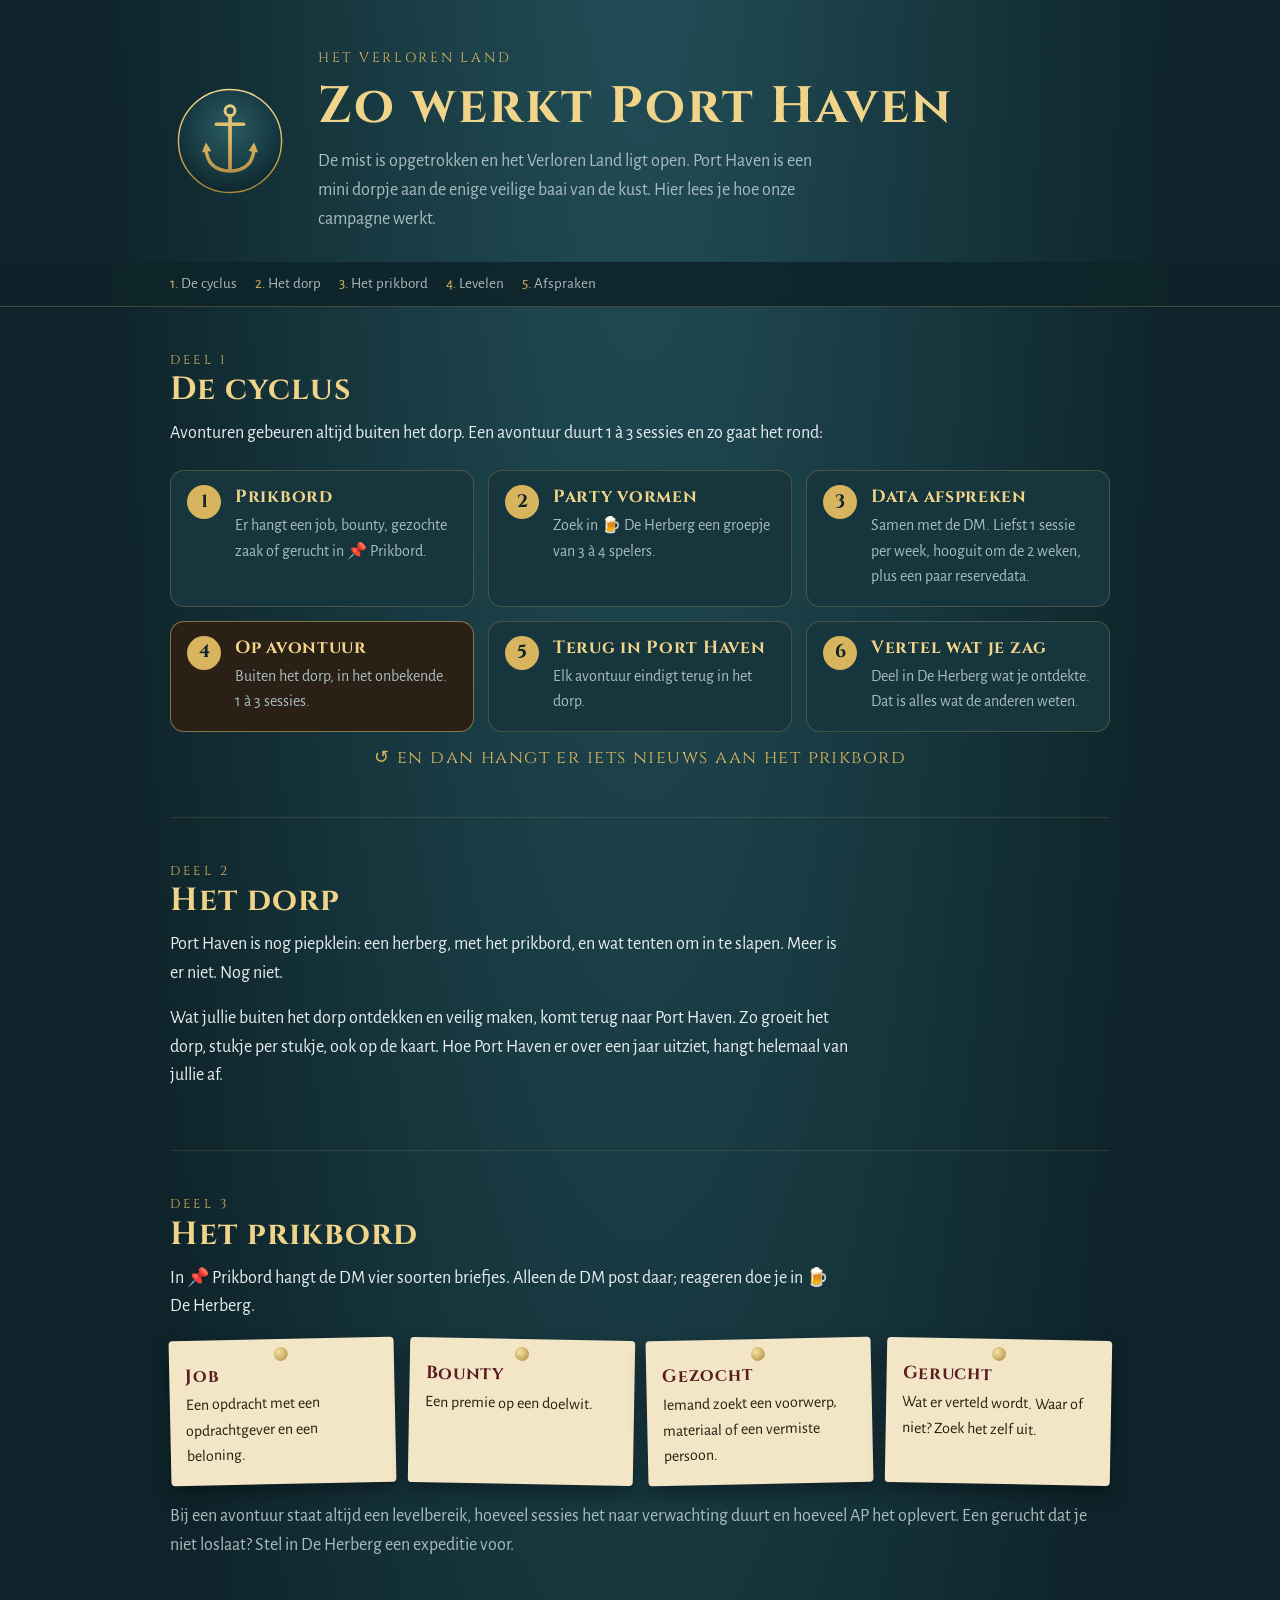
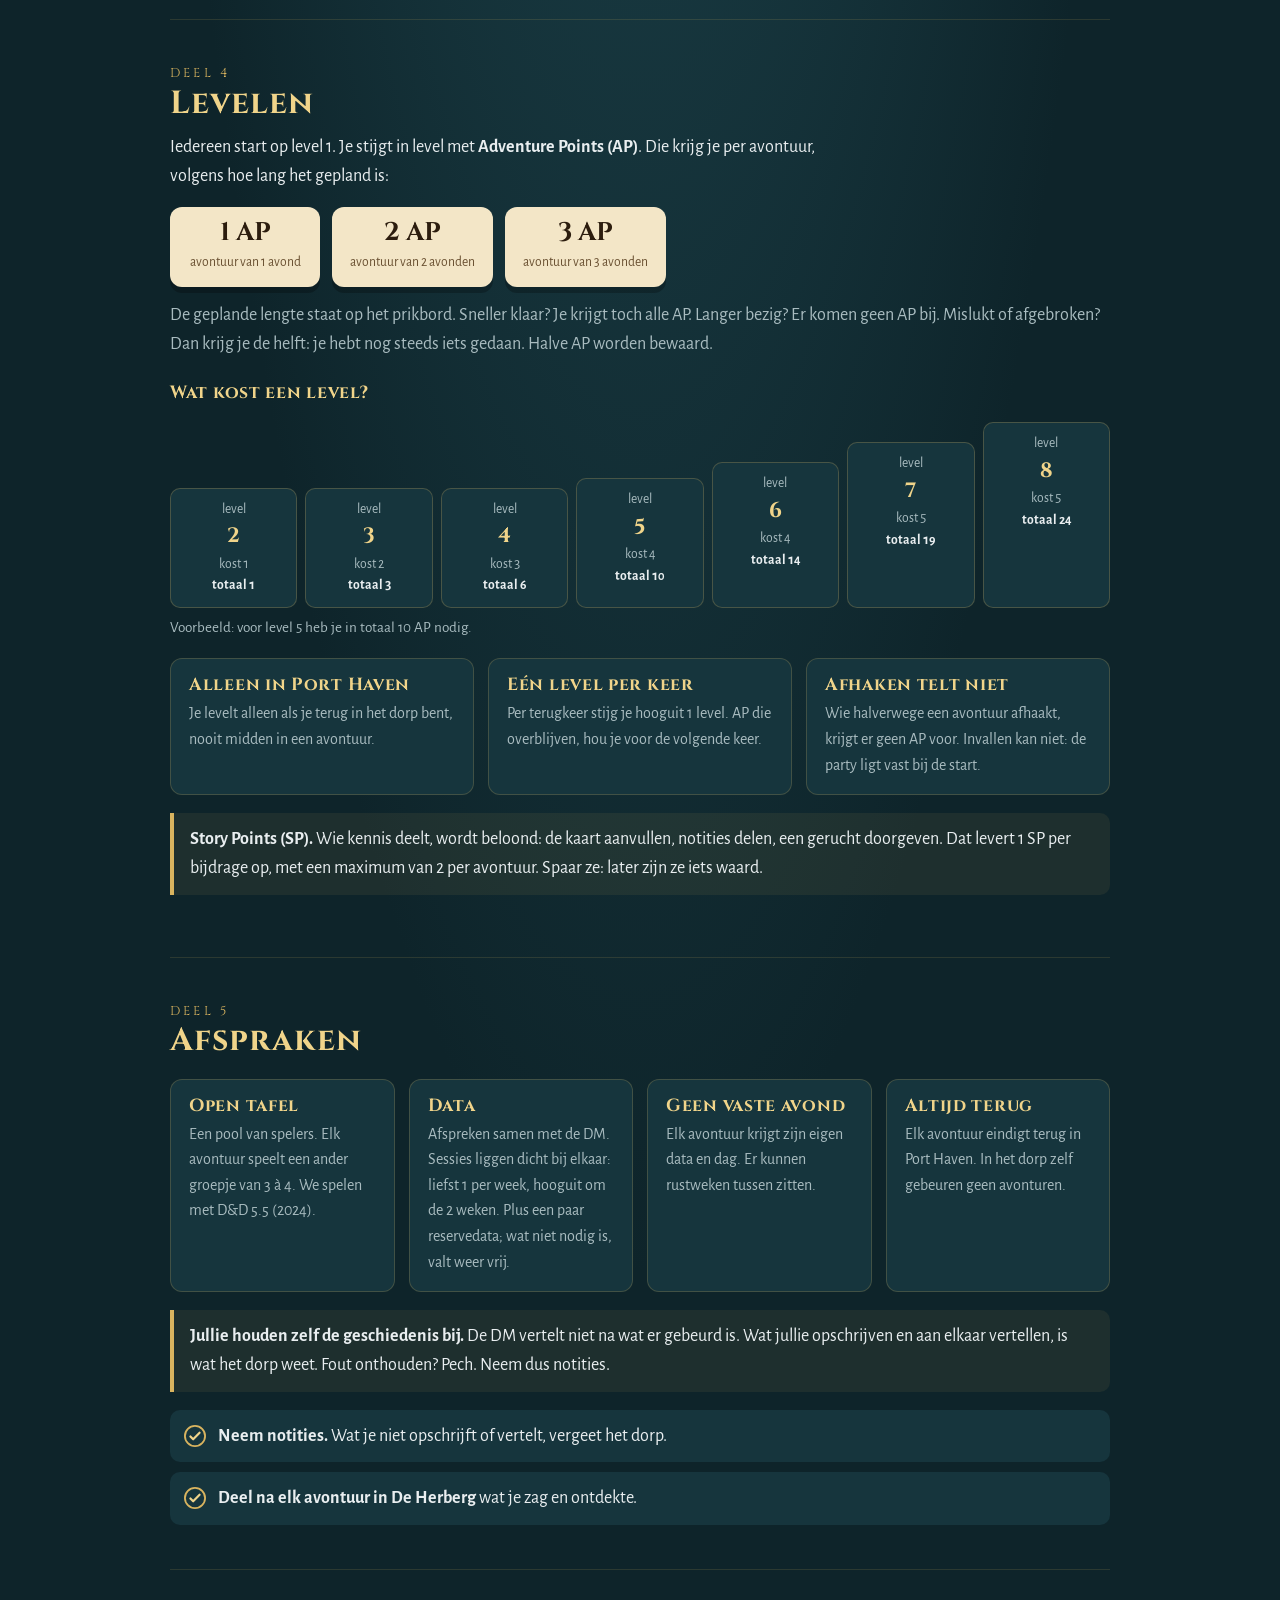
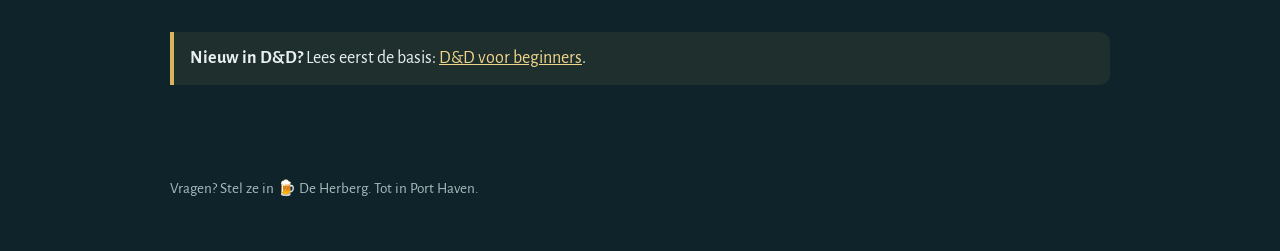
==== index.html @ d4b39d02 "feat(index): add village and leveling sections with AP/SP rules" ====
<!DOCTYPE html>
<html lang="nl">
<head>
<meta charset="utf-8">
<link rel="icon" href="favicon.png">
<meta name="viewport" content="width=device-width, initial-scale=1">
<title>Zo werkt Port Haven</title>
<link rel="preconnect" href="https://fonts.googleapis.com">
<link rel="preconnect" href="https://fonts.gstatic.com" crossorigin>
<link href="https://fonts.googleapis.com/css2?family=Cinzel:wght@600;700&family=Alegreya+Sans:ital,wght@0,400;0,500;0,700;1,400&display=swap" rel="stylesheet">
<style>
:root {
  /* Eén wereld: diepzee-nacht met goud en perkament, zoals de community-logo's.
     Layout: smalle leeskolom, secties als hoofdstukken, schema's breken eruit. */
  --sea: #0e242a;
  --sea-2: #16353d;
  --sea-3: #1f4750;
  --gold: #d9b45f;
  --gold-soft: #f0d48a;
  --parchment: #f3e6c7;
  --ink: #e9eef0;
  --ink-dim: #a9bcc0;
  --ok: #7fc59a;
  --bad: #e07a6a;
  --display: "Cinzel", "Trajan Pro", Georgia, serif;
  --body: "Alegreya Sans", "Segoe UI", system-ui, sans-serif;
  color-scheme: dark;
}
* { box-sizing: border-box; }
html { scroll-behavior: smooth; }
@media (prefers-reduced-motion: reduce) { html { scroll-behavior: auto; } * { animation: none !important; transition: none !important; } }
body {
  margin: 0;
  background: var(--sea);
  background-image: radial-gradient(ellipse at 50% -10%, #23505a 0%, transparent 60%);
  color: var(--ink);
  font-family: var(--body);
  font-size: 1.125rem;
  line-height: 1.6;
}
a { color: var(--gold-soft); }
a:focus-visible, button:focus-visible { outline: 3px solid var(--gold-soft); outline-offset: 3px; border-radius: 6px; }
.wrap { max-width: 980px; margin: 0 auto; padding: 0 20px; }
.read { max-width: 68ch; }
h1, h2, h3 { font-family: var(--display); color: var(--gold-soft); text-wrap: balance; line-height: 1.2; font-weight: 700; }
h1 { font-size: clamp(2rem, 5vw, 3.2rem); margin: 0; letter-spacing: 0.04em; }
h2 { font-size: clamp(1.5rem, 3.4vw, 2rem); margin: 0 0 0.6rem; letter-spacing: 0.03em; }
h3 { font-size: 1.1rem; margin: 0 0 0.3rem; letter-spacing: 0.04em; }
p { margin: 0 0 1rem; }
.dim { color: var(--ink-dim); }
.en { font-style: italic; color: var(--ink-dim); }

/* hero */
header { padding: 48px 0 28px; }
.hero { display: flex; gap: 28px; align-items: center; flex-wrap: wrap; }
.hero svg { width: 120px; height: 120px; flex: none; }
.hero .kicker { font-family: var(--display); color: var(--gold); letter-spacing: 0.2em; font-size: 0.85rem; text-transform: uppercase; margin-bottom: 6px; }
.hero p { margin: 10px 0 0; max-width: 52ch; color: var(--ink-dim); }

nav { position: sticky; top: 0; z-index: 5; background: rgba(14,36,42,0.92); backdrop-filter: blur(6px); border-bottom: 1px solid rgba(217,180,95,0.25); }
nav ol { list-style: none; margin: 0 auto; padding: 10px 20px; max-width: 980px; display: flex; gap: 6px 18px; flex-wrap: wrap; font-size: 0.95rem; counter-reset: n; }
nav li { counter-increment: n; }
nav a { text-decoration: none; color: var(--ink-dim); }
nav a::before { content: counter(n) ". "; color: var(--gold); }
nav a:hover { color: var(--gold-soft); }

section { padding: 44px 0; border-bottom: 1px solid rgba(217,180,95,0.14); }
section:last-of-type { border-bottom: 0; }
.chapter { font-family: var(--display); color: var(--gold); font-size: 0.8rem; letter-spacing: 0.25em; text-transform: uppercase; }

.grid { display: grid; gap: 14px; grid-template-columns: repeat(auto-fit, minmax(220px, 1fr)); margin-top: 18px; }
.card { background: var(--sea-2); border: 1px solid rgba(217,180,95,0.22); border-radius: 12px; padding: 16px 18px; }
.card p { margin: 0; color: var(--ink-dim); font-size: 1rem; }

/* dice */
.dice { display: grid; grid-template-columns: repeat(auto-fit, minmax(100px, 1fr)); gap: 12px; margin-top: 18px; }
.die { text-align: center; background: var(--sea-2); border-radius: 12px; padding: 14px 8px 10px; border: 1px solid rgba(217,180,95,0.18); }
.die svg { width: 56px; height: 56px; }
.die b { display: block; font-family: var(--display); color: var(--gold-soft); margin-top: 4px; }
.die span { font-size: 0.9rem; color: var(--ink-dim); }
.die.main { border-color: var(--gold); background: var(--sea-3); }

/* kernregel */
.formula { display: flex; align-items: center; justify-content: center; flex-wrap: wrap; gap: 10px; margin: 22px 0; }
.tile { background: var(--parchment); color: #2c1d0e; border-radius: 12px; padding: 12px 18px; text-align: center; min-width: 120px; box-shadow: 0 6px 0 rgba(0,0,0,0.25); }
.tile b { display: block; font-family: var(--display); font-size: 1.6rem; line-height: 1.1; font-variant-numeric: tabular-nums; }
.tile small { font-size: 0.85rem; color: #6b5233; }
.op { font-family: var(--display); font-size: 2rem; color: var(--gold); }
.roller { background: var(--sea-2); border: 1px solid var(--gold); border-radius: 14px; padding: 18px; display: grid; gap: 14px; }
.roller-row { display: flex; flex-wrap: wrap; gap: 10px 18px; align-items: center; }
.roller label { font-size: 0.95rem; color: var(--ink-dim); }
.roller select { font: inherit; background: var(--sea); color: var(--ink); border: 1px solid rgba(217,180,95,0.5); border-radius: 8px; padding: 6px 10px; }
button.roll { font-family: var(--display); font-weight: 700; font-size: 1rem; letter-spacing: 0.06em; background: var(--gold); color: #2b1c08; border: 0; border-radius: 999px; padding: 10px 22px; cursor: pointer; }
button.roll:hover { background: var(--gold-soft); }
.result { font-size: 1.15rem; min-height: 1.8em; font-variant-numeric: tabular-nums; }
.result .yes { color: var(--ok); font-weight: 700; }
.result .no { color: var(--bad); font-weight: 700; }
.kinds { margin-top: 18px; }

.callout { border-left: 4px solid var(--gold); background: rgba(217,180,95,0.08); padding: 12px 16px; border-radius: 0 10px 10px 0; margin: 18px 0; }
.callout p:last-child { margin: 0; }

/* abilities */
.abil { display: grid; gap: 10px; grid-template-columns: repeat(3, 1fr); margin-top: 18px; }
@media (max-width: 560px) { .abil { grid-template-columns: repeat(2, 1fr); } }
.ab { background: var(--sea-2); border-radius: 12px; padding: 12px 14px; border-top: 3px solid var(--gold); }
.ab b { font-family: var(--display); color: var(--gold-soft); letter-spacing: 0.08em; }
.ab div { font-size: 0.95rem; color: var(--ink-dim); }

/* beurt */
.turn { display: grid; gap: 12px; grid-template-columns: repeat(auto-fit, minmax(200px, 1fr)); margin-top: 18px; }
.turn .card { position: relative; padding-top: 44px; }
.badge { position: absolute; top: 12px; left: 18px; font-family: var(--display); font-size: 0.75rem; letter-spacing: 0.15em; text-transform: uppercase; color: var(--sea); background: var(--gold); border-radius: 999px; padding: 2px 10px; }
.badge.opt { background: transparent; color: var(--gold); border: 1px solid var(--gold); }

/* cyclus */
.cycle { list-style: none; padding: 0; margin: 22px 0 0; display: grid; gap: 14px; grid-template-columns: repeat(3, 1fr); counter-reset: s; }
.cycle li { counter-increment: s; background: var(--sea-2); border: 1px solid rgba(217,180,95,0.25); border-radius: 14px; padding: 16px 18px 16px 64px; position: relative; }
.cycle li::before { content: counter(s); position: absolute; left: 16px; top: 14px; width: 34px; height: 34px; border-radius: 50%; background: var(--gold); color: var(--sea); font-family: var(--display); font-weight: 700; display: grid; place-items: center; }
.cycle li p { margin: 0; font-size: 1rem; color: var(--ink-dim); }
.cycle li.out { background: #2a2016; border-color: rgba(240,212,138,0.45); }
.loop { margin-top: 12px; text-align: center; color: var(--gold); font-family: var(--display); letter-spacing: 0.08em; }
@media (max-width: 760px) { .cycle { grid-template-columns: 1fr; } }

.board { display: grid; gap: 14px; grid-template-columns: repeat(auto-fit, minmax(200px, 1fr)); margin-top: 18px; }
.note { background: var(--parchment); color: #2c1d0e; border-radius: 4px; padding: 26px 16px 16px; position: relative; box-shadow: 0 8px 18px rgba(0,0,0,0.35); }
.note:nth-child(odd) { transform: rotate(-1.2deg); }
.note:nth-child(even) { transform: rotate(1deg); }
.note::before { content: ""; position: absolute; top: 8px; left: 50%; width: 14px; height: 14px; margin-left: -7px; border-radius: 50%; background: radial-gradient(circle at 35% 35%, #f6e2a4, #a9853a); }
.note h3 { color: #5a1d22; }
.note p { margin: 0; font-size: 1rem; }

/* checklist */
.check { list-style: none; padding: 0; margin: 18px 0 0; display: grid; gap: 10px; }
.check li { display: flex; gap: 12px; align-items: flex-start; background: var(--sea-2); border-radius: 10px; padding: 12px 14px; }
.check svg { flex: none; width: 22px; height: 22px; margin-top: 3px; }

/* woordenlijst */
dl.words { display: grid; grid-template-columns: max-content 1fr; gap: 8px 18px; margin: 18px 0 0; }
dl.words dt { font-family: var(--display); color: var(--gold-soft); font-weight: 700; }
dl.words dd { margin: 0; color: var(--ink-dim); }
@media (max-width: 480px) { dl.words { grid-template-columns: 1fr; gap: 2px; } dl.words dd { margin-bottom: 10px; } }

footer { padding: 30px 0 50px; color: var(--ink-dim); font-size: 0.95rem; }

/* levelen */
.pts { display: flex; flex-wrap: wrap; gap: 12px; margin-top: 16px; }
.pts .tile { min-width: 150px; }
.ladder { display: grid; grid-template-columns: repeat(7, 1fr); gap: 8px; margin-top: 18px; align-items: end; }
.rung { background: var(--sea-2); border: 1px solid rgba(217,180,95,0.25); border-radius: 10px; text-align: center; padding: 10px 4px; }
.rung b { display: block; font-family: var(--display); color: var(--gold-soft); font-size: 1.3rem; }
.rung small { display: block; color: var(--ink-dim); font-size: 0.85rem; font-variant-numeric: tabular-nums; }
.rung .tot { color: var(--ink); font-weight: 700; }
@media (max-width: 640px) { .ladder { grid-template-columns: repeat(4, 1fr); } }
.legend { color: var(--ink-dim); font-size: 0.95rem; margin-top: 8px; }
</style>
</head>
<body>

<header>
  <div class="wrap hero">
    <svg viewBox="0 0 1024 1024" aria-hidden="true">
      <defs>
        <radialGradient id="hsea" cx="50%" cy="38%" r="70%"><stop offset="0" stop-color="#2b5c63"/><stop offset="0.6" stop-color="#173a42"/><stop offset="1" stop-color="#0b1f25"/></radialGradient>
        <linearGradient id="hgold" gradientUnits="userSpaceOnUse" x1="0" y1="150" x2="0" y2="880"><stop offset="0" stop-color="#f0d48a"/><stop offset="0.55" stop-color="#d9b45f"/><stop offset="1" stop-color="#a9853a"/></linearGradient>
      </defs>
      <circle cx="512" cy="512" r="440" fill="url(#hsea)"/>
      <g transform="translate(512 506) scale(1.06) translate(-512 -530)">
        <g fill="none" stroke="url(#hgold)" stroke-linecap="round">
          <circle cx="512" cy="292" r="40" stroke-width="24"/>
          <line x1="512" y1="334" x2="512" y2="760" stroke-width="30"/>
          <line x1="402" y1="400" x2="622" y2="400" stroke-width="28"/>
          <path d="M 318 590 Q 326 772 512 778 Q 698 772 706 590" stroke-width="28"/>
        </g>
        <g fill="url(#hgold)"><polygon points="286,628 318,548 362,616"/><polygon points="738,628 706,548 662,616"/></g>
      </g>
      <circle cx="512" cy="512" r="440" fill="none" stroke="url(#hgold)" stroke-width="12"/>
    </svg>
    <div>
      <div class="kicker">Het Verloren Land</div>
      <h1>Zo werkt Port Haven</h1>
      <p>De mist is opgetrokken en het Verloren Land ligt open. Port Haven is een mini dorpje aan de enige veilige baai van de kust. Hier lees je hoe onze campagne werkt.</p>
    </div>
  </div>
</header>

<nav aria-label="Inhoud"><ol><li><a href="#cyclus">De cyclus</a></li><li><a href="#dorp">Het dorp</a></li><li><a href="#prikbord">Het prikbord</a></li><li><a href="#levelen">Levelen</a></li><li><a href="#regels">Afspraken</a></li></ol></nav>

<main class="wrap">
<section id="cyclus">
  <div class="chapter">Deel 1</div>
  <h2>De cyclus</h2>
  <div class="read">
    
    <p>Avonturen gebeuren altijd buiten het dorp. Een avontuur duurt 1 à 3 sessies en zo gaat het rond:</p>
  </div>

  <ol class="cycle">
    <li><h3>Prikbord</h3><p>Er hangt een job, bounty, gezochte zaak of gerucht in 📌 Prikbord.</p></li>
    <li><h3>Party vormen</h3><p>Zoek in 🍺 De Herberg een groepje van 3 à 4 spelers.</p></li>
    <li><h3>Data afspreken</h3><p>Samen met de DM. Liefst 1 sessie per week, hooguit om de 2 weken, plus een paar reservedata.</p></li>
    <li class="out"><h3>Op avontuur</h3><p>Buiten het dorp, in het onbekende. 1 à 3 sessies.</p></li>
    <li><h3>Terug in Port Haven</h3><p>Elk avontuur eindigt terug in het dorp.</p></li>
    <li><h3>Vertel wat je zag</h3><p>Deel in De Herberg wat je ontdekte. Dat is alles wat de anderen weten.</p></li>
  </ol>
  <div class="loop">↺ en dan hangt er iets nieuws aan het prikbord</div>

  </section>
<section id="dorp">
  <div class="chapter">Deel 2</div>
  <h2>Het dorp</h2>
  <div class="read">
    <p>Port Haven is nog piepklein: een herberg, met het prikbord, en wat tenten om in te slapen. Meer is er niet. Nog niet.</p>
    <p>Wat jullie buiten het dorp ontdekken en veilig maken, komt terug naar Port Haven. Zo groeit het dorp, stukje per stukje, ook op de kaart. Hoe Port Haven er over een jaar uitziet, hangt helemaal van jullie af.</p>
  </div>
</section>
<section id="prikbord">
  <div class="chapter">Deel 3</div>
  <h2>Het prikbord</h2>
<div class="read"><p>In 📌 Prikbord hangt de DM vier soorten briefjes. Alleen de DM post daar; reageren doe je in 🍺 De Herberg.</p></div>
  <div class="board">
    <div class="note"><h3>Job</h3><p>Een opdracht met een opdrachtgever en een beloning.</p></div>
    <div class="note"><h3>Bounty</h3><p>Een premie op een doelwit.</p></div>
    <div class="note"><h3>Gezocht</h3><p>Iemand zoekt een voorwerp, materiaal of een vermiste persoon.</p></div>
    <div class="note"><h3>Gerucht</h3><p>Wat er verteld wordt. Waar of niet? Zoek het zelf uit.</p></div>
  </div>
  <p class="dim" style="margin-top:18px">Bij een avontuur staat altijd een levelbereik, hoeveel sessies het naar verwachting duurt en hoeveel AP het oplevert. Een gerucht dat je niet loslaat? Stel in De Herberg een expeditie voor.</p>

  </section>
<section id="levelen">
  <div class="chapter">Deel 4</div>
  <h2>Levelen</h2>
  <div class="read"><p>Iedereen start op level 1. Je stijgt in level met <b>Adventure Points (AP)</b>. Die krijg je per avontuur, volgens hoe lang het gepland is:</p></div>
  <div class="pts">
    <div class="tile"><b>1 AP</b><small>avontuur van 1 avond</small></div>
    <div class="tile"><b>2 AP</b><small>avontuur van 2 avonden</small></div>
    <div class="tile"><b>3 AP</b><small>avontuur van 3 avonden</small></div>
  </div>
  <p class="dim" style="margin-top:14px">De geplande lengte staat op het prikbord. Sneller klaar? Je krijgt toch alle AP. Langer bezig? Er komen geen AP bij. Mislukt of afgebroken? Dan krijg je de helft: je hebt nog steeds iets gedaan. Halve AP worden bewaard.</p>

  <h3 style="margin-top:24px">Wat kost een level?</h3>
  <div class="ladder" aria-label="Levels 2 tot 8 met kost en totaal aantal AP"><div class="rung" style="min-height:94px"><small>level</small><b>2</b><small>kost 1</small><small class="tot">totaal 1</small></div><div class="rung" style="min-height:102px"><small>level</small><b>3</b><small>kost 2</small><small class="tot">totaal 3</small></div><div class="rung" style="min-height:114px"><small>level</small><b>4</b><small>kost 3</small><small class="tot">totaal 6</small></div><div class="rung" style="min-height:130px"><small>level</small><b>5</b><small>kost 4</small><small class="tot">totaal 10</small></div><div class="rung" style="min-height:146px"><small>level</small><b>6</b><small>kost 4</small><small class="tot">totaal 14</small></div><div class="rung" style="min-height:166px"><small>level</small><b>7</b><small>kost 5</small><small class="tot">totaal 19</small></div><div class="rung" style="min-height:186px"><small>level</small><b>8</b><small>kost 5</small><small class="tot">totaal 24</small></div></div>
  <p class="legend">Voorbeeld: voor level 5 heb je in totaal 10 AP nodig.</p>

  <div class="grid">
    <div class="card"><h3>Alleen in Port Haven</h3><p>Je levelt alleen als je terug in het dorp bent, nooit midden in een avontuur.</p></div>
    <div class="card"><h3>Eén level per keer</h3><p>Per terugkeer stijg je hooguit 1 level. AP die overblijven, hou je voor de volgende keer.</p></div>
    <div class="card"><h3>Afhaken telt niet</h3><p>Wie halverwege een avontuur afhaakt, krijgt er geen AP voor. Invallen kan niet: de party ligt vast bij de start.</p></div>
  </div>

  <div class="callout">
    <p><b>Story Points (SP).</b> Wie kennis deelt, wordt beloond: de kaart aanvullen, notities delen, een gerucht doorgeven. Dat levert 1 SP per bijdrage op, met een maximum van 2 per avontuur. Spaar ze: later zijn ze iets waard.</p>
  </div>
</section>
<section id="regels">
  <div class="chapter">Deel 5</div>
  <h2>Afspraken</h2>
  <div class="grid">
    <div class="card"><h3>Open tafel</h3><p>Een pool van spelers. Elk avontuur speelt een ander groepje van 3 à 4. We spelen met D&amp;D 5.5 (2024).</p></div>
    <div class="card"><h3>Data</h3><p>Afspreken samen met de DM. Sessies liggen dicht bij elkaar: liefst 1 per week, hooguit om de 2 weken. Plus een paar reservedata; wat niet nodig is, valt weer vrij.</p></div>
    <div class="card"><h3>Geen vaste avond</h3><p>Elk avontuur krijgt zijn eigen data en dag. Er kunnen rustweken tussen zitten.</p></div>
    <div class="card"><h3>Altijd terug</h3><p>Elk avontuur eindigt terug in Port Haven. In het dorp zelf gebeuren geen avonturen.</p></div>
  </div>
  <div class="callout">
    <p><b>Jullie houden zelf de geschiedenis bij.</b> De DM vertelt niet na wat er gebeurd is. Wat jullie opschrijven en aan elkaar vertellen, is wat het dorp weet. Fout onthouden? Pech. Neem dus notities.</p>
  </div>

  <ul class="check">
    <li><svg viewBox="0 0 24 24"><circle cx="12" cy="12" r="11" fill="none" stroke="#d9b45f" stroke-width="2"/><path d="M7 12.5l3 3 7-7" fill="none" stroke="#f0d48a" stroke-width="2.4" stroke-linecap="round" stroke-linejoin="round"/></svg><div><b>Neem notities.</b> Wat je niet opschrijft of vertelt, vergeet het dorp.</div></li>
    <li><svg viewBox="0 0 24 24"><circle cx="12" cy="12" r="11" fill="none" stroke="#d9b45f" stroke-width="2"/><path d="M7 12.5l3 3 7-7" fill="none" stroke="#f0d48a" stroke-width="2.4" stroke-linecap="round" stroke-linejoin="round"/></svg><div><b>Deel na elk avontuur in De Herberg</b> wat je zag en ontdekte.</div></li>
  </ul>
</section>
<section id="nieuw">
  <div class="callout"><p><b>Nieuw in D&amp;D?</b> Lees eerst de basis: <a href="beginners.html">D&amp;D voor beginners</a>.</p></div>
</section>

</main>

<footer>
  <div class="wrap">Vragen? Stel ze in 🍺 De Herberg. Tot in Port Haven.</div>
</footer>

</body>
</html>
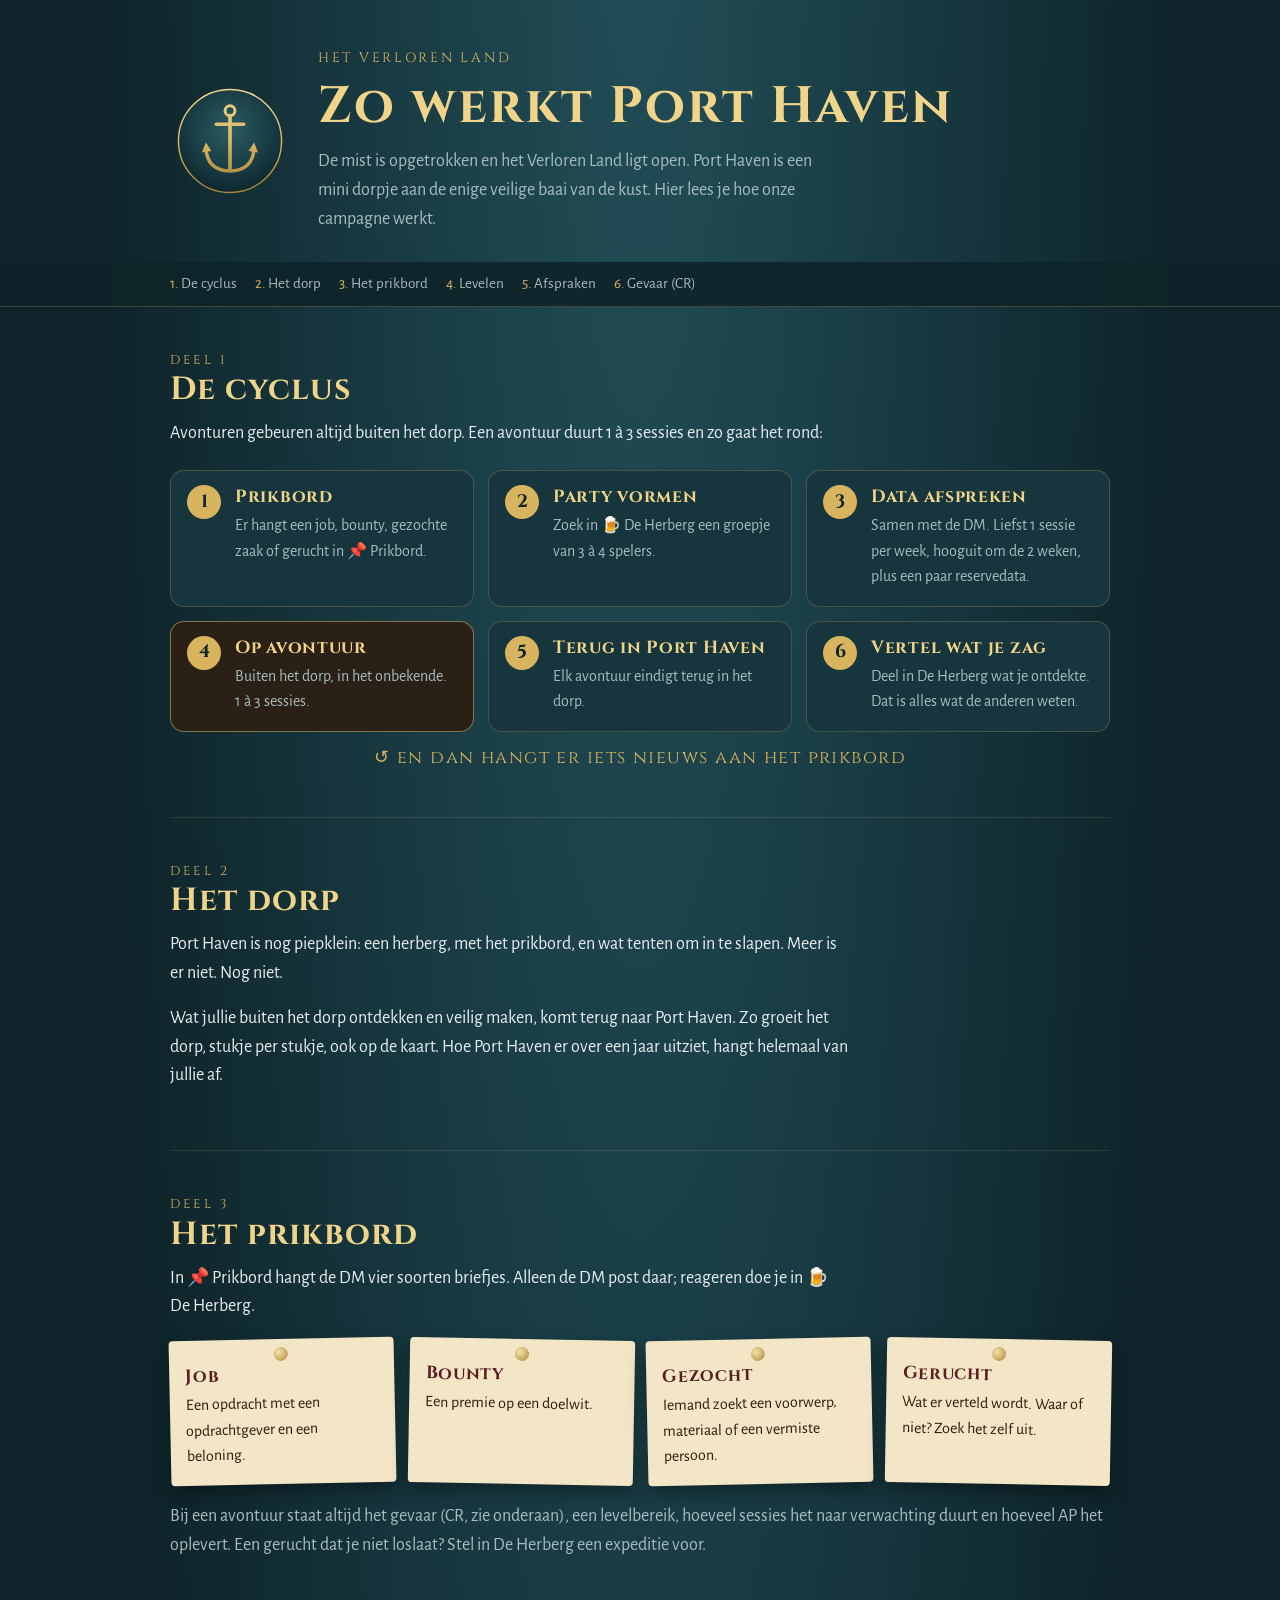
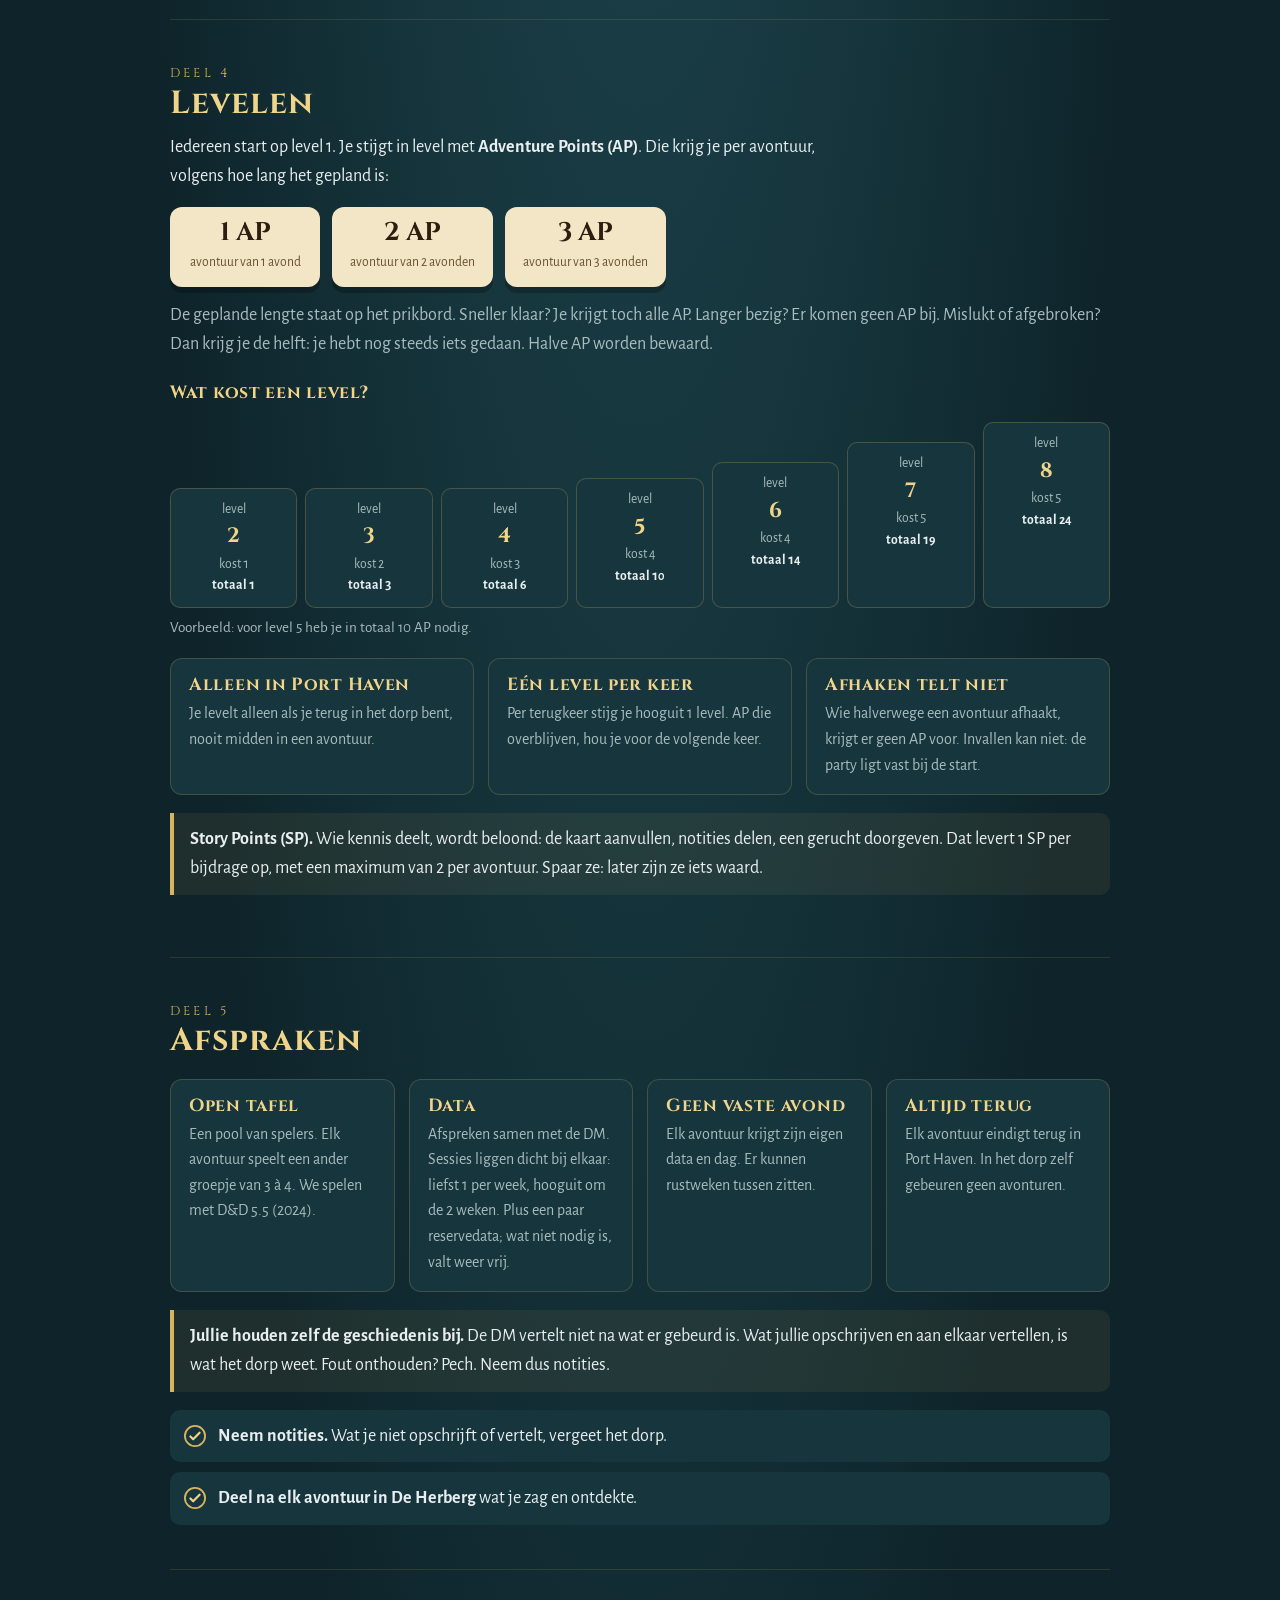
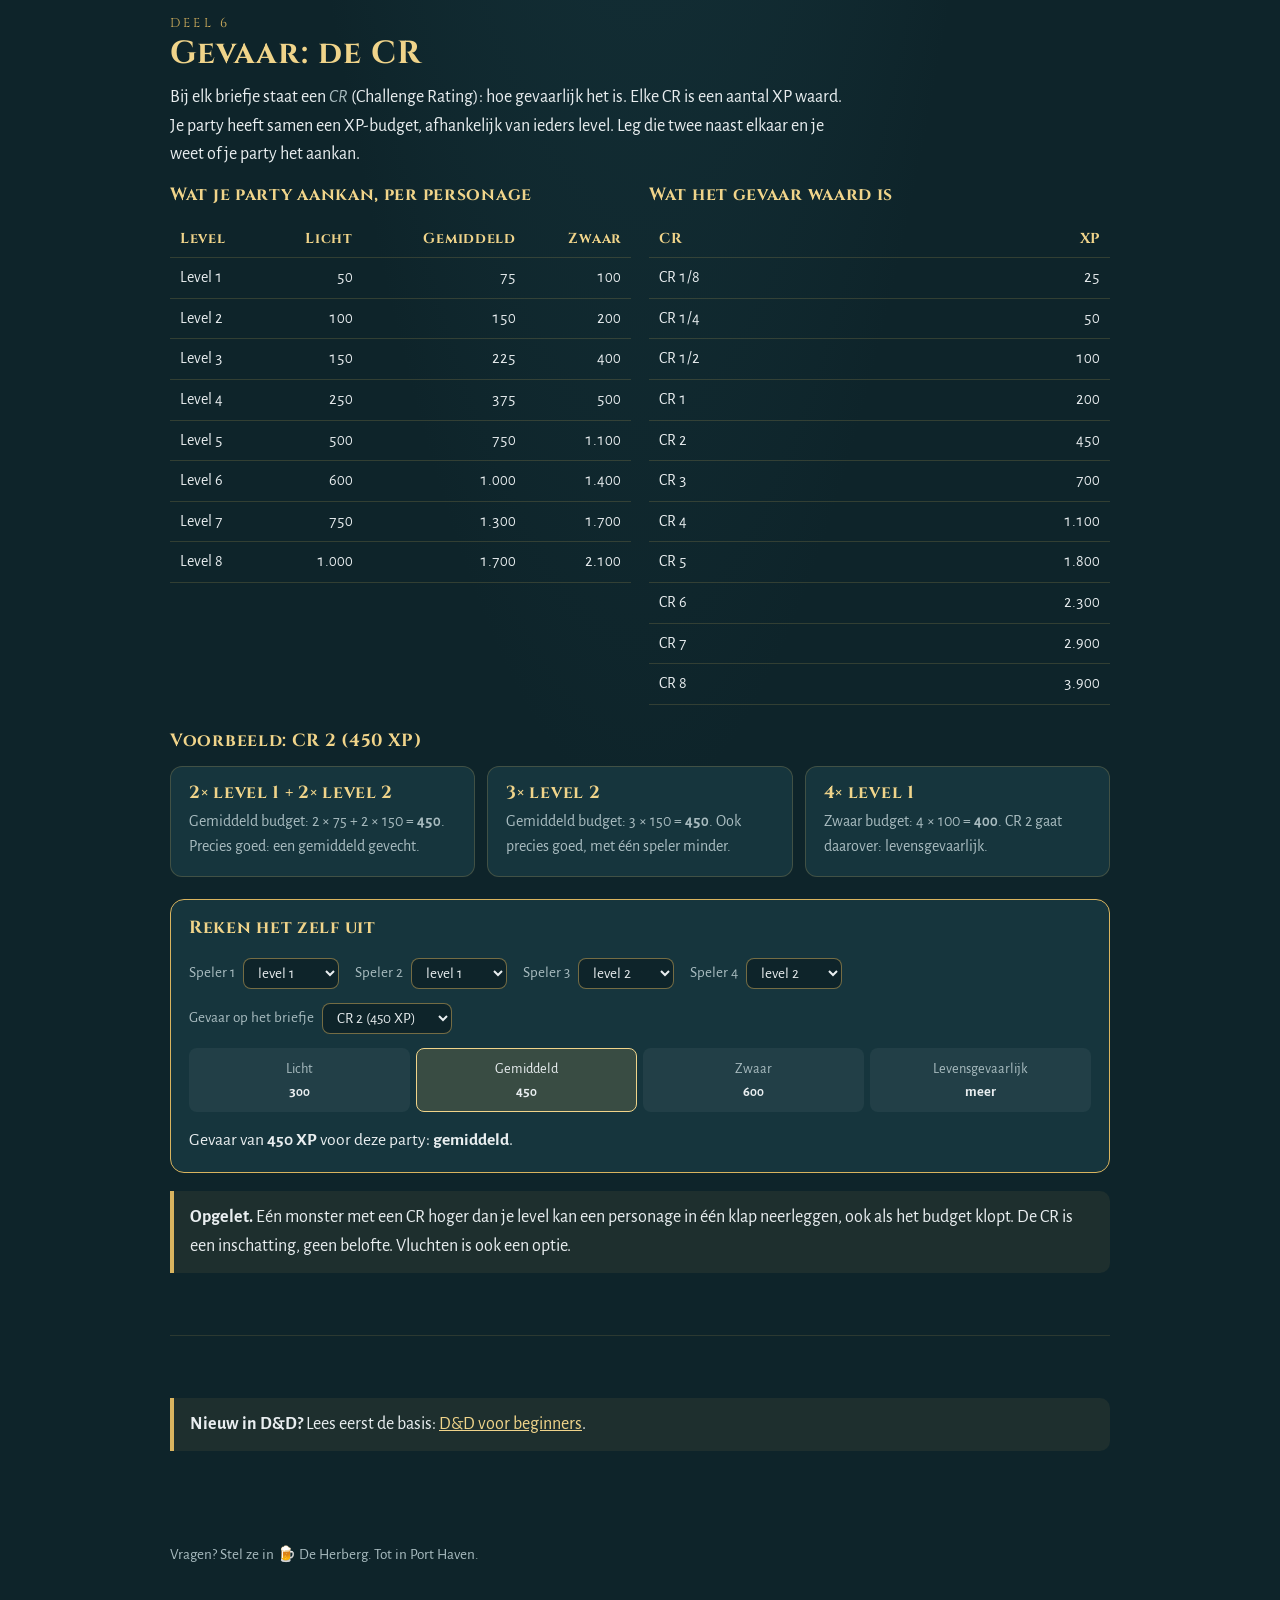
==== commit 3aa59c16: "feat(index): add CR danger section with XP budget tables and calculator" ====
--- a/index.html
+++ b/index.html
@@ -153,6 +153,27 @@
 .rung .tot { color: var(--ink); font-weight: 700; }
 @media (max-width: 640px) { .ladder { grid-template-columns: repeat(4, 1fr); } }
 .legend { color: var(--ink-dim); font-size: 0.95rem; margin-top: 8px; }
+
+/* CR */
+.xp { width: 100%; border-collapse: collapse; font-variant-numeric: tabular-nums; margin-top: 14px; font-size: 1rem; }
+.xp th, .xp td { padding: 7px 10px; text-align: right; border-bottom: 1px solid rgba(217,180,95,0.18); }
+.xp th:first-child, .xp td:first-child { text-align: left; }
+.xp th { font-family: var(--display); color: var(--gold-soft); font-size: 0.9rem; letter-spacing: 0.05em; }
+.tablewrap { overflow-x: auto; }
+.cr-cols { display: grid; gap: 18px; grid-template-columns: 1fr 1fr; margin-top: 10px; }
+@media (max-width: 760px) { .cr-cols { grid-template-columns: 1fr; } }
+.calc { background: var(--sea-2); border: 1px solid var(--gold); border-radius: 14px; padding: 18px; margin-top: 22px; display: grid; gap: 14px; }
+.calc-row { display: flex; flex-wrap: wrap; gap: 10px 16px; align-items: center; }
+.calc label { font-size: 0.95rem; color: var(--ink-dim); display: flex; gap: 8px; align-items: center; }
+.calc select { font: inherit; background: var(--sea); color: var(--ink); border: 1px solid rgba(217,180,95,0.5); border-radius: 8px; padding: 6px 10px; }
+.meter { display: grid; grid-template-columns: repeat(4, 1fr); gap: 6px; }
+.seg { border-radius: 8px; padding: 8px 6px; text-align: center; font-size: 0.9rem; background: rgba(255,255,255,0.05); color: var(--ink-dim); border: 1px solid transparent; }
+.seg b { display: block; font-variant-numeric: tabular-nums; color: var(--ink); }
+.seg.on { border-color: var(--gold-soft); background: rgba(217,180,95,0.18); color: var(--ink); }
+.seg.on.deadly { border-color: var(--bad); background: rgba(224,122,106,0.2); }
+.verdict { font-size: 1.1rem; }
+.ex { display: grid; gap: 12px; grid-template-columns: repeat(auto-fit, minmax(220px, 1fr)); margin-top: 14px; }
+.ex .card b { font-variant-numeric: tabular-nums; }
 </style>
 </head>
 <body>
@@ -184,7 +205,7 @@
   </div>
 </header>
 
-<nav aria-label="Inhoud"><ol><li><a href="#cyclus">De cyclus</a></li><li><a href="#dorp">Het dorp</a></li><li><a href="#prikbord">Het prikbord</a></li><li><a href="#levelen">Levelen</a></li><li><a href="#regels">Afspraken</a></li></ol></nav>
+<nav aria-label="Inhoud"><ol><li><a href="#cyclus">De cyclus</a></li><li><a href="#dorp">Het dorp</a></li><li><a href="#prikbord">Het prikbord</a></li><li><a href="#levelen">Levelen</a></li><li><a href="#regels">Afspraken</a></li><li><a href="#gevaar">Gevaar (CR)</a></li></ol></nav>
 
 <main class="wrap">
 <section id="cyclus">
@@ -224,7 +245,7 @@
     <div class="note"><h3>Gezocht</h3><p>Iemand zoekt een voorwerp, materiaal of een vermiste persoon.</p></div>
     <div class="note"><h3>Gerucht</h3><p>Wat er verteld wordt. Waar of niet? Zoek het zelf uit.</p></div>
   </div>
-  <p class="dim" style="margin-top:18px">Bij een avontuur staat altijd een levelbereik, hoeveel sessies het naar verwachting duurt en hoeveel AP het oplevert. Een gerucht dat je niet loslaat? Stel in De Herberg een expeditie voor.</p>
+  <p class="dim" style="margin-top:18px">Bij een avontuur staat altijd het gevaar (CR, zie onderaan), een levelbereik, hoeveel sessies het naar verwachting duurt en hoeveel AP het oplevert. Een gerucht dat je niet loslaat? Stel in De Herberg een expeditie voor.</p>
 
   </section>
 <section id="levelen">
@@ -270,6 +291,57 @@
     <li><svg viewBox="0 0 24 24"><circle cx="12" cy="12" r="11" fill="none" stroke="#d9b45f" stroke-width="2"/><path d="M7 12.5l3 3 7-7" fill="none" stroke="#f0d48a" stroke-width="2.4" stroke-linecap="round" stroke-linejoin="round"/></svg><div><b>Deel na elk avontuur in De Herberg</b> wat je zag en ontdekte.</div></li>
   </ul>
 </section>
+<section id="gevaar">
+  <div class="chapter">Deel 6</div>
+  <h2>Gevaar: de CR</h2>
+  <div class="read">
+    <p>Bij elk briefje staat een <span class="en">CR</span> (Challenge Rating): hoe gevaarlijk het is. Elke CR is een aantal XP waard. Je party heeft samen een XP-budget, afhankelijk van ieders level. Leg die twee naast elkaar en je weet of je party het aankan.</p>
+  </div>
+
+  <div class="cr-cols">
+    <div class="tablewrap">
+      <h3>Wat je party aankan, per personage</h3>
+      <table class="xp">
+        <thead><tr><th>Level</th><th>Licht</th><th>Gemiddeld</th><th>Zwaar</th></tr></thead>
+        <tbody><tr><td>Level 1</td><td>50</td><td>75</td><td>100</td></tr><tr><td>Level 2</td><td>100</td><td>150</td><td>200</td></tr><tr><td>Level 3</td><td>150</td><td>225</td><td>400</td></tr><tr><td>Level 4</td><td>250</td><td>375</td><td>500</td></tr><tr><td>Level 5</td><td>500</td><td>750</td><td>1.100</td></tr><tr><td>Level 6</td><td>600</td><td>1.000</td><td>1.400</td></tr><tr><td>Level 7</td><td>750</td><td>1.300</td><td>1.700</td></tr><tr><td>Level 8</td><td>1.000</td><td>1.700</td><td>2.100</td></tr></tbody>
+      </table>
+    </div>
+    <div class="tablewrap">
+      <h3>Wat het gevaar waard is</h3>
+      <table class="xp">
+        <thead><tr><th>CR</th><th>XP</th></tr></thead>
+        <tbody><tr><td>CR 1/8</td><td>25</td></tr><tr><td>CR 1/4</td><td>50</td></tr><tr><td>CR 1/2</td><td>100</td></tr><tr><td>CR 1</td><td>200</td></tr><tr><td>CR 2</td><td>450</td></tr><tr><td>CR 3</td><td>700</td></tr><tr><td>CR 4</td><td>1.100</td></tr><tr><td>CR 5</td><td>1.800</td></tr><tr><td>CR 6</td><td>2.300</td></tr><tr><td>CR 7</td><td>2.900</td></tr><tr><td>CR 8</td><td>3.900</td></tr></tbody>
+      </table>
+    </div>
+  </div>
+
+  <h3 style="margin-top:26px">Voorbeeld: CR 2 (450 XP)</h3>
+  <div class="ex">
+    <div class="card"><h3>2× level 1 + 2× level 2</h3><p>Gemiddeld budget: 2 × 75 + 2 × 150 = <b>450</b>. Precies goed: een gemiddeld gevecht.</p></div>
+    <div class="card"><h3>3× level 2</h3><p>Gemiddeld budget: 3 × 150 = <b>450</b>. Ook precies goed, met één speler minder.</p></div>
+    <div class="card"><h3>4× level 1</h3><p>Zwaar budget: 4 × 100 = <b>400</b>. CR 2 gaat daarover: levensgevaarlijk.</p></div>
+  </div>
+
+  <div class="calc" role="group" aria-labelledby="calc-title">
+    <h3 id="calc-title">Reken het zelf uit</h3>
+    <div class="calc-row">
+      <label for="p1">Speler 1 <select id="p1"><option value="0">niemand</option><option value="1">level 1</option><option value="2">level 2</option><option value="3">level 3</option><option value="4">level 4</option><option value="5">level 5</option><option value="6">level 6</option><option value="7">level 7</option><option value="8">level 8</option></select></label>
+      <label for="p2">Speler 2 <select id="p2"><option value="0">niemand</option><option value="1">level 1</option><option value="2">level 2</option><option value="3">level 3</option><option value="4">level 4</option><option value="5">level 5</option><option value="6">level 6</option><option value="7">level 7</option><option value="8">level 8</option></select></label>
+      <label for="p3">Speler 3 <select id="p3"><option value="0">niemand</option><option value="1">level 1</option><option value="2">level 2</option><option value="3">level 3</option><option value="4">level 4</option><option value="5">level 5</option><option value="6">level 6</option><option value="7">level 7</option><option value="8">level 8</option></select></label>
+      <label for="p4">Speler 4 <select id="p4"><option value="0">niemand</option><option value="1">level 1</option><option value="2">level 2</option><option value="3">level 3</option><option value="4">level 4</option><option value="5">level 5</option><option value="6">level 6</option><option value="7">level 7</option><option value="8">level 8</option></select></label>
+    </div>
+    <div class="calc-row"><label for="crsel">Gevaar op het briefje <select id="crsel"><option value="25">CR 1/8 (25 XP)</option><option value="50">CR 1/4 (50 XP)</option><option value="100">CR 1/2 (100 XP)</option><option value="200">CR 1 (200 XP)</option><option value="450" selected>CR 2 (450 XP)</option><option value="700">CR 3 (700 XP)</option><option value="1100">CR 4 (1100 XP)</option><option value="1800">CR 5 (1800 XP)</option><option value="2300">CR 6 (2300 XP)</option><option value="2900">CR 7 (2900 XP)</option><option value="3900">CR 8 (3900 XP)</option></select></label></div>
+    <div class="meter" aria-hidden="true">
+      <div class="seg" id="s0">Licht<b id="b0">0</b></div>
+      <div class="seg" id="s1">Gemiddeld<b id="b1">0</b></div>
+      <div class="seg" id="s2">Zwaar<b id="b2">0</b></div>
+      <div class="seg deadly" id="s3">Levensgevaarlijk<b>meer</b></div>
+    </div>
+    <div class="verdict" id="verdict" aria-live="polite"></div>
+  </div>
+
+  <div class="callout"><p><b>Opgelet.</b> Eén monster met een CR hoger dan je level kan een personage in één klap neerleggen, ook als het budget klopt. De CR is een inschatting, geen belofte. Vluchten is ook een optie.</p></div>
+</section>
 <section id="nieuw">
   <div class="callout"><p><b>Nieuw in D&amp;D?</b> Lees eerst de basis: <a href="beginners.html">D&amp;D voor beginners</a>.</p></div>
 </section>
@@ -280,5 +352,27 @@
   <div class="wrap">Vragen? Stel ze in 🍺 De Herberg. Tot in Port Haven.</div>
 </footer>
 
+<script>
+(function () {
+  var B = {1:[50,75,100],2:[100,150,200],3:[150,225,400],4:[250,375,500],5:[500,750,1100],6:[600,1000,1400],7:[750,1300,1700],8:[1000,1700,2100]};
+  var ids = ['p1','p2','p3','p4'];
+  var start = ['1','1','2','2'];
+  ids.forEach(function (id, i) { document.getElementById(id).value = start[i]; });
+  function fmt(n) { return n.toLocaleString('nl-BE'); }
+  function update() {
+    var t = [0,0,0], n = 0;
+    ids.forEach(function (id) { var l = +document.getElementById(id).value; if (l) { n++; for (var k=0;k<3;k++) t[k] += B[l][k]; } });
+    var xp = +document.getElementById('crsel').value;
+    for (var k=0;k<3;k++) document.getElementById('b'+k).textContent = fmt(t[k]);
+    var idx = n === 0 ? -1 : (xp <= t[0] ? 0 : xp <= t[1] ? 1 : xp <= t[2] ? 2 : 3);
+    for (var j=0;j<4;j++) document.getElementById('s'+j).classList.toggle('on', j === idx);
+    var names = ['licht','gemiddeld','zwaar','levensgevaarlijk'];
+    document.getElementById('verdict').innerHTML = n === 0 ? 'Kies minstens één speler.' :
+      'Gevaar van <b>' + fmt(xp) + ' XP</b> voor deze party: <b>' + names[idx] + '</b>.';
+  }
+  ids.concat(['crsel']).forEach(function (id) { document.getElementById(id).addEventListener('change', update); });
+  update();
+})();
+</script>
 </body>
 </html>
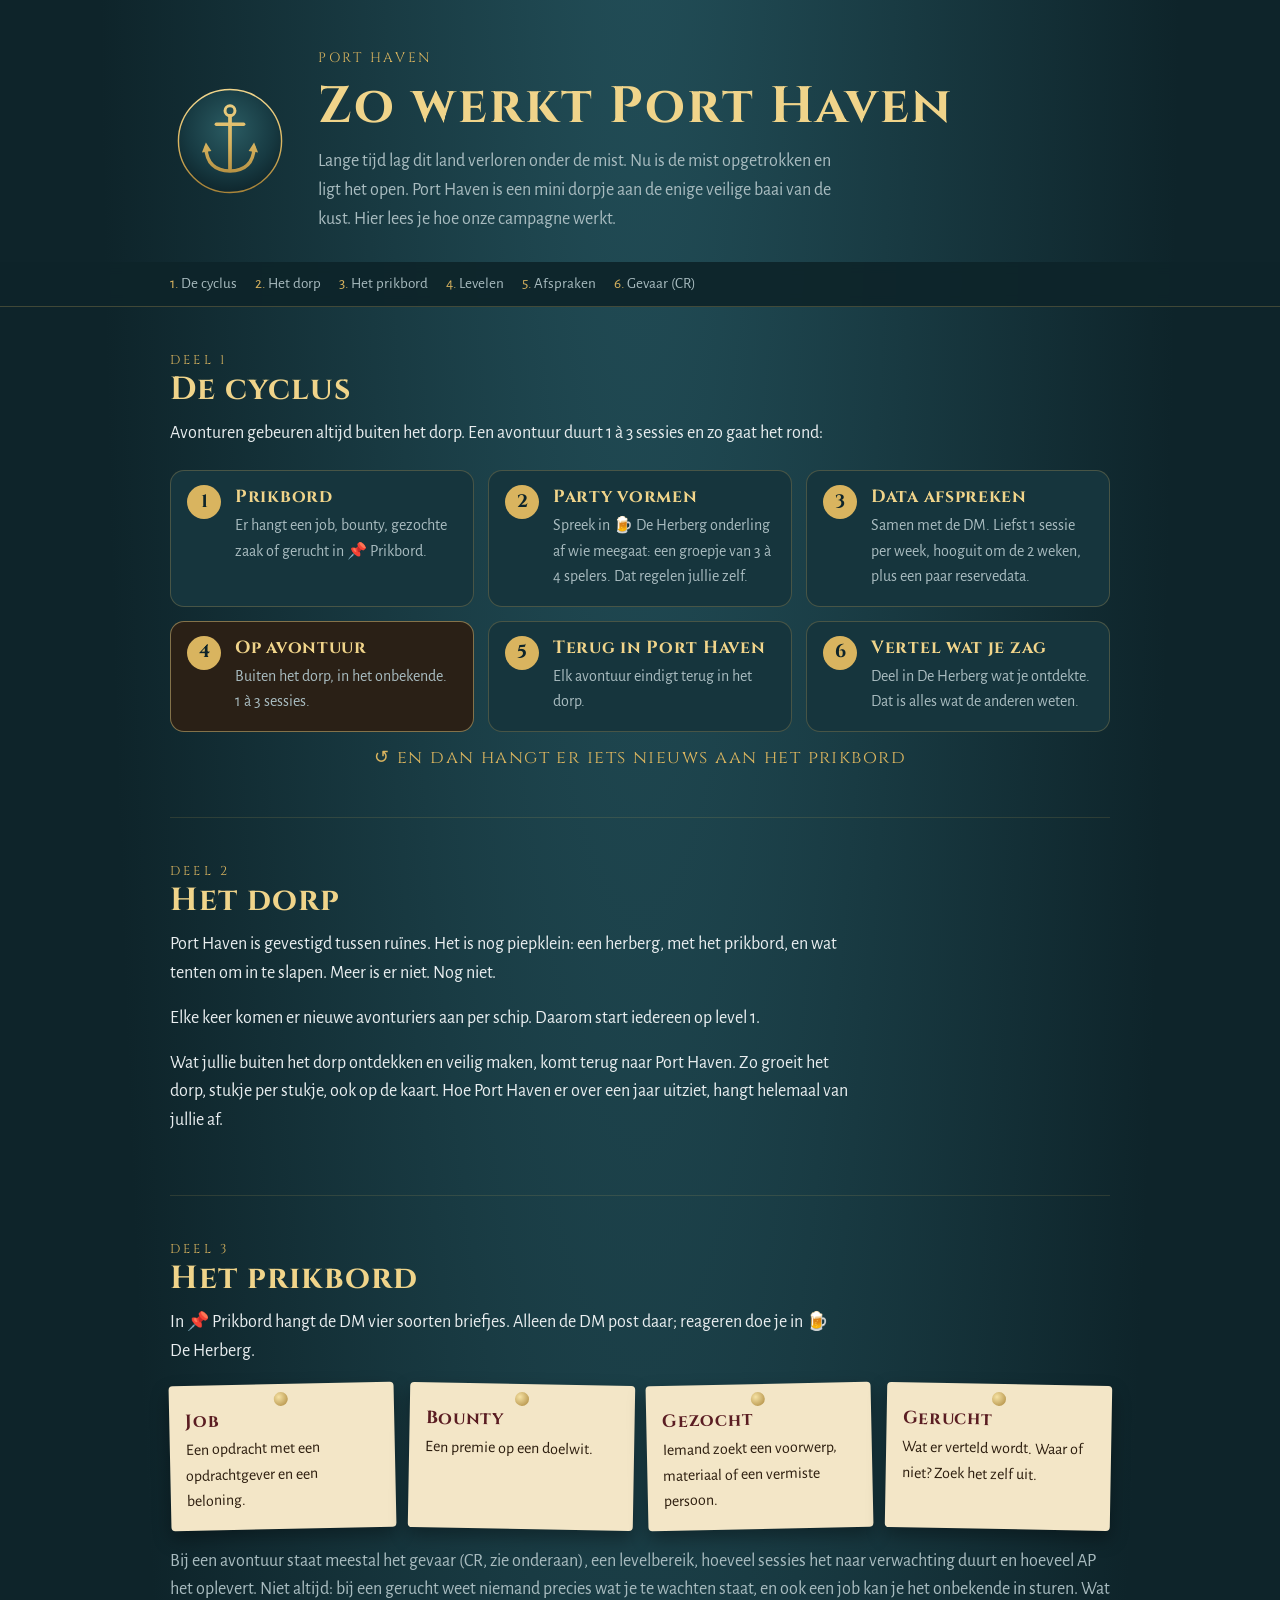
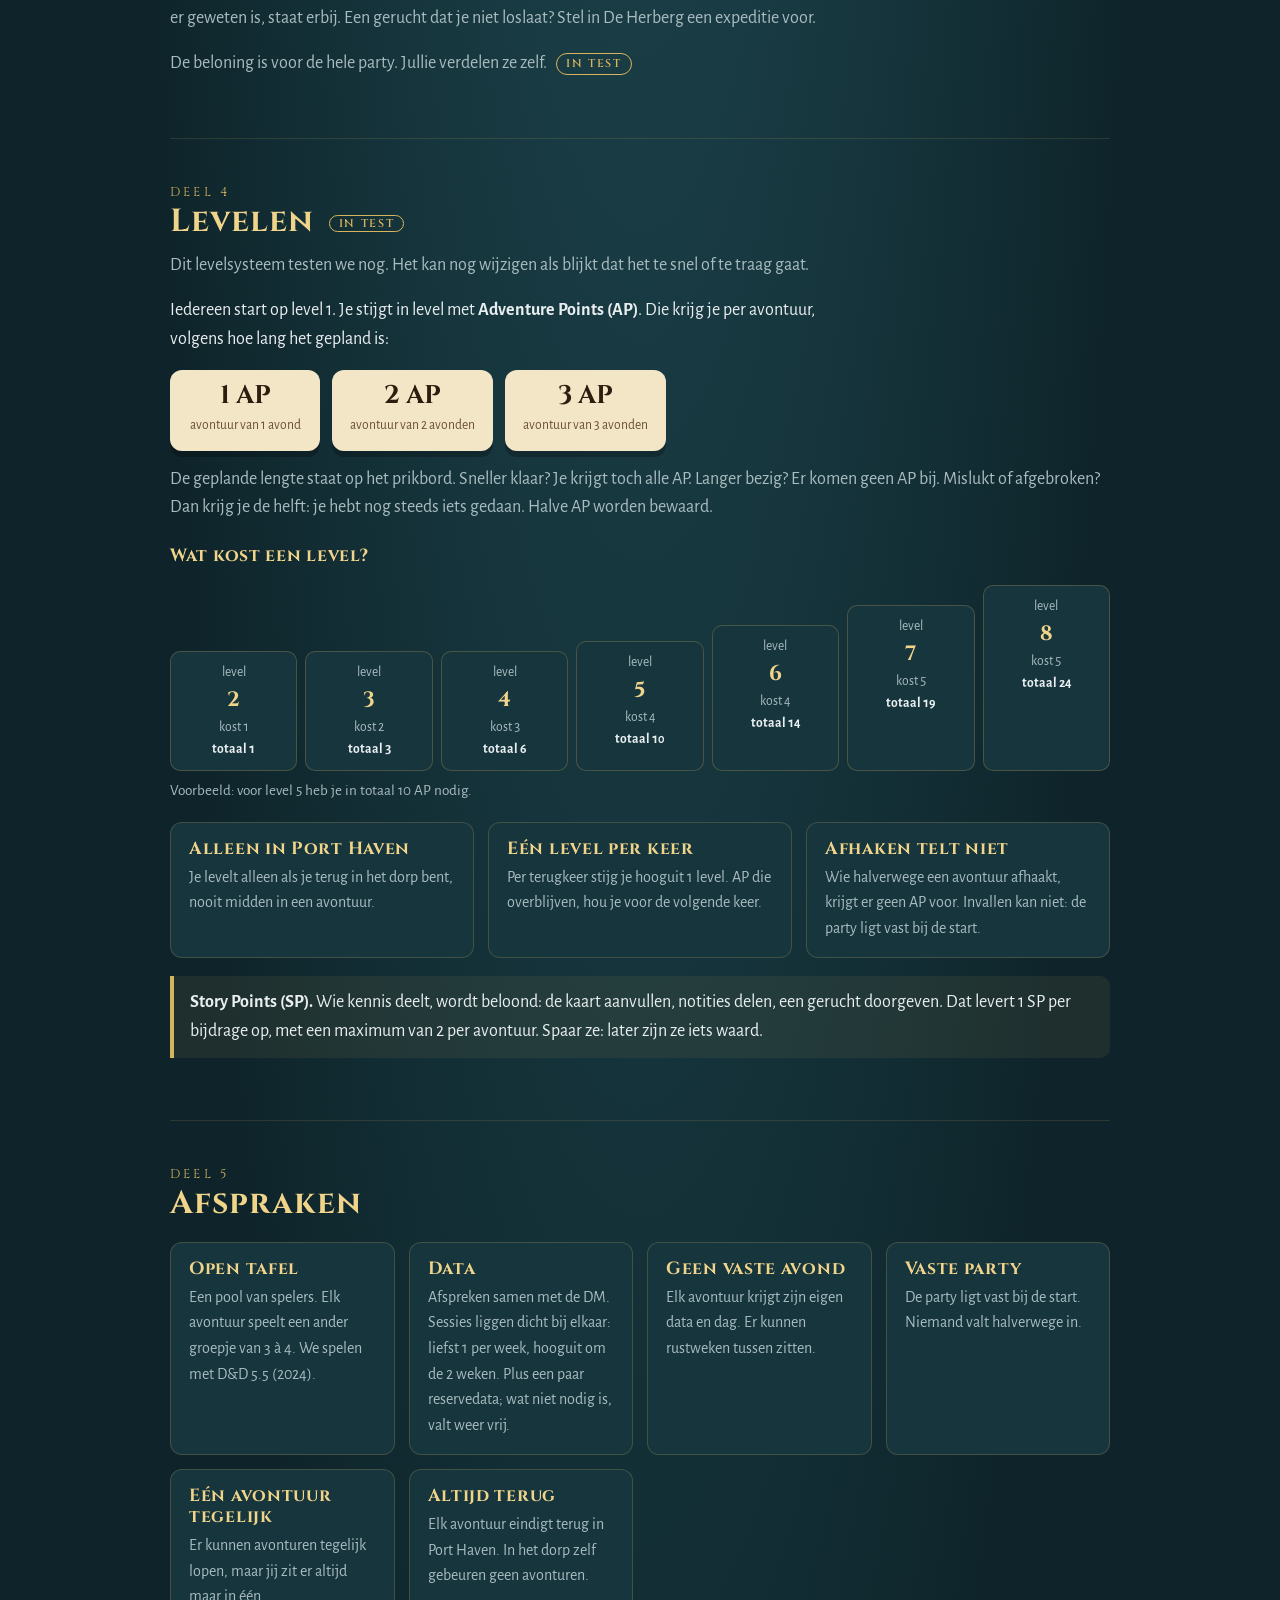
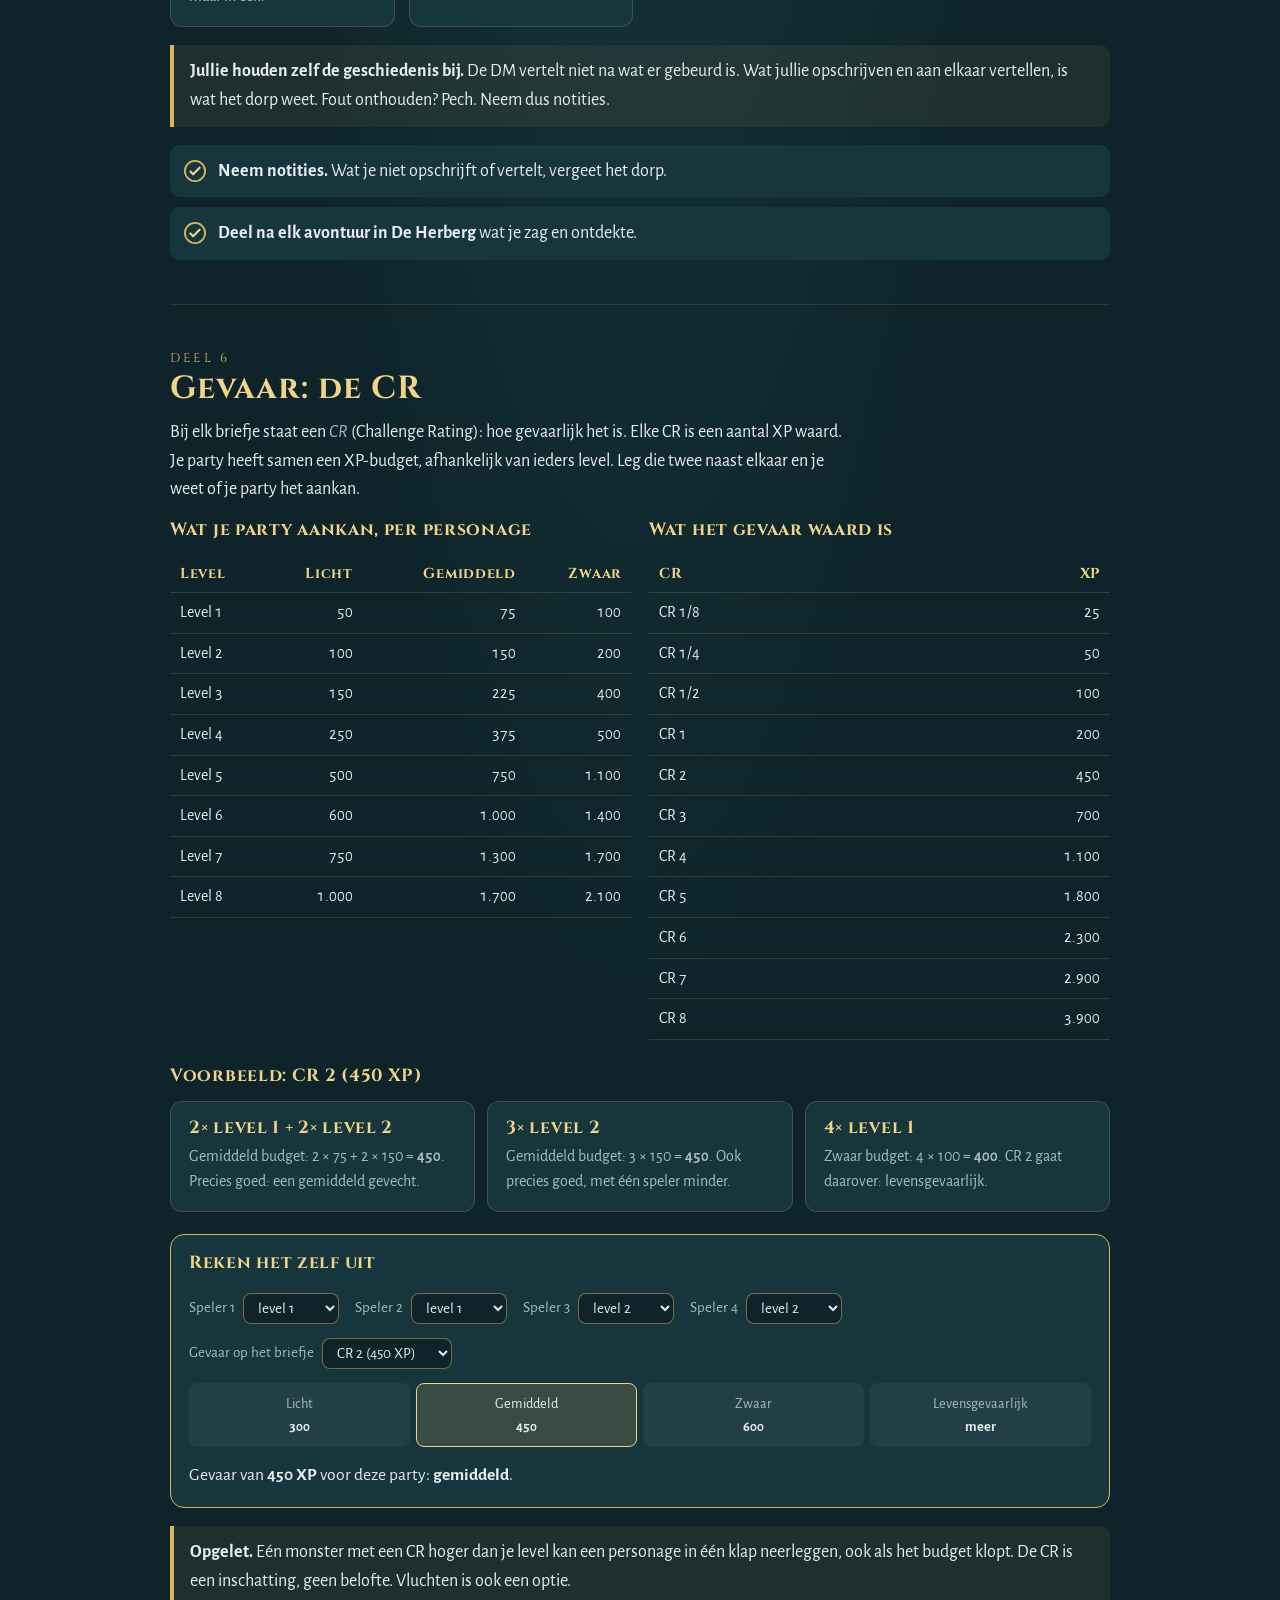
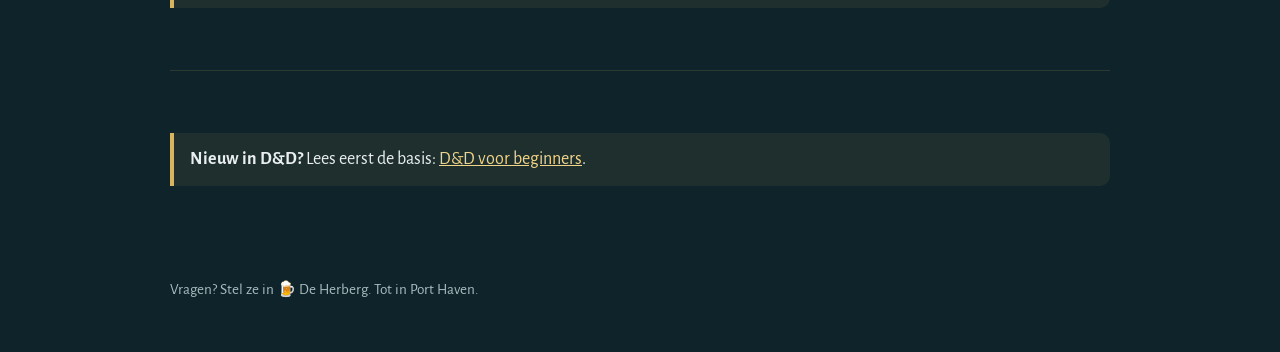
==== commit 3e60a69f: "content(index): sync met Notion-canon - Kicker en intro zonder 'Het Verloren Land' - Het dorp: tusse" ====
--- a/index.html
+++ b/index.html
@@ -99,6 +99,7 @@
 
 .callout { border-left: 4px solid var(--gold); background: rgba(217,180,95,0.08); padding: 12px 16px; border-radius: 0 10px 10px 0; margin: 18px 0; }
 .callout p:last-child { margin: 0; }
+.test { display: inline-block; vertical-align: middle; font-family: var(--display); font-size: 0.7rem; font-weight: 600; letter-spacing: 0.15em; text-transform: uppercase; color: var(--gold); border: 1px solid var(--gold); border-radius: 999px; padding: 1px 9px; margin-left: 6px; }
 
 /* abilities */
 .abil { display: grid; gap: 10px; grid-template-columns: repeat(3, 1fr); margin-top: 18px; }
@@ -198,9 +199,9 @@
       <circle cx="512" cy="512" r="440" fill="none" stroke="url(#hgold)" stroke-width="12"/>
     </svg>
     <div>
-      <div class="kicker">Het Verloren Land</div>
+      <div class="kicker">Port Haven</div>
       <h1>Zo werkt Port Haven</h1>
-      <p>De mist is opgetrokken en het Verloren Land ligt open. Port Haven is een mini dorpje aan de enige veilige baai van de kust. Hier lees je hoe onze campagne werkt.</p>
+      <p>Lange tijd lag dit land verloren onder de mist. Nu is de mist opgetrokken en ligt het open. Port Haven is een mini dorpje aan de enige veilige baai van de kust. Hier lees je hoe onze campagne werkt.</p>
     </div>
   </div>
 </header>
@@ -218,7 +219,7 @@
 
   <ol class="cycle">
     <li><h3>Prikbord</h3><p>Er hangt een job, bounty, gezochte zaak of gerucht in 📌 Prikbord.</p></li>
-    <li><h3>Party vormen</h3><p>Zoek in 🍺 De Herberg een groepje van 3 à 4 spelers.</p></li>
+    <li><h3>Party vormen</h3><p>Spreek in 🍺 De Herberg onderling af wie meegaat: een groepje van 3 à 4 spelers. Dat regelen jullie zelf.</p></li>
     <li><h3>Data afspreken</h3><p>Samen met de DM. Liefst 1 sessie per week, hooguit om de 2 weken, plus een paar reservedata.</p></li>
     <li class="out"><h3>Op avontuur</h3><p>Buiten het dorp, in het onbekende. 1 à 3 sessies.</p></li>
     <li><h3>Terug in Port Haven</h3><p>Elk avontuur eindigt terug in het dorp.</p></li>
@@ -231,7 +232,8 @@
   <div class="chapter">Deel 2</div>
   <h2>Het dorp</h2>
   <div class="read">
-    <p>Port Haven is nog piepklein: een herberg, met het prikbord, en wat tenten om in te slapen. Meer is er niet. Nog niet.</p>
+    <p>Port Haven is gevestigd tussen ruïnes. Het is nog piepklein: een herberg, met het prikbord, en wat tenten om in te slapen. Meer is er niet. Nog niet.</p>
+    <p>Elke keer komen er nieuwe avonturiers aan per schip. Daarom start iedereen op level 1.</p>
     <p>Wat jullie buiten het dorp ontdekken en veilig maken, komt terug naar Port Haven. Zo groeit het dorp, stukje per stukje, ook op de kaart. Hoe Port Haven er over een jaar uitziet, hangt helemaal van jullie af.</p>
   </div>
 </section>
@@ -245,12 +247,14 @@
     <div class="note"><h3>Gezocht</h3><p>Iemand zoekt een voorwerp, materiaal of een vermiste persoon.</p></div>
     <div class="note"><h3>Gerucht</h3><p>Wat er verteld wordt. Waar of niet? Zoek het zelf uit.</p></div>
   </div>
-  <p class="dim" style="margin-top:18px">Bij een avontuur staat altijd het gevaar (CR, zie onderaan), een levelbereik, hoeveel sessies het naar verwachting duurt en hoeveel AP het oplevert. Een gerucht dat je niet loslaat? Stel in De Herberg een expeditie voor.</p>
+  <p class="dim" style="margin-top:18px">Bij een avontuur staat meestal het gevaar (CR, zie onderaan), een levelbereik, hoeveel sessies het naar verwachting duurt en hoeveel AP het oplevert. Niet altijd: bij een gerucht weet niemand precies wat je te wachten staat, en ook een job kan je het onbekende in sturen. Wat er geweten is, staat erbij. Een gerucht dat je niet loslaat? Stel in De Herberg een expeditie voor.</p>
+  <p class="dim">De beloning is voor de hele party. Jullie verdelen ze zelf. <span class="test">in test</span></p>
 
   </section>
 <section id="levelen">
   <div class="chapter">Deel 4</div>
-  <h2>Levelen</h2>
+  <h2>Levelen <span class="test">in test</span></h2>
+  <div class="read"><p class="dim">Dit levelsysteem testen we nog. Het kan nog wijzigen als blijkt dat het te snel of te traag gaat.</p></div>
   <div class="read"><p>Iedereen start op level 1. Je stijgt in level met <b>Adventure Points (AP)</b>. Die krijg je per avontuur, volgens hoe lang het gepland is:</p></div>
   <div class="pts">
     <div class="tile"><b>1 AP</b><small>avontuur van 1 avond</small></div>
@@ -280,6 +284,8 @@
     <div class="card"><h3>Open tafel</h3><p>Een pool van spelers. Elk avontuur speelt een ander groepje van 3 à 4. We spelen met D&amp;D 5.5 (2024).</p></div>
     <div class="card"><h3>Data</h3><p>Afspreken samen met de DM. Sessies liggen dicht bij elkaar: liefst 1 per week, hooguit om de 2 weken. Plus een paar reservedata; wat niet nodig is, valt weer vrij.</p></div>
     <div class="card"><h3>Geen vaste avond</h3><p>Elk avontuur krijgt zijn eigen data en dag. Er kunnen rustweken tussen zitten.</p></div>
+    <div class="card"><h3>Vaste party</h3><p>De party ligt vast bij de start. Niemand valt halverwege in.</p></div>
+    <div class="card"><h3>Eén avontuur tegelijk</h3><p>Er kunnen avonturen tegelijk lopen, maar jij zit er altijd maar in één.</p></div>
     <div class="card"><h3>Altijd terug</h3><p>Elk avontuur eindigt terug in Port Haven. In het dorp zelf gebeuren geen avonturen.</p></div>
   </div>
   <div class="callout">
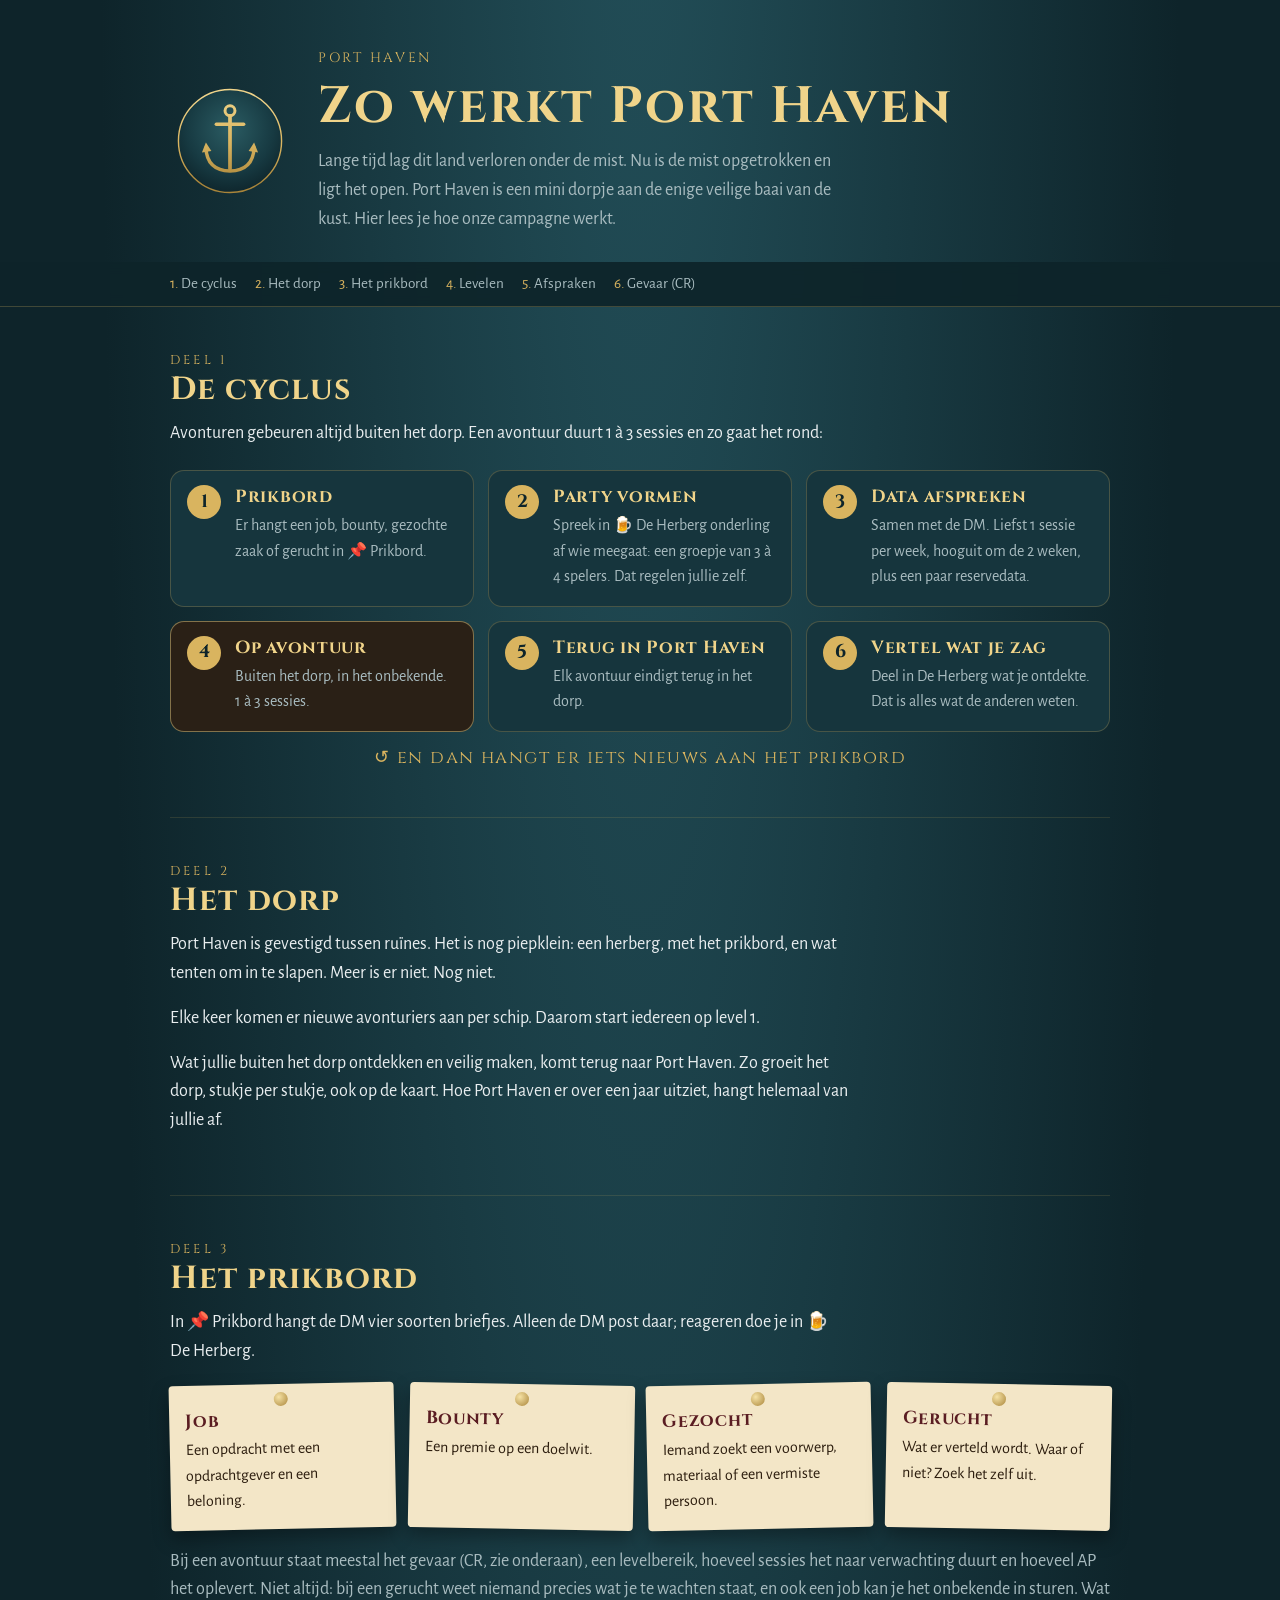
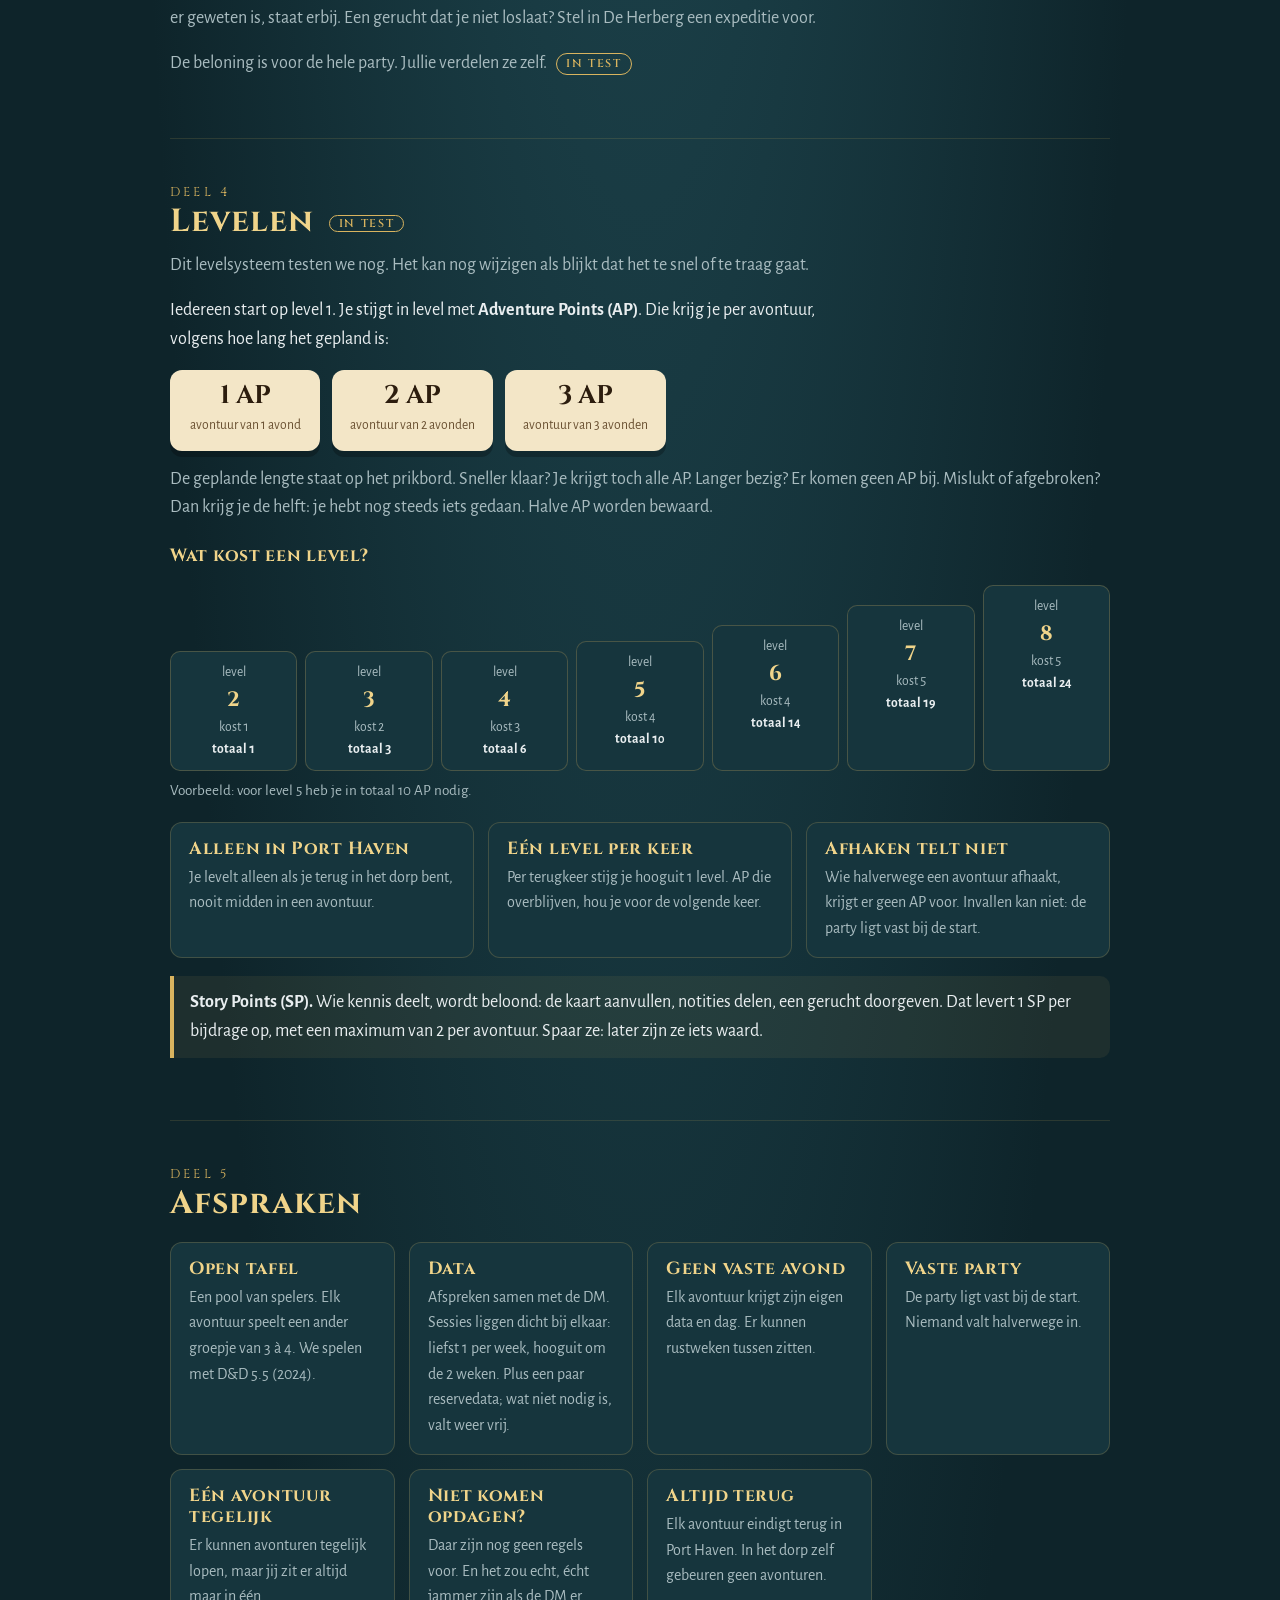
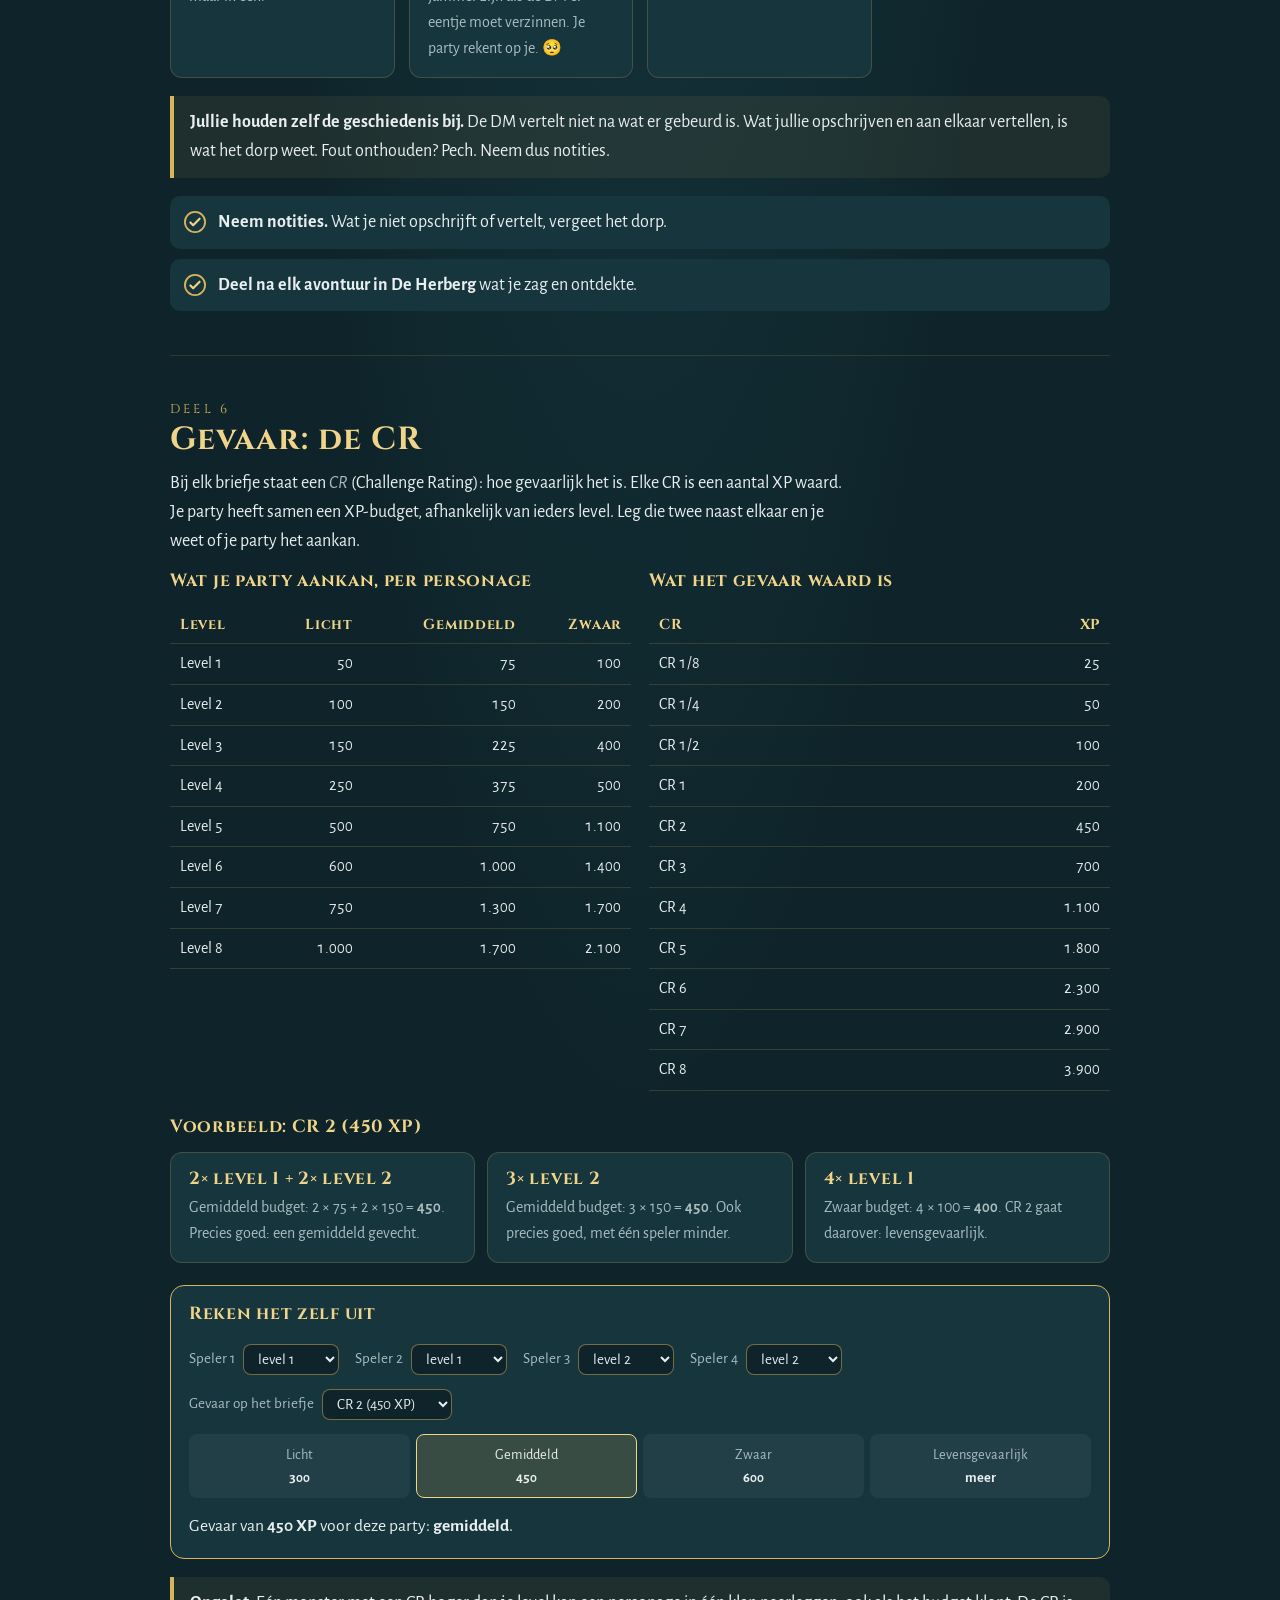
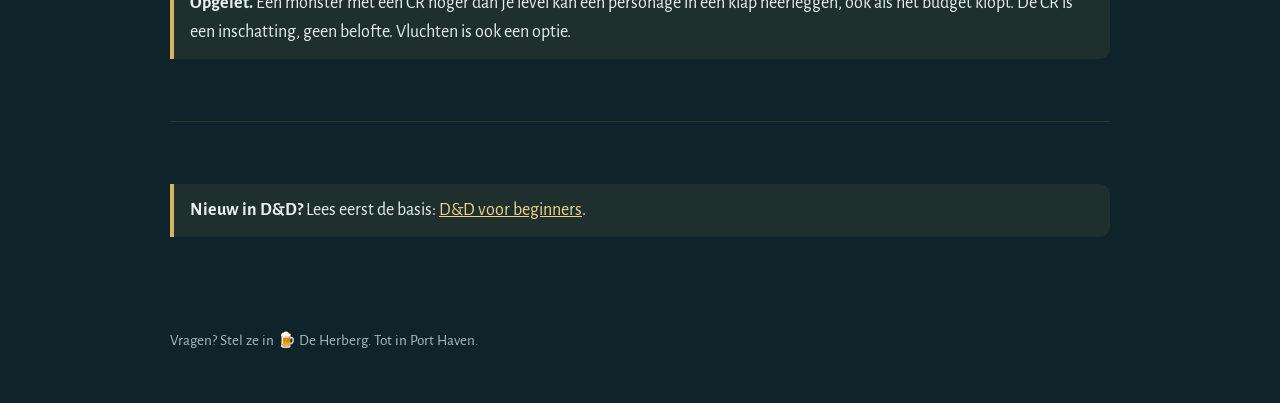
==== commit 761bd946: "content(index): afspraak over no-shows Co-Authored-By: Claude Opus 5.5 <noreply@anthropic.com> Claud" ====
--- a/index.html
+++ b/index.html
@@ -286,6 +286,7 @@
     <div class="card"><h3>Geen vaste avond</h3><p>Elk avontuur krijgt zijn eigen data en dag. Er kunnen rustweken tussen zitten.</p></div>
     <div class="card"><h3>Vaste party</h3><p>De party ligt vast bij de start. Niemand valt halverwege in.</p></div>
     <div class="card"><h3>Eén avontuur tegelijk</h3><p>Er kunnen avonturen tegelijk lopen, maar jij zit er altijd maar in één.</p></div>
+    <div class="card"><h3>Niet komen opdagen?</h3><p>Daar zijn nog geen regels voor. En het zou echt, écht jammer zijn als de DM er eentje moet verzinnen. Je party rekent op je. 🥺</p></div>
     <div class="card"><h3>Altijd terug</h3><p>Elk avontuur eindigt terug in Port Haven. In het dorp zelf gebeuren geen avonturen.</p></div>
   </div>
   <div class="callout">
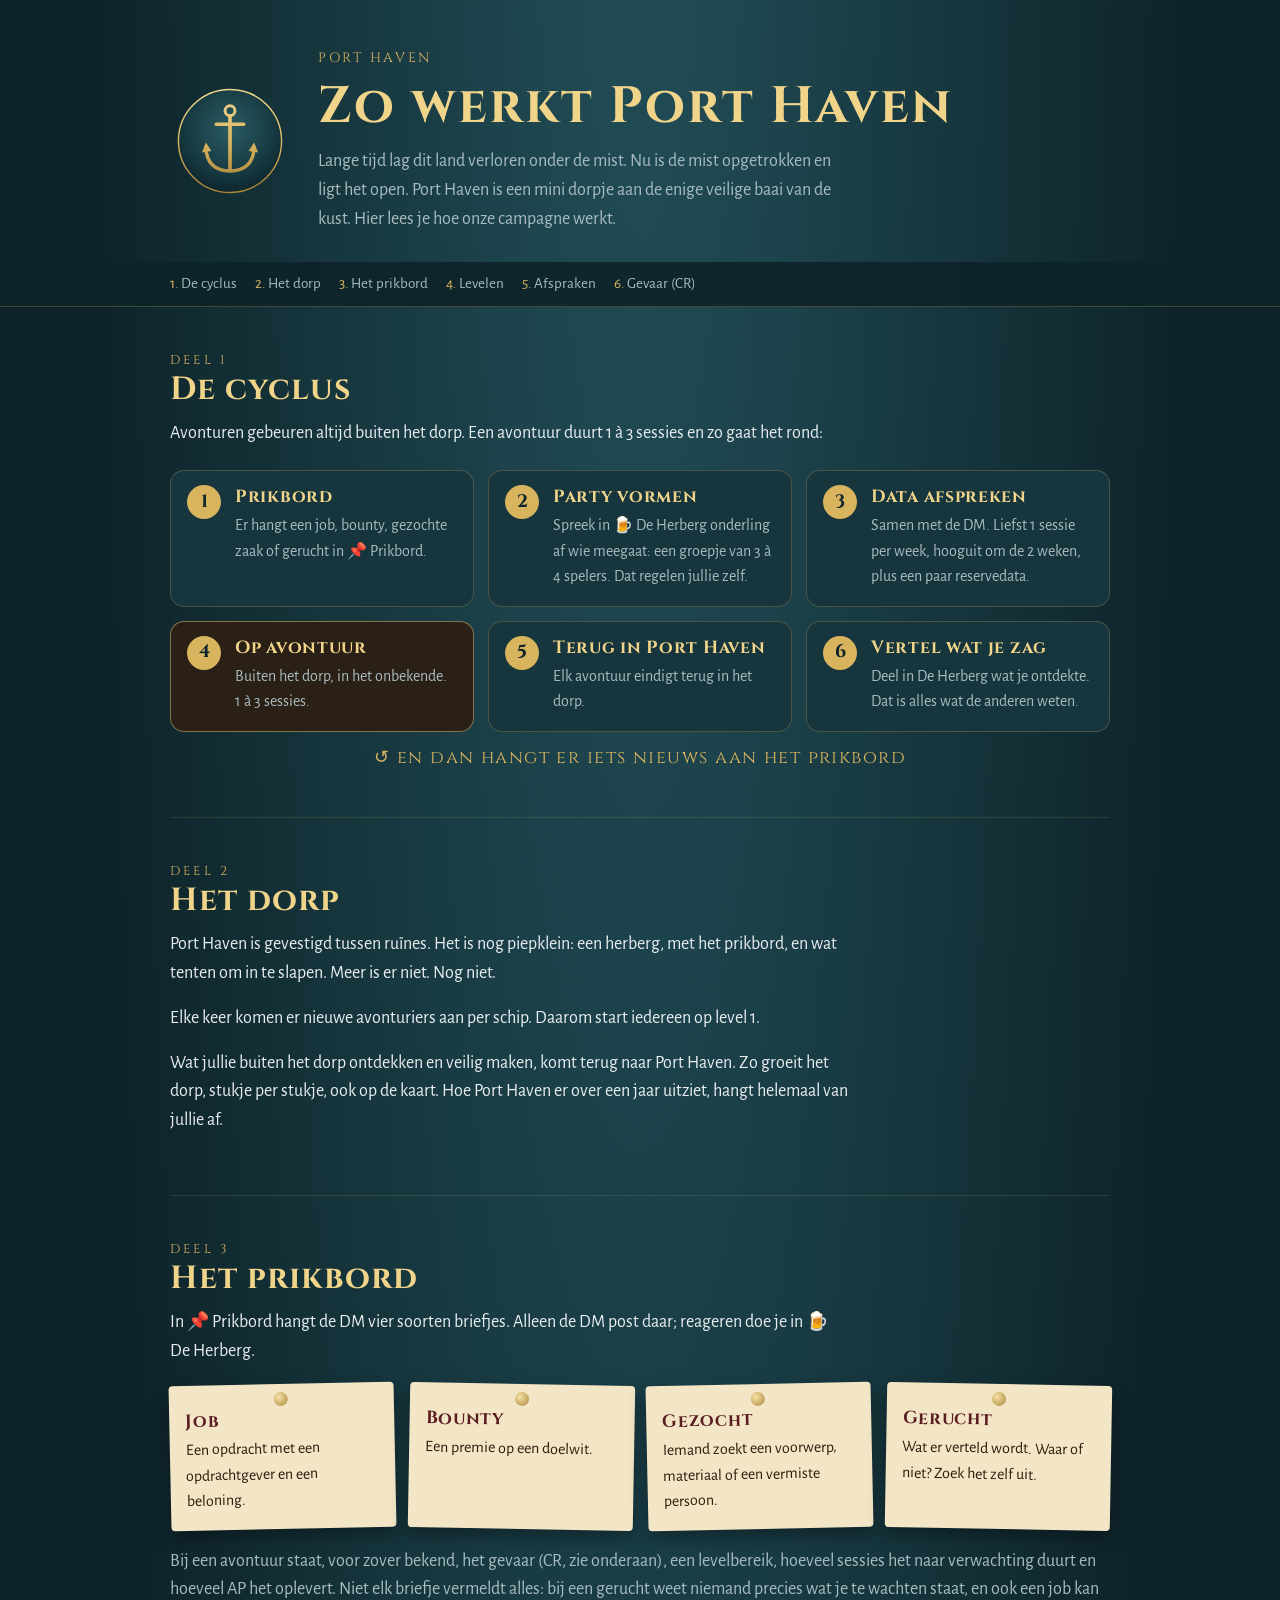
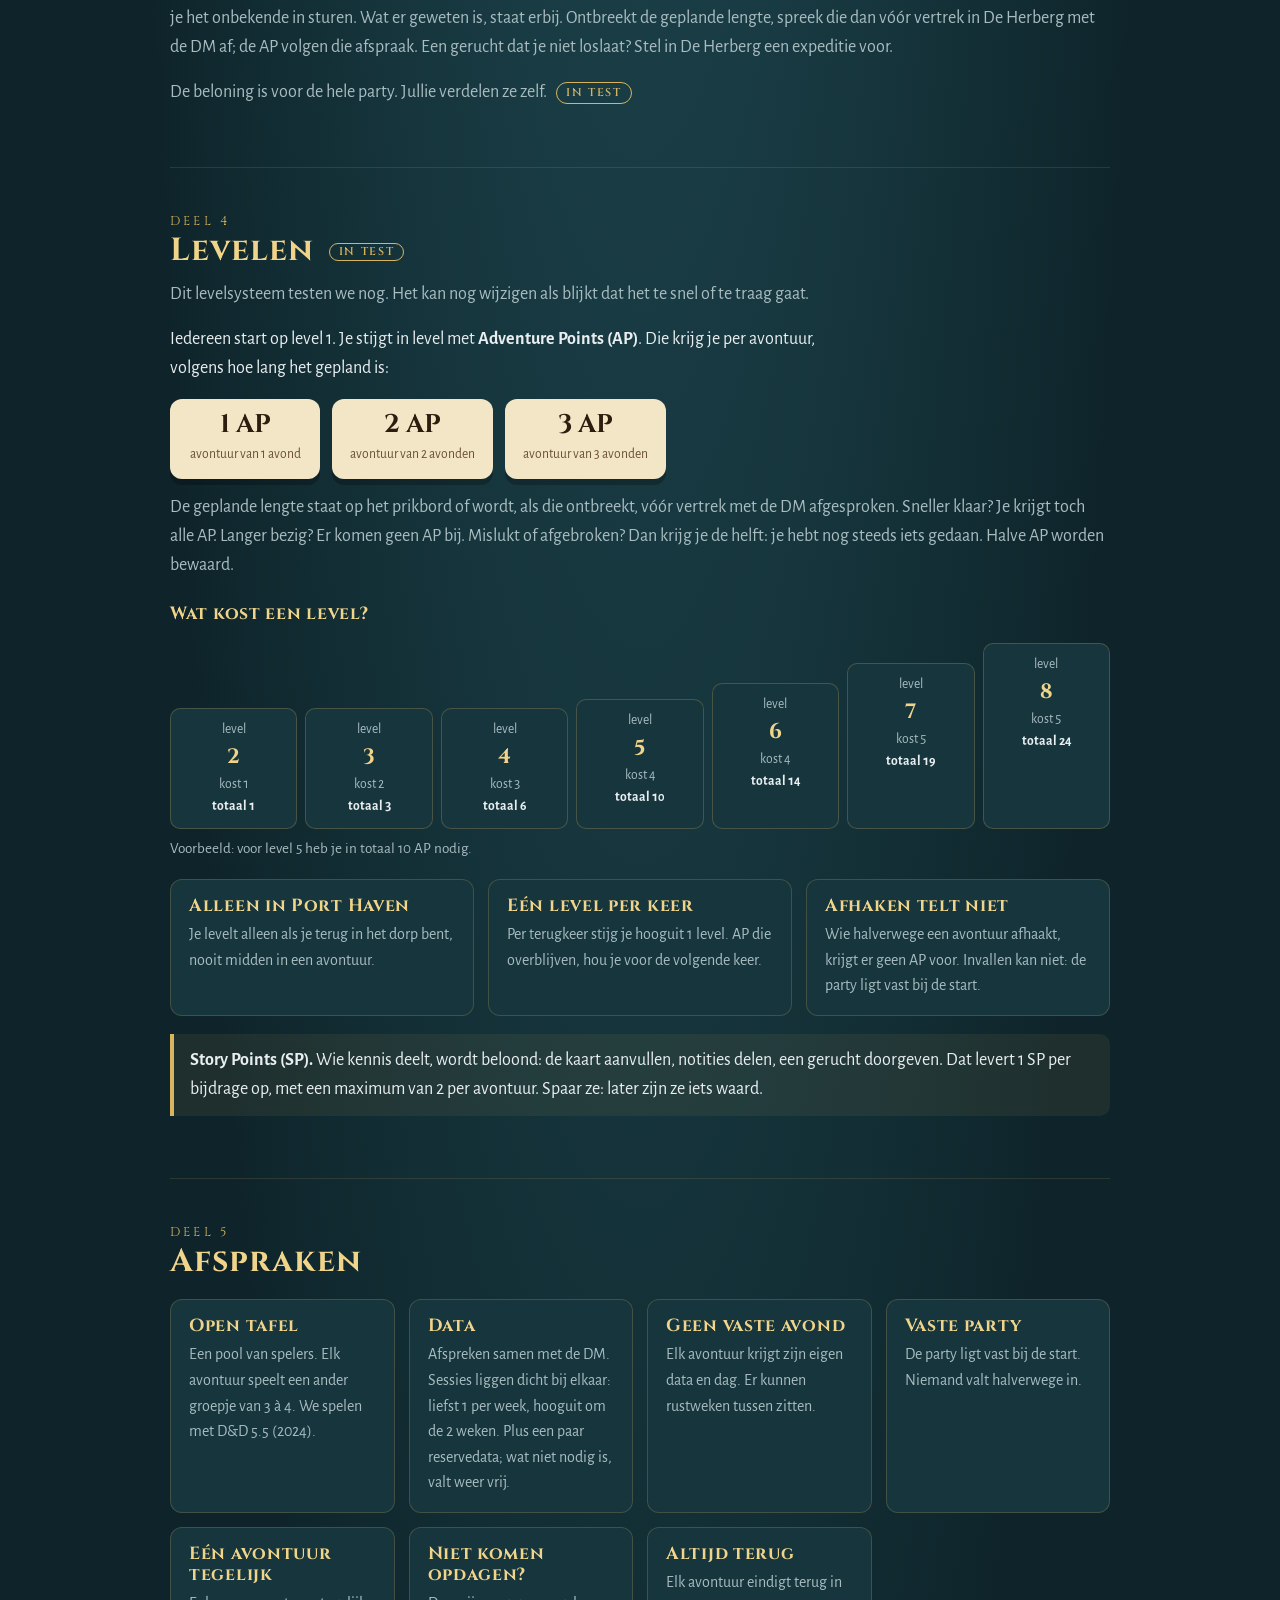
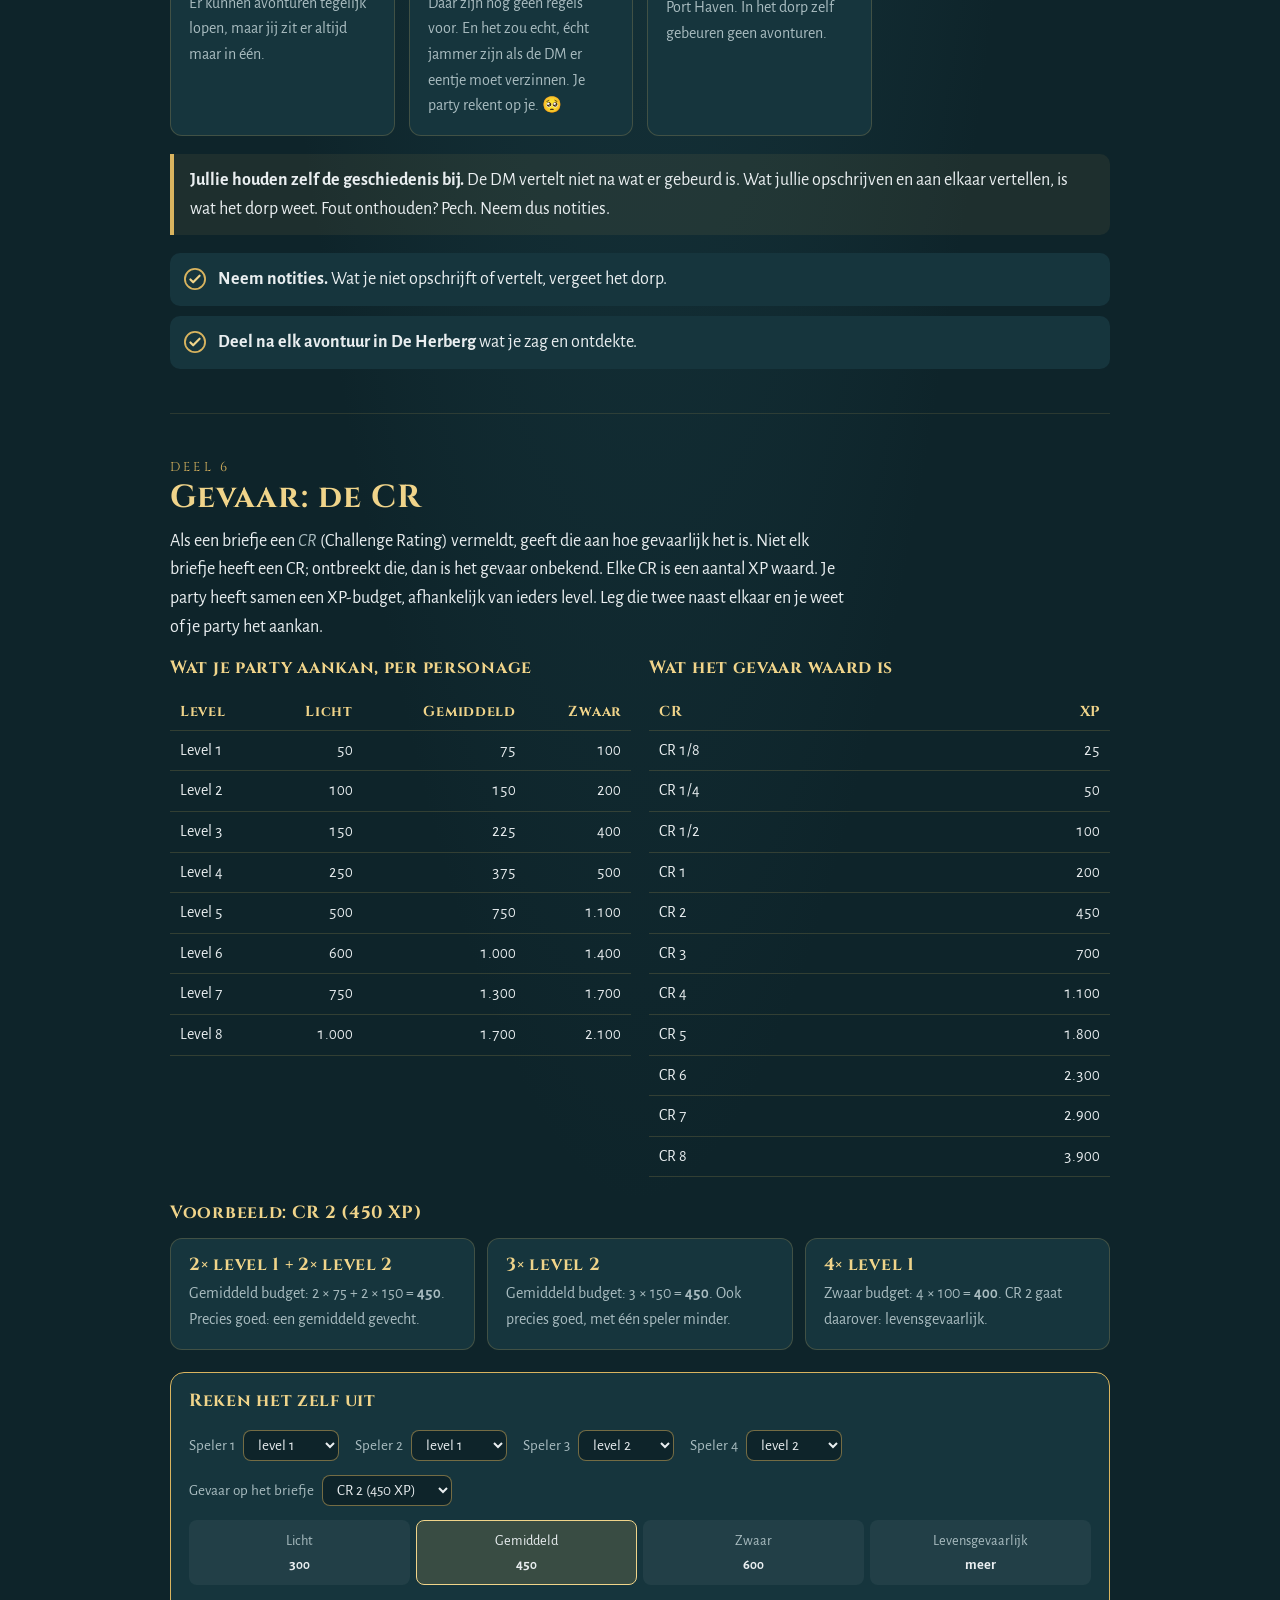
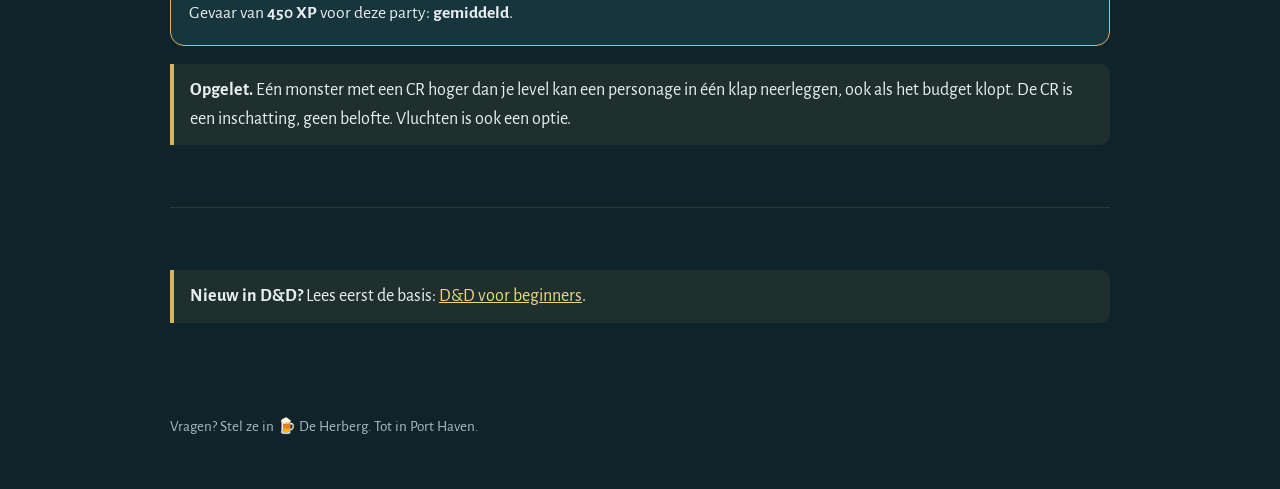
==== commit 39f32ec8: "Clarify optional notice details Co-authored-by: OrryVerpoort <24571954+OrryVerpoort@users.noreply.gi" ====
--- a/index.html
+++ b/index.html
@@ -247,7 +247,7 @@
     <div class="note"><h3>Gezocht</h3><p>Iemand zoekt een voorwerp, materiaal of een vermiste persoon.</p></div>
     <div class="note"><h3>Gerucht</h3><p>Wat er verteld wordt. Waar of niet? Zoek het zelf uit.</p></div>
   </div>
-  <p class="dim" style="margin-top:18px">Bij een avontuur staat meestal het gevaar (CR, zie onderaan), een levelbereik, hoeveel sessies het naar verwachting duurt en hoeveel AP het oplevert. Niet altijd: bij een gerucht weet niemand precies wat je te wachten staat, en ook een job kan je het onbekende in sturen. Wat er geweten is, staat erbij. Een gerucht dat je niet loslaat? Stel in De Herberg een expeditie voor.</p>
+  <p class="dim" style="margin-top:18px">Bij een avontuur staat, voor zover bekend, het gevaar (CR, zie onderaan), een levelbereik, hoeveel sessies het naar verwachting duurt en hoeveel AP het oplevert. Niet elk briefje vermeldt alles: bij een gerucht weet niemand precies wat je te wachten staat, en ook een job kan je het onbekende in sturen. Wat er geweten is, staat erbij. Ontbreekt de geplande lengte, spreek die dan vóór vertrek in De Herberg met de DM af; de AP volgen die afspraak. Een gerucht dat je niet loslaat? Stel in De Herberg een expeditie voor.</p>
   <p class="dim">De beloning is voor de hele party. Jullie verdelen ze zelf. <span class="test">in test</span></p>
 
   </section>
@@ -261,7 +261,7 @@
     <div class="tile"><b>2 AP</b><small>avontuur van 2 avonden</small></div>
     <div class="tile"><b>3 AP</b><small>avontuur van 3 avonden</small></div>
   </div>
-  <p class="dim" style="margin-top:14px">De geplande lengte staat op het prikbord. Sneller klaar? Je krijgt toch alle AP. Langer bezig? Er komen geen AP bij. Mislukt of afgebroken? Dan krijg je de helft: je hebt nog steeds iets gedaan. Halve AP worden bewaard.</p>
+  <p class="dim" style="margin-top:14px">De geplande lengte staat op het prikbord of wordt, als die ontbreekt, vóór vertrek met de DM afgesproken. Sneller klaar? Je krijgt toch alle AP. Langer bezig? Er komen geen AP bij. Mislukt of afgebroken? Dan krijg je de helft: je hebt nog steeds iets gedaan. Halve AP worden bewaard.</p>
 
   <h3 style="margin-top:24px">Wat kost een level?</h3>
   <div class="ladder" aria-label="Levels 2 tot 8 met kost en totaal aantal AP"><div class="rung" style="min-height:94px"><small>level</small><b>2</b><small>kost 1</small><small class="tot">totaal 1</small></div><div class="rung" style="min-height:102px"><small>level</small><b>3</b><small>kost 2</small><small class="tot">totaal 3</small></div><div class="rung" style="min-height:114px"><small>level</small><b>4</b><small>kost 3</small><small class="tot">totaal 6</small></div><div class="rung" style="min-height:130px"><small>level</small><b>5</b><small>kost 4</small><small class="tot">totaal 10</small></div><div class="rung" style="min-height:146px"><small>level</small><b>6</b><small>kost 4</small><small class="tot">totaal 14</small></div><div class="rung" style="min-height:166px"><small>level</small><b>7</b><small>kost 5</small><small class="tot">totaal 19</small></div><div class="rung" style="min-height:186px"><small>level</small><b>8</b><small>kost 5</small><small class="tot">totaal 24</small></div></div>
@@ -302,7 +302,7 @@
   <div class="chapter">Deel 6</div>
   <h2>Gevaar: de CR</h2>
   <div class="read">
-    <p>Bij elk briefje staat een <span class="en">CR</span> (Challenge Rating): hoe gevaarlijk het is. Elke CR is een aantal XP waard. Je party heeft samen een XP-budget, afhankelijk van ieders level. Leg die twee naast elkaar en je weet of je party het aankan.</p>
+    <p>Als een briefje een <span class="en">CR</span> (Challenge Rating) vermeldt, geeft die aan hoe gevaarlijk het is. Niet elk briefje heeft een CR; ontbreekt die, dan is het gevaar onbekend. Elke CR is een aantal XP waard. Je party heeft samen een XP-budget, afhankelijk van ieders level. Leg die twee naast elkaar en je weet of je party het aankan.</p>
   </div>
 
   <div class="cr-cols">
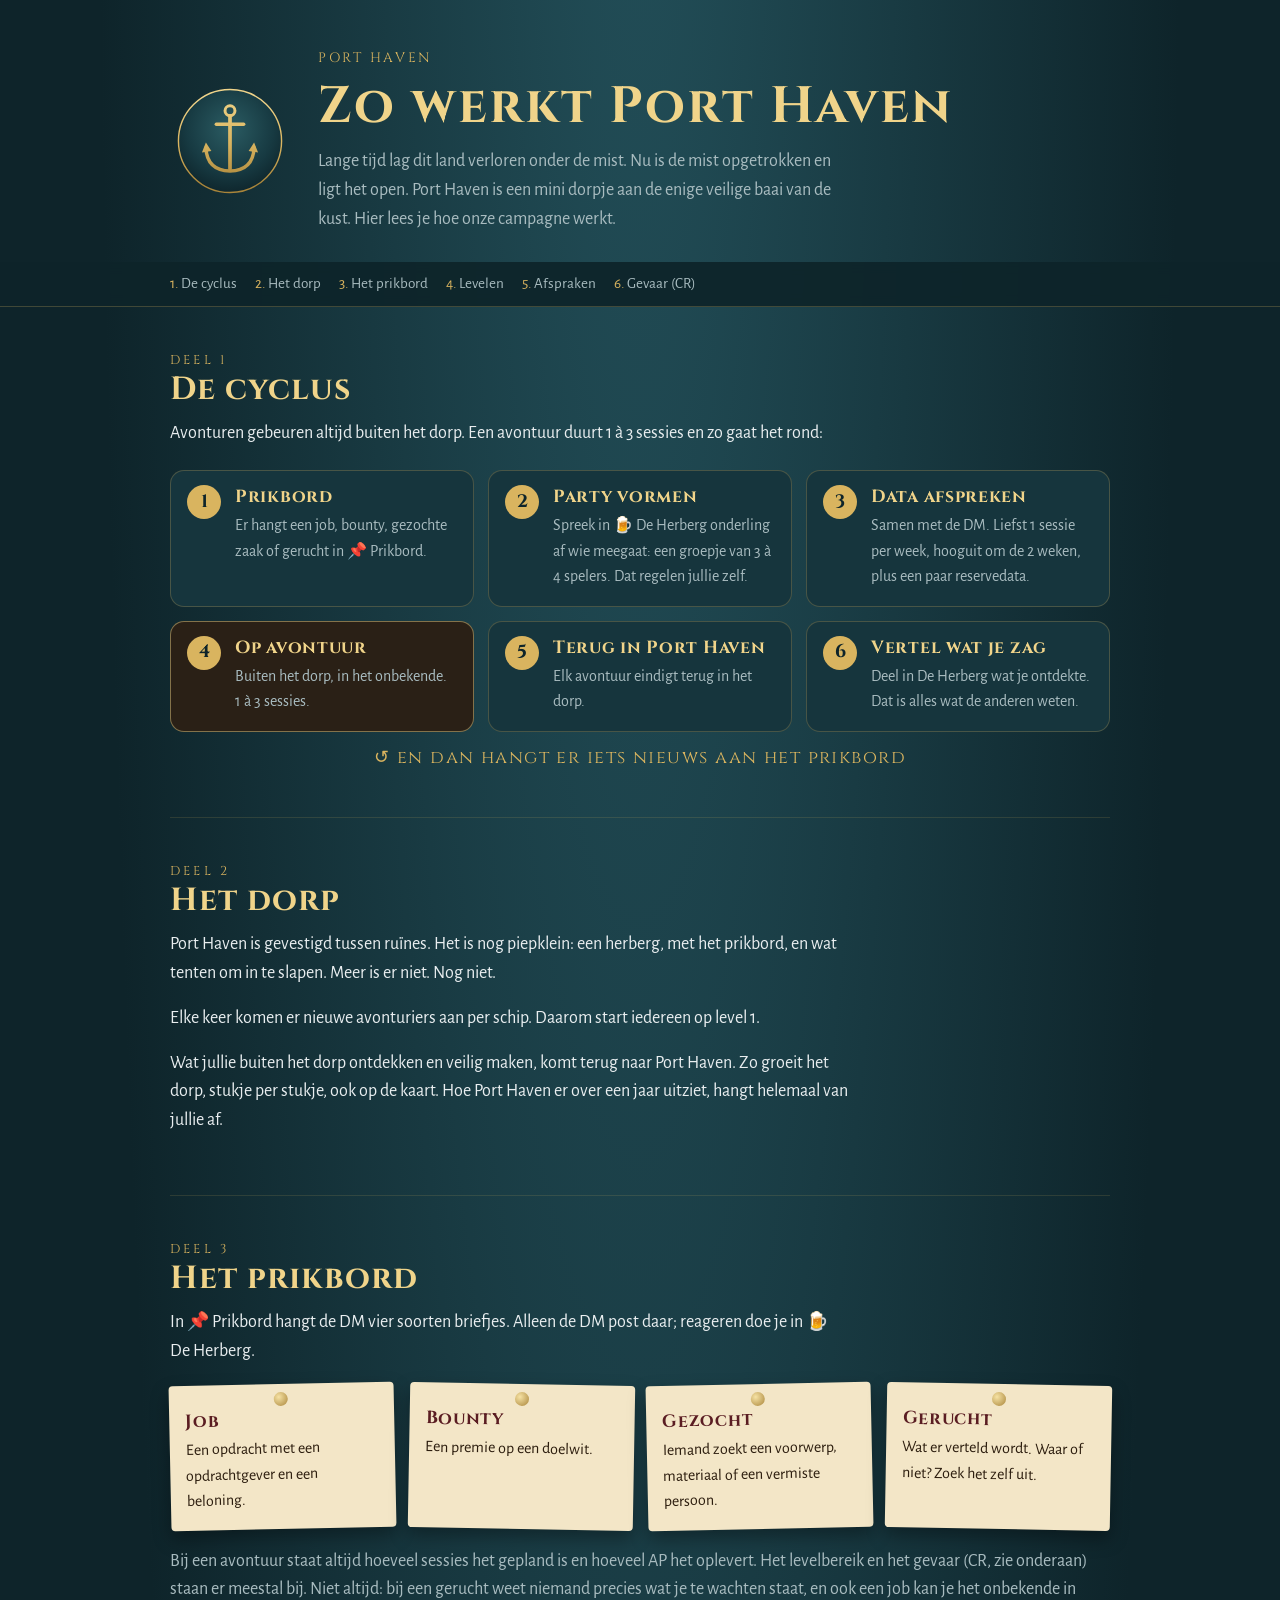
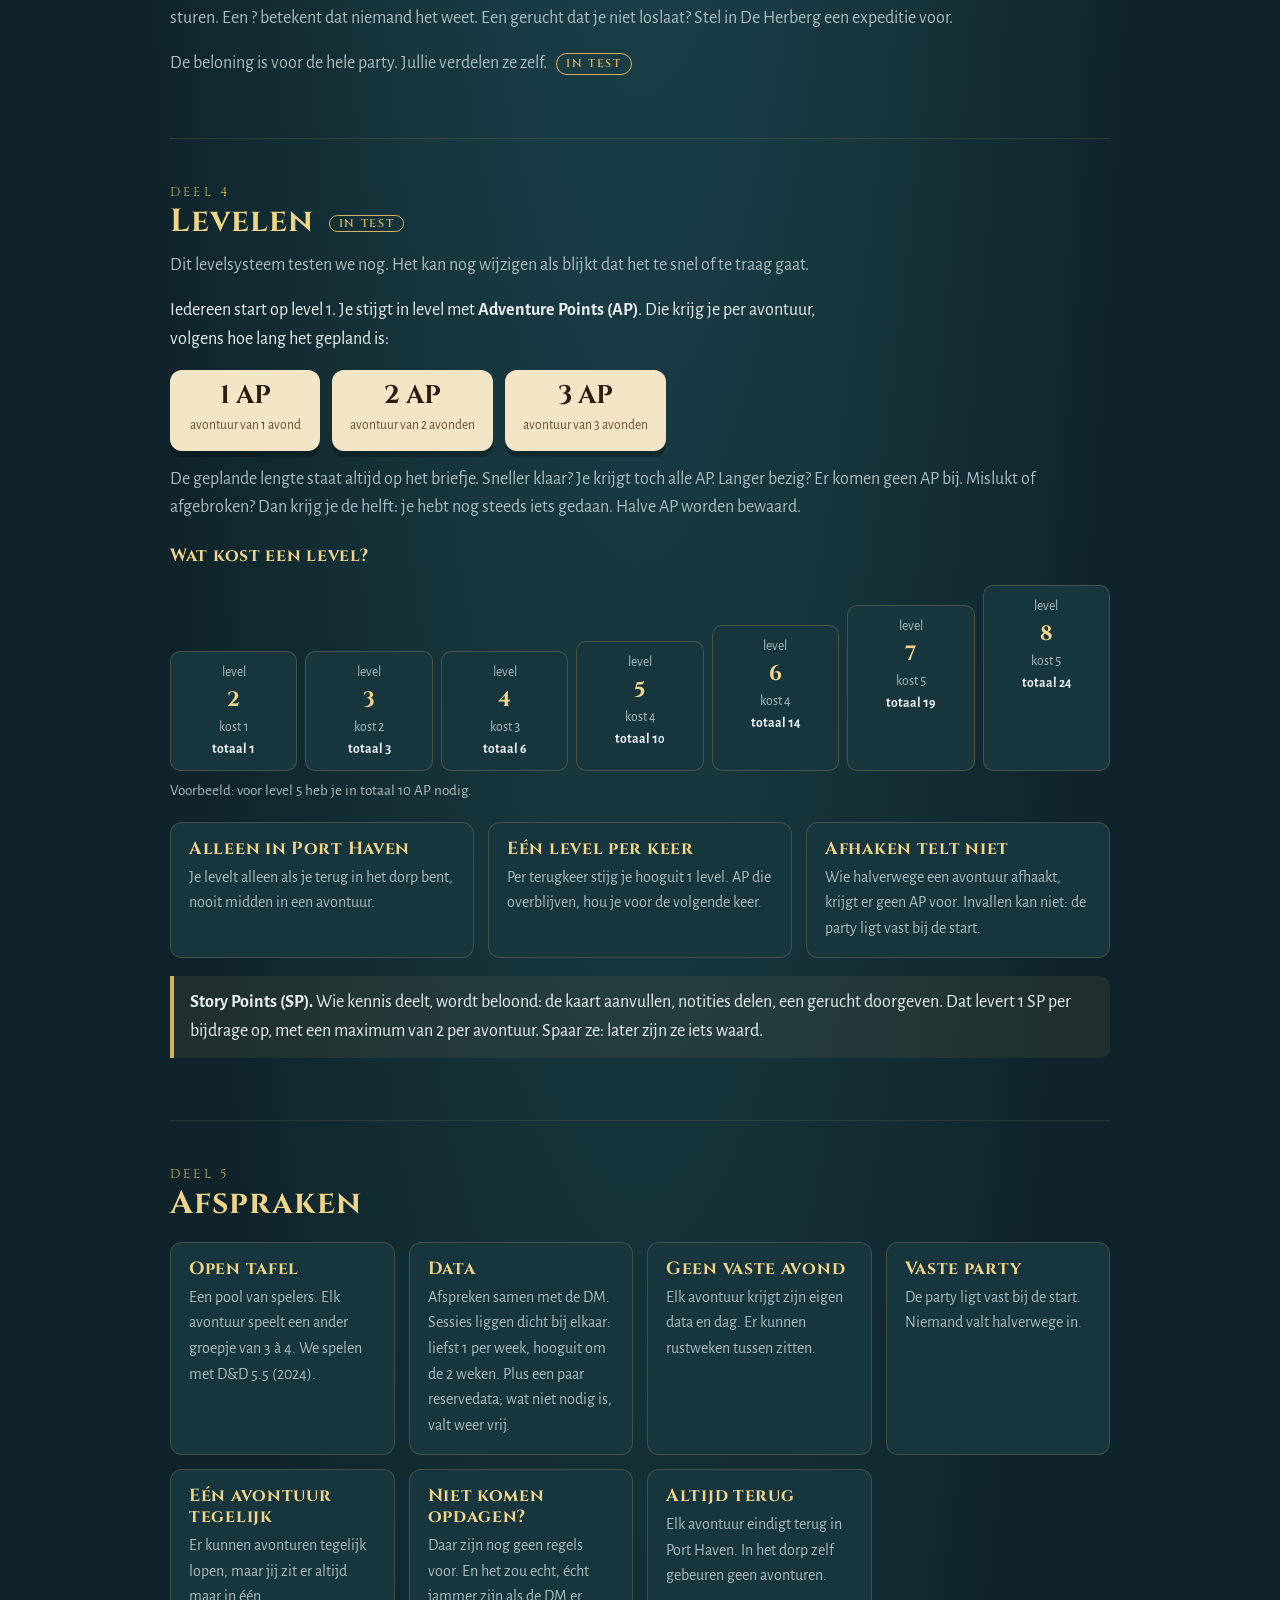
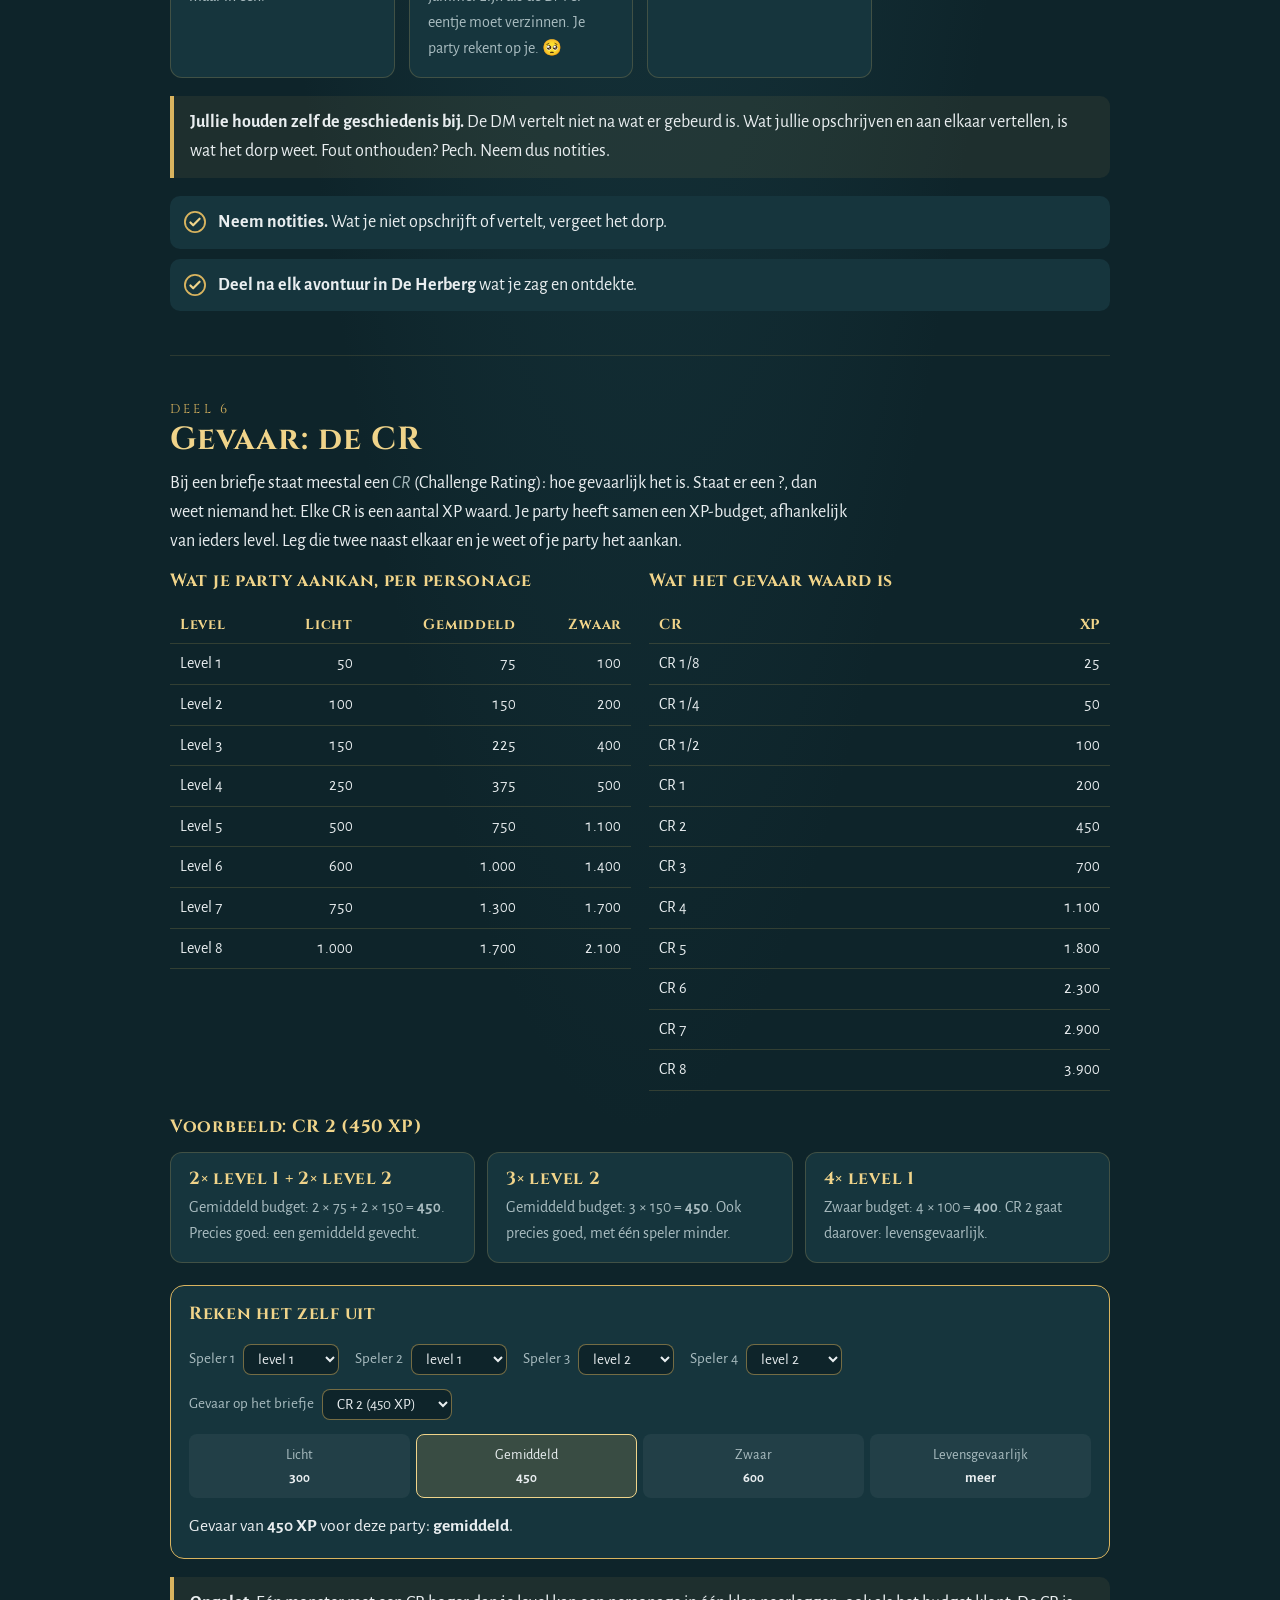
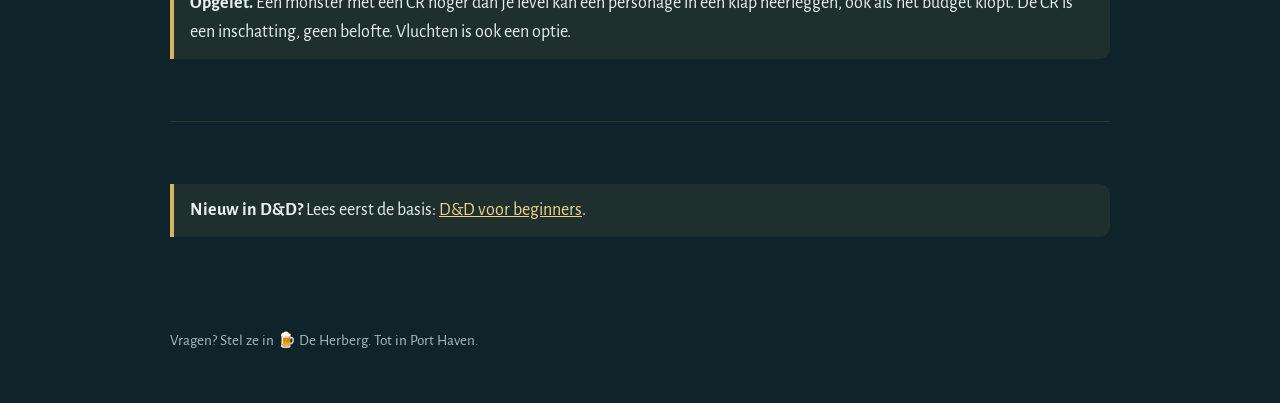
==== commit b0f3e031: "content(index): sessies en AP altijd, CR en level meestal Lost de tegenstrijdigheid op die Copilot a" ====
--- a/index.html
+++ b/index.html
@@ -247,7 +247,7 @@
     <div class="note"><h3>Gezocht</h3><p>Iemand zoekt een voorwerp, materiaal of een vermiste persoon.</p></div>
     <div class="note"><h3>Gerucht</h3><p>Wat er verteld wordt. Waar of niet? Zoek het zelf uit.</p></div>
   </div>
-  <p class="dim" style="margin-top:18px">Bij een avontuur staat, voor zover bekend, het gevaar (CR, zie onderaan), een levelbereik, hoeveel sessies het naar verwachting duurt en hoeveel AP het oplevert. Niet elk briefje vermeldt alles: bij een gerucht weet niemand precies wat je te wachten staat, en ook een job kan je het onbekende in sturen. Wat er geweten is, staat erbij. Ontbreekt de geplande lengte, spreek die dan vóór vertrek in De Herberg met de DM af; de AP volgen die afspraak. Een gerucht dat je niet loslaat? Stel in De Herberg een expeditie voor.</p>
+  <p class="dim" style="margin-top:18px">Bij een avontuur staat altijd hoeveel sessies het gepland is en hoeveel AP het oplevert. Het levelbereik en het gevaar (CR, zie onderaan) staan er meestal bij. Niet altijd: bij een gerucht weet niemand precies wat je te wachten staat, en ook een job kan je het onbekende in sturen. Een ? betekent dat niemand het weet. Een gerucht dat je niet loslaat? Stel in De Herberg een expeditie voor.</p>
   <p class="dim">De beloning is voor de hele party. Jullie verdelen ze zelf. <span class="test">in test</span></p>
 
   </section>
@@ -261,7 +261,7 @@
     <div class="tile"><b>2 AP</b><small>avontuur van 2 avonden</small></div>
     <div class="tile"><b>3 AP</b><small>avontuur van 3 avonden</small></div>
   </div>
-  <p class="dim" style="margin-top:14px">De geplande lengte staat op het prikbord of wordt, als die ontbreekt, vóór vertrek met de DM afgesproken. Sneller klaar? Je krijgt toch alle AP. Langer bezig? Er komen geen AP bij. Mislukt of afgebroken? Dan krijg je de helft: je hebt nog steeds iets gedaan. Halve AP worden bewaard.</p>
+  <p class="dim" style="margin-top:14px">De geplande lengte staat altijd op het briefje. Sneller klaar? Je krijgt toch alle AP. Langer bezig? Er komen geen AP bij. Mislukt of afgebroken? Dan krijg je de helft: je hebt nog steeds iets gedaan. Halve AP worden bewaard.</p>
 
   <h3 style="margin-top:24px">Wat kost een level?</h3>
   <div class="ladder" aria-label="Levels 2 tot 8 met kost en totaal aantal AP"><div class="rung" style="min-height:94px"><small>level</small><b>2</b><small>kost 1</small><small class="tot">totaal 1</small></div><div class="rung" style="min-height:102px"><small>level</small><b>3</b><small>kost 2</small><small class="tot">totaal 3</small></div><div class="rung" style="min-height:114px"><small>level</small><b>4</b><small>kost 3</small><small class="tot">totaal 6</small></div><div class="rung" style="min-height:130px"><small>level</small><b>5</b><small>kost 4</small><small class="tot">totaal 10</small></div><div class="rung" style="min-height:146px"><small>level</small><b>6</b><small>kost 4</small><small class="tot">totaal 14</small></div><div class="rung" style="min-height:166px"><small>level</small><b>7</b><small>kost 5</small><small class="tot">totaal 19</small></div><div class="rung" style="min-height:186px"><small>level</small><b>8</b><small>kost 5</small><small class="tot">totaal 24</small></div></div>
@@ -302,7 +302,7 @@
   <div class="chapter">Deel 6</div>
   <h2>Gevaar: de CR</h2>
   <div class="read">
-    <p>Als een briefje een <span class="en">CR</span> (Challenge Rating) vermeldt, geeft die aan hoe gevaarlijk het is. Niet elk briefje heeft een CR; ontbreekt die, dan is het gevaar onbekend. Elke CR is een aantal XP waard. Je party heeft samen een XP-budget, afhankelijk van ieders level. Leg die twee naast elkaar en je weet of je party het aankan.</p>
+    <p>Bij een briefje staat meestal een <span class="en">CR</span> (Challenge Rating): hoe gevaarlijk het is. Staat er een ?, dan weet niemand het. Elke CR is een aantal XP waard. Je party heeft samen een XP-budget, afhankelijk van ieders level. Leg die twee naast elkaar en je weet of je party het aankan.</p>
   </div>
 
   <div class="cr-cols">
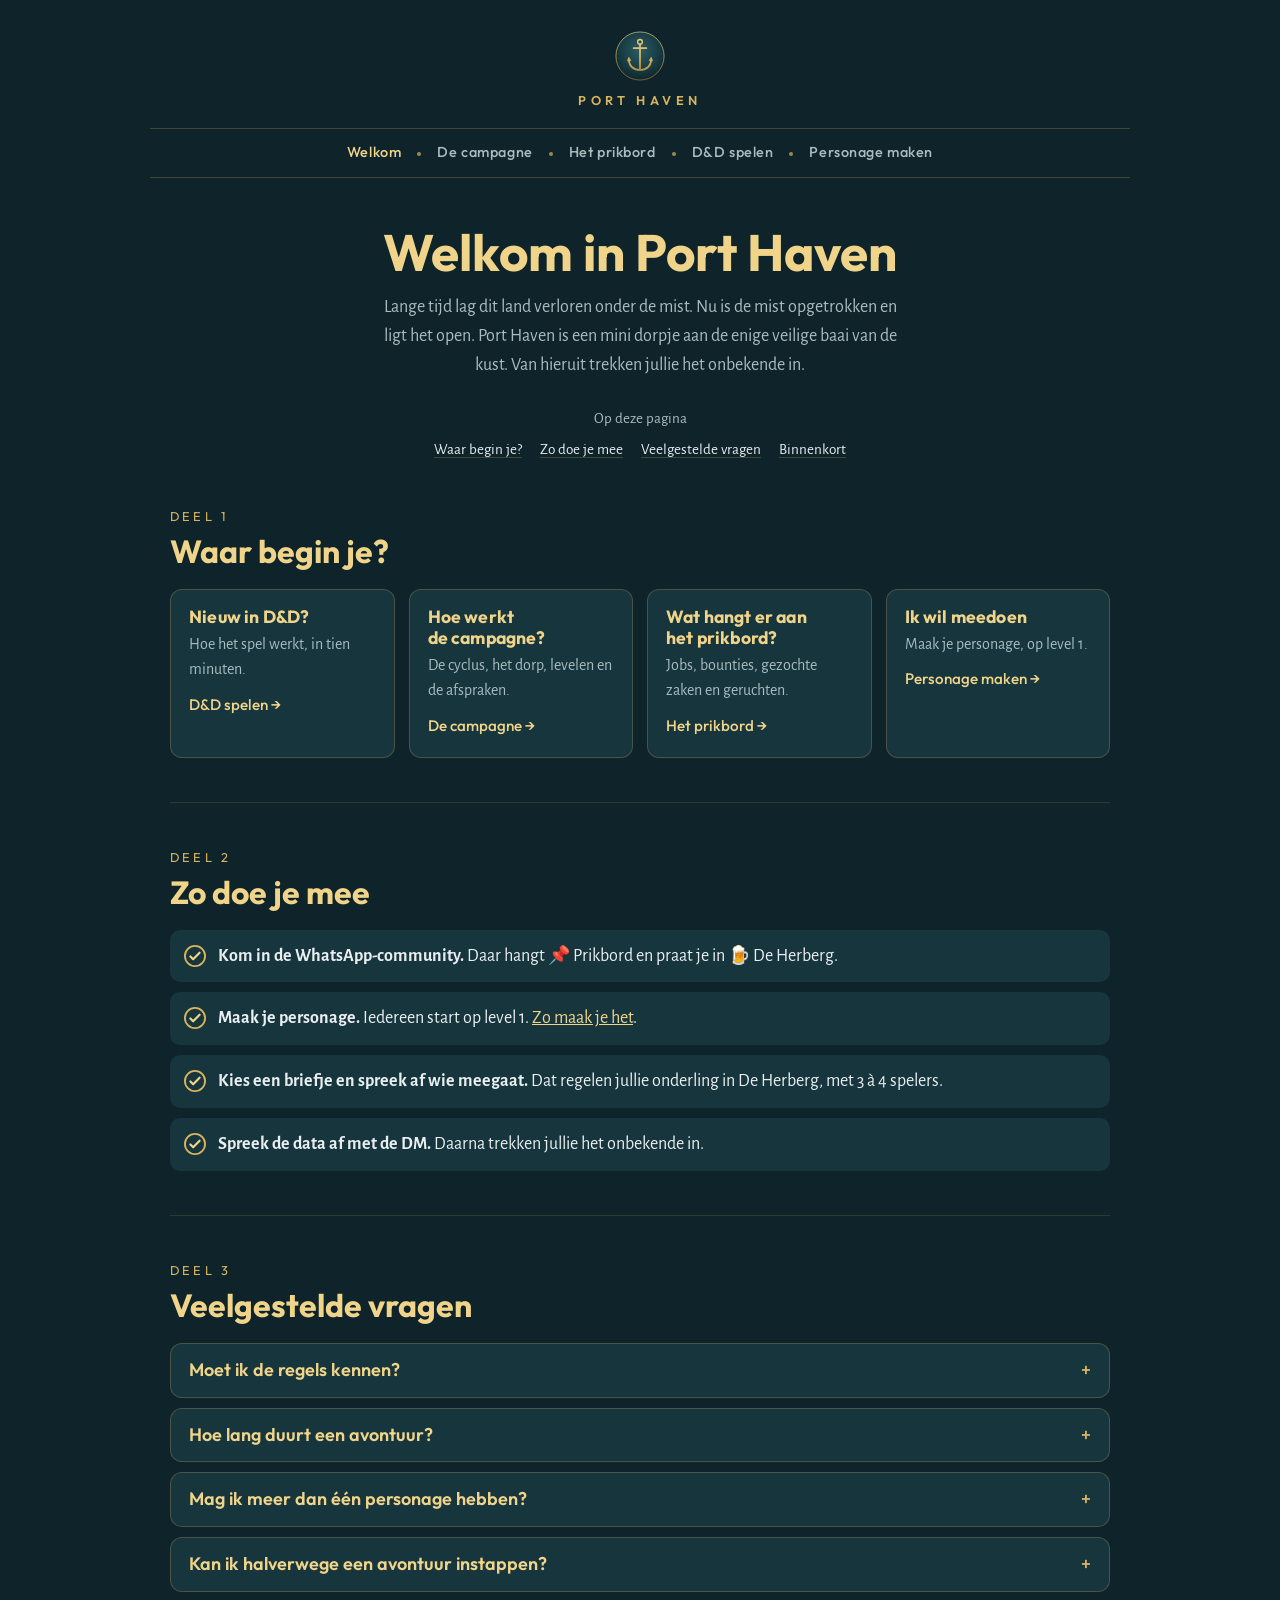
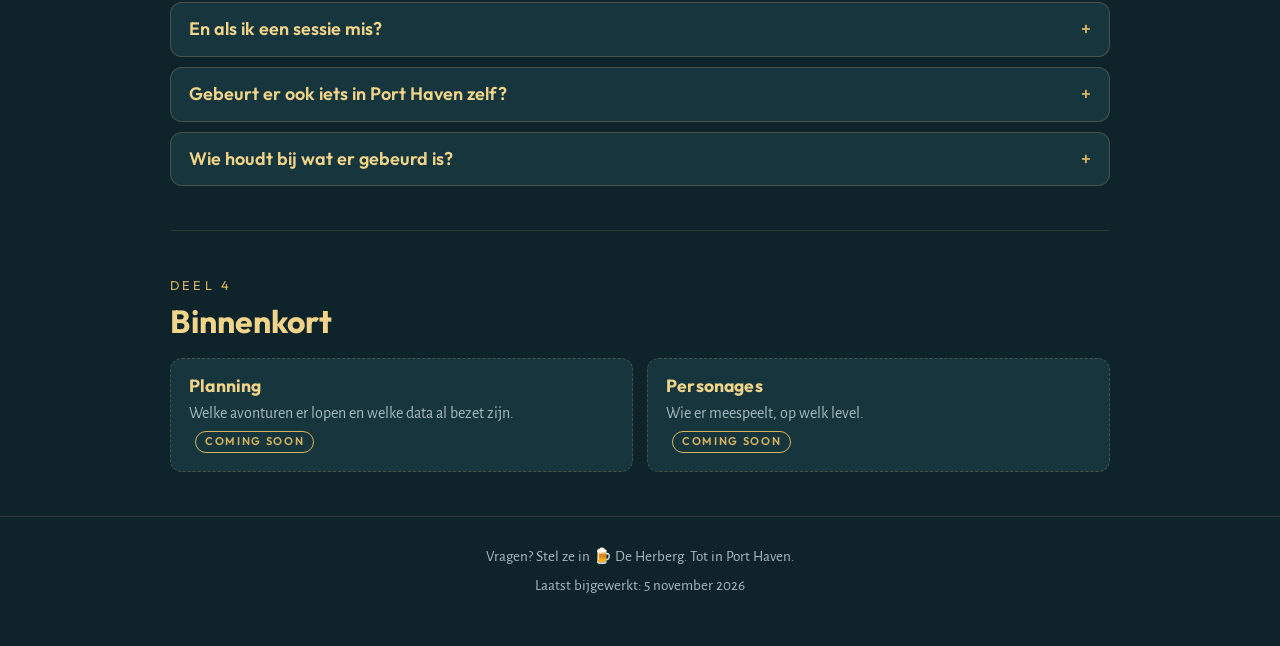
==== commit e808c7c9: "feat: nieuw design en vijf pagina's - Gedeelde style.css (tokens uit het design system) en site.js -" ====
--- a/index.html
+++ b/index.html
@@ -2,384 +2,82 @@
 <html lang="nl">
 <head>
 <meta charset="utf-8">
+<meta name="viewport" content="width=device-width, initial-scale=1">
+<meta name="robots" content="noindex, nofollow">
+<title>Welkom · Port Haven</title>
+<meta name="description" content="Spelersgids voor de West Marches-campagne Port Haven: zo doe je mee.">
+<meta property="og:type" content="website">
+<meta property="og:site_name" content="Port Haven">
+<meta property="og:title" content="Welkom · Port Haven">
+<meta property="og:description" content="Spelersgids voor de West Marches-campagne Port Haven: zo doe je mee.">
+<meta property="og:image" content="https://port-haven.orry.space/favicon.png">
 <link rel="icon" href="favicon.png">
-<meta name="viewport" content="width=device-width, initial-scale=1">
-<title>Zo werkt Port Haven</title>
 <link rel="preconnect" href="https://fonts.googleapis.com">
 <link rel="preconnect" href="https://fonts.gstatic.com" crossorigin>
-<link href="https://fonts.googleapis.com/css2?family=Cinzel:wght@600;700&family=Alegreya+Sans:ital,wght@0,400;0,500;0,700;1,400&display=swap" rel="stylesheet">
-<style>
-:root {
-  /* Eén wereld: diepzee-nacht met goud en perkament, zoals de community-logo's.
-     Layout: smalle leeskolom, secties als hoofdstukken, schema's breken eruit. */
-  --sea: #0e242a;
-  --sea-2: #16353d;
-  --sea-3: #1f4750;
-  --gold: #d9b45f;
-  --gold-soft: #f0d48a;
-  --parchment: #f3e6c7;
-  --ink: #e9eef0;
-  --ink-dim: #a9bcc0;
-  --ok: #7fc59a;
-  --bad: #e07a6a;
-  --display: "Cinzel", "Trajan Pro", Georgia, serif;
-  --body: "Alegreya Sans", "Segoe UI", system-ui, sans-serif;
-  color-scheme: dark;
-}
-* { box-sizing: border-box; }
-html { scroll-behavior: smooth; }
-@media (prefers-reduced-motion: reduce) { html { scroll-behavior: auto; } * { animation: none !important; transition: none !important; } }
-body {
-  margin: 0;
-  background: var(--sea);
-  background-image: radial-gradient(ellipse at 50% -10%, #23505a 0%, transparent 60%);
-  color: var(--ink);
-  font-family: var(--body);
-  font-size: 1.125rem;
-  line-height: 1.6;
-}
-a { color: var(--gold-soft); }
-a:focus-visible, button:focus-visible { outline: 3px solid var(--gold-soft); outline-offset: 3px; border-radius: 6px; }
-.wrap { max-width: 980px; margin: 0 auto; padding: 0 20px; }
-.read { max-width: 68ch; }
-h1, h2, h3 { font-family: var(--display); color: var(--gold-soft); text-wrap: balance; line-height: 1.2; font-weight: 700; }
-h1 { font-size: clamp(2rem, 5vw, 3.2rem); margin: 0; letter-spacing: 0.04em; }
-h2 { font-size: clamp(1.5rem, 3.4vw, 2rem); margin: 0 0 0.6rem; letter-spacing: 0.03em; }
-h3 { font-size: 1.1rem; margin: 0 0 0.3rem; letter-spacing: 0.04em; }
-p { margin: 0 0 1rem; }
-.dim { color: var(--ink-dim); }
-.en { font-style: italic; color: var(--ink-dim); }
-
-/* hero */
-header { padding: 48px 0 28px; }
-.hero { display: flex; gap: 28px; align-items: center; flex-wrap: wrap; }
-.hero svg { width: 120px; height: 120px; flex: none; }
-.hero .kicker { font-family: var(--display); color: var(--gold); letter-spacing: 0.2em; font-size: 0.85rem; text-transform: uppercase; margin-bottom: 6px; }
-.hero p { margin: 10px 0 0; max-width: 52ch; color: var(--ink-dim); }
-
-nav { position: sticky; top: 0; z-index: 5; background: rgba(14,36,42,0.92); backdrop-filter: blur(6px); border-bottom: 1px solid rgba(217,180,95,0.25); }
-nav ol { list-style: none; margin: 0 auto; padding: 10px 20px; max-width: 980px; display: flex; gap: 6px 18px; flex-wrap: wrap; font-size: 0.95rem; counter-reset: n; }
-nav li { counter-increment: n; }
-nav a { text-decoration: none; color: var(--ink-dim); }
-nav a::before { content: counter(n) ". "; color: var(--gold); }
-nav a:hover { color: var(--gold-soft); }
-
-section { padding: 44px 0; border-bottom: 1px solid rgba(217,180,95,0.14); }
-section:last-of-type { border-bottom: 0; }
-.chapter { font-family: var(--display); color: var(--gold); font-size: 0.8rem; letter-spacing: 0.25em; text-transform: uppercase; }
-
-.grid { display: grid; gap: 14px; grid-template-columns: repeat(auto-fit, minmax(220px, 1fr)); margin-top: 18px; }
-.card { background: var(--sea-2); border: 1px solid rgba(217,180,95,0.22); border-radius: 12px; padding: 16px 18px; }
-.card p { margin: 0; color: var(--ink-dim); font-size: 1rem; }
-
-/* dice */
-.dice { display: grid; grid-template-columns: repeat(auto-fit, minmax(100px, 1fr)); gap: 12px; margin-top: 18px; }
-.die { text-align: center; background: var(--sea-2); border-radius: 12px; padding: 14px 8px 10px; border: 1px solid rgba(217,180,95,0.18); }
-.die svg { width: 56px; height: 56px; }
-.die b { display: block; font-family: var(--display); color: var(--gold-soft); margin-top: 4px; }
-.die span { font-size: 0.9rem; color: var(--ink-dim); }
-.die.main { border-color: var(--gold); background: var(--sea-3); }
-
-/* kernregel */
-.formula { display: flex; align-items: center; justify-content: center; flex-wrap: wrap; gap: 10px; margin: 22px 0; }
-.tile { background: var(--parchment); color: #2c1d0e; border-radius: 12px; padding: 12px 18px; text-align: center; min-width: 120px; box-shadow: 0 6px 0 rgba(0,0,0,0.25); }
-.tile b { display: block; font-family: var(--display); font-size: 1.6rem; line-height: 1.1; font-variant-numeric: tabular-nums; }
-.tile small { font-size: 0.85rem; color: #6b5233; }
-.op { font-family: var(--display); font-size: 2rem; color: var(--gold); }
-.roller { background: var(--sea-2); border: 1px solid var(--gold); border-radius: 14px; padding: 18px; display: grid; gap: 14px; }
-.roller-row { display: flex; flex-wrap: wrap; gap: 10px 18px; align-items: center; }
-.roller label { font-size: 0.95rem; color: var(--ink-dim); }
-.roller select { font: inherit; background: var(--sea); color: var(--ink); border: 1px solid rgba(217,180,95,0.5); border-radius: 8px; padding: 6px 10px; }
-button.roll { font-family: var(--display); font-weight: 700; font-size: 1rem; letter-spacing: 0.06em; background: var(--gold); color: #2b1c08; border: 0; border-radius: 999px; padding: 10px 22px; cursor: pointer; }
-button.roll:hover { background: var(--gold-soft); }
-.result { font-size: 1.15rem; min-height: 1.8em; font-variant-numeric: tabular-nums; }
-.result .yes { color: var(--ok); font-weight: 700; }
-.result .no { color: var(--bad); font-weight: 700; }
-.kinds { margin-top: 18px; }
-
-.callout { border-left: 4px solid var(--gold); background: rgba(217,180,95,0.08); padding: 12px 16px; border-radius: 0 10px 10px 0; margin: 18px 0; }
-.callout p:last-child { margin: 0; }
-.test { display: inline-block; vertical-align: middle; font-family: var(--display); font-size: 0.7rem; font-weight: 600; letter-spacing: 0.15em; text-transform: uppercase; color: var(--gold); border: 1px solid var(--gold); border-radius: 999px; padding: 1px 9px; margin-left: 6px; }
-
-/* abilities */
-.abil { display: grid; gap: 10px; grid-template-columns: repeat(3, 1fr); margin-top: 18px; }
-@media (max-width: 560px) { .abil { grid-template-columns: repeat(2, 1fr); } }
-.ab { background: var(--sea-2); border-radius: 12px; padding: 12px 14px; border-top: 3px solid var(--gold); }
-.ab b { font-family: var(--display); color: var(--gold-soft); letter-spacing: 0.08em; }
-.ab div { font-size: 0.95rem; color: var(--ink-dim); }
-
-/* beurt */
-.turn { display: grid; gap: 12px; grid-template-columns: repeat(auto-fit, minmax(200px, 1fr)); margin-top: 18px; }
-.turn .card { position: relative; padding-top: 44px; }
-.badge { position: absolute; top: 12px; left: 18px; font-family: var(--display); font-size: 0.75rem; letter-spacing: 0.15em; text-transform: uppercase; color: var(--sea); background: var(--gold); border-radius: 999px; padding: 2px 10px; }
-.badge.opt { background: transparent; color: var(--gold); border: 1px solid var(--gold); }
-
-/* cyclus */
-.cycle { list-style: none; padding: 0; margin: 22px 0 0; display: grid; gap: 14px; grid-template-columns: repeat(3, 1fr); counter-reset: s; }
-.cycle li { counter-increment: s; background: var(--sea-2); border: 1px solid rgba(217,180,95,0.25); border-radius: 14px; padding: 16px 18px 16px 64px; position: relative; }
-.cycle li::before { content: counter(s); position: absolute; left: 16px; top: 14px; width: 34px; height: 34px; border-radius: 50%; background: var(--gold); color: var(--sea); font-family: var(--display); font-weight: 700; display: grid; place-items: center; }
-.cycle li p { margin: 0; font-size: 1rem; color: var(--ink-dim); }
-.cycle li.out { background: #2a2016; border-color: rgba(240,212,138,0.45); }
-.loop { margin-top: 12px; text-align: center; color: var(--gold); font-family: var(--display); letter-spacing: 0.08em; }
-@media (max-width: 760px) { .cycle { grid-template-columns: 1fr; } }
-
-.board { display: grid; gap: 14px; grid-template-columns: repeat(auto-fit, minmax(200px, 1fr)); margin-top: 18px; }
-.note { background: var(--parchment); color: #2c1d0e; border-radius: 4px; padding: 26px 16px 16px; position: relative; box-shadow: 0 8px 18px rgba(0,0,0,0.35); }
-.note:nth-child(odd) { transform: rotate(-1.2deg); }
-.note:nth-child(even) { transform: rotate(1deg); }
-.note::before { content: ""; position: absolute; top: 8px; left: 50%; width: 14px; height: 14px; margin-left: -7px; border-radius: 50%; background: radial-gradient(circle at 35% 35%, #f6e2a4, #a9853a); }
-.note h3 { color: #5a1d22; }
-.note p { margin: 0; font-size: 1rem; }
-
-/* checklist */
-.check { list-style: none; padding: 0; margin: 18px 0 0; display: grid; gap: 10px; }
-.check li { display: flex; gap: 12px; align-items: flex-start; background: var(--sea-2); border-radius: 10px; padding: 12px 14px; }
-.check svg { flex: none; width: 22px; height: 22px; margin-top: 3px; }
-
-/* woordenlijst */
-dl.words { display: grid; grid-template-columns: max-content 1fr; gap: 8px 18px; margin: 18px 0 0; }
-dl.words dt { font-family: var(--display); color: var(--gold-soft); font-weight: 700; }
-dl.words dd { margin: 0; color: var(--ink-dim); }
-@media (max-width: 480px) { dl.words { grid-template-columns: 1fr; gap: 2px; } dl.words dd { margin-bottom: 10px; } }
-
-footer { padding: 30px 0 50px; color: var(--ink-dim); font-size: 0.95rem; }
-
-/* levelen */
-.pts { display: flex; flex-wrap: wrap; gap: 12px; margin-top: 16px; }
-.pts .tile { min-width: 150px; }
-.ladder { display: grid; grid-template-columns: repeat(7, 1fr); gap: 8px; margin-top: 18px; align-items: end; }
-.rung { background: var(--sea-2); border: 1px solid rgba(217,180,95,0.25); border-radius: 10px; text-align: center; padding: 10px 4px; }
-.rung b { display: block; font-family: var(--display); color: var(--gold-soft); font-size: 1.3rem; }
-.rung small { display: block; color: var(--ink-dim); font-size: 0.85rem; font-variant-numeric: tabular-nums; }
-.rung .tot { color: var(--ink); font-weight: 700; }
-@media (max-width: 640px) { .ladder { grid-template-columns: repeat(4, 1fr); } }
-.legend { color: var(--ink-dim); font-size: 0.95rem; margin-top: 8px; }
-
-/* CR */
-.xp { width: 100%; border-collapse: collapse; font-variant-numeric: tabular-nums; margin-top: 14px; font-size: 1rem; }
-.xp th, .xp td { padding: 7px 10px; text-align: right; border-bottom: 1px solid rgba(217,180,95,0.18); }
-.xp th:first-child, .xp td:first-child { text-align: left; }
-.xp th { font-family: var(--display); color: var(--gold-soft); font-size: 0.9rem; letter-spacing: 0.05em; }
-.tablewrap { overflow-x: auto; }
-.cr-cols { display: grid; gap: 18px; grid-template-columns: 1fr 1fr; margin-top: 10px; }
-@media (max-width: 760px) { .cr-cols { grid-template-columns: 1fr; } }
-.calc { background: var(--sea-2); border: 1px solid var(--gold); border-radius: 14px; padding: 18px; margin-top: 22px; display: grid; gap: 14px; }
-.calc-row { display: flex; flex-wrap: wrap; gap: 10px 16px; align-items: center; }
-.calc label { font-size: 0.95rem; color: var(--ink-dim); display: flex; gap: 8px; align-items: center; }
-.calc select { font: inherit; background: var(--sea); color: var(--ink); border: 1px solid rgba(217,180,95,0.5); border-radius: 8px; padding: 6px 10px; }
-.meter { display: grid; grid-template-columns: repeat(4, 1fr); gap: 6px; }
-.seg { border-radius: 8px; padding: 8px 6px; text-align: center; font-size: 0.9rem; background: rgba(255,255,255,0.05); color: var(--ink-dim); border: 1px solid transparent; }
-.seg b { display: block; font-variant-numeric: tabular-nums; color: var(--ink); }
-.seg.on { border-color: var(--gold-soft); background: rgba(217,180,95,0.18); color: var(--ink); }
-.seg.on.deadly { border-color: var(--bad); background: rgba(224,122,106,0.2); }
-.verdict { font-size: 1.1rem; }
-.ex { display: grid; gap: 12px; grid-template-columns: repeat(auto-fit, minmax(220px, 1fr)); margin-top: 14px; }
-.ex .card b { font-variant-numeric: tabular-nums; }
-</style>
+<link href="https://fonts.googleapis.com/css2?family=Outfit:wght@500;600;700&family=Alegreya+Sans:ital,wght@0,400;0,500;0,700;1,400&display=swap" rel="stylesheet">
+<link rel="stylesheet" href="style.css">
 </head>
 <body>
 
-<header>
-  <div class="wrap hero">
-    <svg viewBox="0 0 1024 1024" aria-hidden="true">
-      <defs>
-        <radialGradient id="hsea" cx="50%" cy="38%" r="70%"><stop offset="0" stop-color="#2b5c63"/><stop offset="0.6" stop-color="#173a42"/><stop offset="1" stop-color="#0b1f25"/></radialGradient>
-        <linearGradient id="hgold" gradientUnits="userSpaceOnUse" x1="0" y1="150" x2="0" y2="880"><stop offset="0" stop-color="#f0d48a"/><stop offset="0.55" stop-color="#d9b45f"/><stop offset="1" stop-color="#a9853a"/></linearGradient>
-      </defs>
-      <circle cx="512" cy="512" r="440" fill="url(#hsea)"/>
-      <g transform="translate(512 506) scale(1.06) translate(-512 -530)">
-        <g fill="none" stroke="url(#hgold)" stroke-linecap="round">
-          <circle cx="512" cy="292" r="40" stroke-width="24"/>
-          <line x1="512" y1="334" x2="512" y2="760" stroke-width="30"/>
-          <line x1="402" y1="400" x2="622" y2="400" stroke-width="28"/>
-          <path d="M 318 590 Q 326 772 512 778 Q 698 772 706 590" stroke-width="28"/>
-        </g>
-        <g fill="url(#hgold)"><polygon points="286,628 318,548 362,616"/><polygon points="738,628 706,548 662,616"/></g>
-      </g>
-      <circle cx="512" cy="512" r="440" fill="none" stroke="url(#hgold)" stroke-width="12"/>
-    </svg>
-    <div>
-      <div class="kicker">Port Haven</div>
-      <h1>Zo werkt Port Haven</h1>
-      <p>Lange tijd lag dit land verloren onder de mist. Nu is de mist opgetrokken en ligt het open. Port Haven is een mini dorpje aan de enige veilige baai van de kust. Hier lees je hoe onze campagne werkt.</p>
-    </div>
-  </div>
+<header class="signboard">
+  <a class="home" href="index.html"><img src="emblem.svg" alt=""><span class="wordmark">Port Haven</span></a>
+  <nav aria-label="Hoofdmenu">
+    <button class="menu-toggle" type="button" aria-expanded="false">Menu</button>
+    <ul><li><a class="page" href="index.html" aria-current="page">Welkom</a></li><li><a class="page" href="campagne.html">De campagne</a></li><li><a class="page" href="prikbord.html">Het prikbord</a></li><li><a class="page" href="beginners.html">D&amp;D spelen</a></li><li><a class="page" href="personage.html">Personage maken</a></li></ul>
+  </nav>
 </header>
 
-<nav aria-label="Inhoud"><ol><li><a href="#cyclus">De cyclus</a></li><li><a href="#dorp">Het dorp</a></li><li><a href="#prikbord">Het prikbord</a></li><li><a href="#levelen">Levelen</a></li><li><a href="#regels">Afspraken</a></li><li><a href="#gevaar">Gevaar (CR)</a></li></ol></nav>
-
-<main class="wrap">
-<section id="cyclus">
+<main>
+<div class="hero wrap"><h1>Welkom in Port Haven</h1><p>Lange tijd lag dit land verloren onder de mist. Nu is de mist opgetrokken en ligt het open. Port Haven is een mini dorpje aan de enige veilige baai van de kust. Van hieruit trekken jullie het onbekende in.</p></div>
+<div class="onpage wrap">Op deze pagina<br><ul><li><a href="#start">Waar begin je?</a></li><li><a href="#meedoen">Zo doe je mee</a></li><li><a href="#vragen">Veelgestelde vragen</a></li><li><a href="#binnenkort">Binnenkort</a></li></ul></div>
+<div class="wrap">
+<section id="start">
   <div class="chapter">Deel 1</div>
-  <h2>De cyclus</h2>
-  <div class="read">
-    
-    <p>Avonturen gebeuren altijd buiten het dorp. Een avontuur duurt 1 à 3 sessies en zo gaat het rond:</p>
-  </div>
-
-  <ol class="cycle">
-    <li><h3>Prikbord</h3><p>Er hangt een job, bounty, gezochte zaak of gerucht in 📌 Prikbord.</p></li>
-    <li><h3>Party vormen</h3><p>Spreek in 🍺 De Herberg onderling af wie meegaat: een groepje van 3 à 4 spelers. Dat regelen jullie zelf.</p></li>
-    <li><h3>Data afspreken</h3><p>Samen met de DM. Liefst 1 sessie per week, hooguit om de 2 weken, plus een paar reservedata.</p></li>
-    <li class="out"><h3>Op avontuur</h3><p>Buiten het dorp, in het onbekende. 1 à 3 sessies.</p></li>
-    <li><h3>Terug in Port Haven</h3><p>Elk avontuur eindigt terug in het dorp.</p></li>
-    <li><h3>Vertel wat je zag</h3><p>Deel in De Herberg wat je ontdekte. Dat is alles wat de anderen weten.</p></li>
-  </ol>
-  <div class="loop">↺ en dan hangt er iets nieuws aan het prikbord</div>
-
-  </section>
-<section id="dorp">
-  <div class="chapter">Deel 2</div>
-  <h2>Het dorp</h2>
-  <div class="read">
-    <p>Port Haven is gevestigd tussen ruïnes. Het is nog piepklein: een herberg, met het prikbord, en wat tenten om in te slapen. Meer is er niet. Nog niet.</p>
-    <p>Elke keer komen er nieuwe avonturiers aan per schip. Daarom start iedereen op level 1.</p>
-    <p>Wat jullie buiten het dorp ontdekken en veilig maken, komt terug naar Port Haven. Zo groeit het dorp, stukje per stukje, ook op de kaart. Hoe Port Haven er over een jaar uitziet, hangt helemaal van jullie af.</p>
+  <h2>Waar begin je?</h2>
+  <div class="grid">
+    <a class="card" href="beginners.html"><h3>Nieuw in D&amp;D?</h3><p>Hoe het spel werkt, in tien minuten.</p><span class="more">D&amp;D spelen →</span></a>
+    <a class="card" href="campagne.html"><h3>Hoe werkt de campagne?</h3><p>De cyclus, het dorp, levelen en de afspraken.</p><span class="more">De campagne →</span></a>
+    <a class="card" href="prikbord.html"><h3>Wat hangt er aan het prikbord?</h3><p>Jobs, bounties, gezochte zaken en geruchten.</p><span class="more">Het prikbord →</span></a>
+    <a class="card" href="personage.html"><h3>Ik wil meedoen</h3><p>Maak je personage, op level 1.</p><span class="more">Personage maken →</span></a>
   </div>
 </section>
-<section id="prikbord">
+<section id="meedoen">
+  <div class="chapter">Deel 2</div>
+  <h2>Zo doe je mee</h2>
+  <ul class="check mt">
+    <li><svg viewBox="0 0 24 24" aria-hidden="true"><circle cx="12" cy="12" r="11" fill="none" stroke="#d9b45f" stroke-width="2"/><path d="M7 12.5l3 3 7-7" fill="none" stroke="#f0d48a" stroke-width="2.4" stroke-linecap="round" stroke-linejoin="round"/></svg><div><b>Kom in de WhatsApp-community.</b> Daar hangt 📌 Prikbord en praat je in 🍺 De Herberg.</div></li>
+    <li><svg viewBox="0 0 24 24" aria-hidden="true"><circle cx="12" cy="12" r="11" fill="none" stroke="#d9b45f" stroke-width="2"/><path d="M7 12.5l3 3 7-7" fill="none" stroke="#f0d48a" stroke-width="2.4" stroke-linecap="round" stroke-linejoin="round"/></svg><div><b>Maak je personage.</b> Iedereen start op level 1. <a href="personage.html">Zo maak je het</a>.</div></li>
+    <li><svg viewBox="0 0 24 24" aria-hidden="true"><circle cx="12" cy="12" r="11" fill="none" stroke="#d9b45f" stroke-width="2"/><path d="M7 12.5l3 3 7-7" fill="none" stroke="#f0d48a" stroke-width="2.4" stroke-linecap="round" stroke-linejoin="round"/></svg><div><b>Kies een briefje en spreek af wie meegaat.</b> Dat regelen jullie onderling in De Herberg, met 3 à 4 spelers.</div></li>
+    <li><svg viewBox="0 0 24 24" aria-hidden="true"><circle cx="12" cy="12" r="11" fill="none" stroke="#d9b45f" stroke-width="2"/><path d="M7 12.5l3 3 7-7" fill="none" stroke="#f0d48a" stroke-width="2.4" stroke-linecap="round" stroke-linejoin="round"/></svg><div><b>Spreek de data af met de DM.</b> Daarna trekken jullie het onbekende in.</div></li>
+  </ul>
+</section>
+<section id="vragen">
   <div class="chapter">Deel 3</div>
-  <h2>Het prikbord</h2>
-<div class="read"><p>In 📌 Prikbord hangt de DM vier soorten briefjes. Alleen de DM post daar; reageren doe je in 🍺 De Herberg.</p></div>
-  <div class="board">
-    <div class="note"><h3>Job</h3><p>Een opdracht met een opdrachtgever en een beloning.</p></div>
-    <div class="note"><h3>Bounty</h3><p>Een premie op een doelwit.</p></div>
-    <div class="note"><h3>Gezocht</h3><p>Iemand zoekt een voorwerp, materiaal of een vermiste persoon.</p></div>
-    <div class="note"><h3>Gerucht</h3><p>Wat er verteld wordt. Waar of niet? Zoek het zelf uit.</p></div>
-  </div>
-  <p class="dim" style="margin-top:18px">Bij een avontuur staat altijd hoeveel sessies het gepland is en hoeveel AP het oplevert. Het levelbereik en het gevaar (CR, zie onderaan) staan er meestal bij. Niet altijd: bij een gerucht weet niemand precies wat je te wachten staat, en ook een job kan je het onbekende in sturen. Een ? betekent dat niemand het weet. Een gerucht dat je niet loslaat? Stel in De Herberg een expeditie voor.</p>
-  <p class="dim">De beloning is voor de hele party. Jullie verdelen ze zelf. <span class="test">in test</span></p>
-
-  </section>
-<section id="levelen">
-  <div class="chapter">Deel 4</div>
-  <h2>Levelen <span class="test">in test</span></h2>
-  <div class="read"><p class="dim">Dit levelsysteem testen we nog. Het kan nog wijzigen als blijkt dat het te snel of te traag gaat.</p></div>
-  <div class="read"><p>Iedereen start op level 1. Je stijgt in level met <b>Adventure Points (AP)</b>. Die krijg je per avontuur, volgens hoe lang het gepland is:</p></div>
-  <div class="pts">
-    <div class="tile"><b>1 AP</b><small>avontuur van 1 avond</small></div>
-    <div class="tile"><b>2 AP</b><small>avontuur van 2 avonden</small></div>
-    <div class="tile"><b>3 AP</b><small>avontuur van 3 avonden</small></div>
-  </div>
-  <p class="dim" style="margin-top:14px">De geplande lengte staat altijd op het briefje. Sneller klaar? Je krijgt toch alle AP. Langer bezig? Er komen geen AP bij. Mislukt of afgebroken? Dan krijg je de helft: je hebt nog steeds iets gedaan. Halve AP worden bewaard.</p>
-
-  <h3 style="margin-top:24px">Wat kost een level?</h3>
-  <div class="ladder" aria-label="Levels 2 tot 8 met kost en totaal aantal AP"><div class="rung" style="min-height:94px"><small>level</small><b>2</b><small>kost 1</small><small class="tot">totaal 1</small></div><div class="rung" style="min-height:102px"><small>level</small><b>3</b><small>kost 2</small><small class="tot">totaal 3</small></div><div class="rung" style="min-height:114px"><small>level</small><b>4</b><small>kost 3</small><small class="tot">totaal 6</small></div><div class="rung" style="min-height:130px"><small>level</small><b>5</b><small>kost 4</small><small class="tot">totaal 10</small></div><div class="rung" style="min-height:146px"><small>level</small><b>6</b><small>kost 4</small><small class="tot">totaal 14</small></div><div class="rung" style="min-height:166px"><small>level</small><b>7</b><small>kost 5</small><small class="tot">totaal 19</small></div><div class="rung" style="min-height:186px"><small>level</small><b>8</b><small>kost 5</small><small class="tot">totaal 24</small></div></div>
-  <p class="legend">Voorbeeld: voor level 5 heb je in totaal 10 AP nodig.</p>
-
-  <div class="grid">
-    <div class="card"><h3>Alleen in Port Haven</h3><p>Je levelt alleen als je terug in het dorp bent, nooit midden in een avontuur.</p></div>
-    <div class="card"><h3>Eén level per keer</h3><p>Per terugkeer stijg je hooguit 1 level. AP die overblijven, hou je voor de volgende keer.</p></div>
-    <div class="card"><h3>Afhaken telt niet</h3><p>Wie halverwege een avontuur afhaakt, krijgt er geen AP voor. Invallen kan niet: de party ligt vast bij de start.</p></div>
-  </div>
-
-  <div class="callout">
-    <p><b>Story Points (SP).</b> Wie kennis deelt, wordt beloond: de kaart aanvullen, notities delen, een gerucht doorgeven. Dat levert 1 SP per bijdrage op, met een maximum van 2 per avontuur. Spaar ze: later zijn ze iets waard.</p>
+  <h2>Veelgestelde vragen</h2>
+  <div class="faq">
+    <details><summary>Moet ik de regels kennen?</summary><p>Nee. Zeg wat je wil doen, de DM vertelt je wat je moet gooien. Wil je toch de basis kennen? Lees <a href="beginners.html">D&amp;D voor beginners</a>.</p></details>
+    <details><summary>Hoe lang duurt een avontuur?</summary><p>1 à 3 sessies. Hoeveel het er gepland zijn, staat altijd op het briefje.</p></details>
+    <details><summary>Mag ik meer dan één personage hebben?</summary><p>Ja, maar je speelt er maar één per avontuur.</p></details>
+    <details><summary>Kan ik halverwege een avontuur instappen?</summary><p>Nee. De party ligt vast bij de start. Niemand valt halverwege in.</p></details>
+    <details><summary>En als ik een sessie mis?</summary><p>Daar zijn nog geen regels voor. En het zou echt, écht jammer zijn als de DM er eentje moet verzinnen. Je party rekent op je. 🥺</p></details>
+    <details><summary>Gebeurt er ook iets in Port Haven zelf?</summary><p>Nee. Port Haven is veilig. Avonturen gebeuren altijd buiten het dorp, en eindigen er ook weer.</p></details>
+    <details><summary>Wie houdt bij wat er gebeurd is?</summary><p>Jullie. De DM vertelt niet na wat er gebeurd is. Neem notities en deel na elk avontuur in De Herberg wat je zag.</p></details>
   </div>
 </section>
-<section id="regels">
-  <div class="chapter">Deel 5</div>
-  <h2>Afspraken</h2>
+<section id="binnenkort">
+  <div class="chapter">Deel 4</div>
+  <h2>Binnenkort</h2>
   <div class="grid">
-    <div class="card"><h3>Open tafel</h3><p>Een pool van spelers. Elk avontuur speelt een ander groepje van 3 à 4. We spelen met D&amp;D 5.5 (2024).</p></div>
-    <div class="card"><h3>Data</h3><p>Afspreken samen met de DM. Sessies liggen dicht bij elkaar: liefst 1 per week, hooguit om de 2 weken. Plus een paar reservedata; wat niet nodig is, valt weer vrij.</p></div>
-    <div class="card"><h3>Geen vaste avond</h3><p>Elk avontuur krijgt zijn eigen data en dag. Er kunnen rustweken tussen zitten.</p></div>
-    <div class="card"><h3>Vaste party</h3><p>De party ligt vast bij de start. Niemand valt halverwege in.</p></div>
-    <div class="card"><h3>Eén avontuur tegelijk</h3><p>Er kunnen avonturen tegelijk lopen, maar jij zit er altijd maar in één.</p></div>
-    <div class="card"><h3>Niet komen opdagen?</h3><p>Daar zijn nog geen regels voor. En het zou echt, écht jammer zijn als de DM er eentje moet verzinnen. Je party rekent op je. 🥺</p></div>
-    <div class="card"><h3>Altijd terug</h3><p>Elk avontuur eindigt terug in Port Haven. In het dorp zelf gebeuren geen avonturen.</p></div>
+    <div class="card soon"><h3>Planning</h3><p>Welke avonturen er lopen en welke data al bezet zijn.</p><span class="test">coming soon</span></div>
+    <div class="card soon"><h3>Personages</h3><p>Wie er meespeelt, op welk level.</p><span class="test">coming soon</span></div>
   </div>
-  <div class="callout">
-    <p><b>Jullie houden zelf de geschiedenis bij.</b> De DM vertelt niet na wat er gebeurd is. Wat jullie opschrijven en aan elkaar vertellen, is wat het dorp weet. Fout onthouden? Pech. Neem dus notities.</p>
-  </div>
-
-  <ul class="check">
-    <li><svg viewBox="0 0 24 24"><circle cx="12" cy="12" r="11" fill="none" stroke="#d9b45f" stroke-width="2"/><path d="M7 12.5l3 3 7-7" fill="none" stroke="#f0d48a" stroke-width="2.4" stroke-linecap="round" stroke-linejoin="round"/></svg><div><b>Neem notities.</b> Wat je niet opschrijft of vertelt, vergeet het dorp.</div></li>
-    <li><svg viewBox="0 0 24 24"><circle cx="12" cy="12" r="11" fill="none" stroke="#d9b45f" stroke-width="2"/><path d="M7 12.5l3 3 7-7" fill="none" stroke="#f0d48a" stroke-width="2.4" stroke-linecap="round" stroke-linejoin="round"/></svg><div><b>Deel na elk avontuur in De Herberg</b> wat je zag en ontdekte.</div></li>
-  </ul>
 </section>
-<section id="gevaar">
-  <div class="chapter">Deel 6</div>
-  <h2>Gevaar: de CR</h2>
-  <div class="read">
-    <p>Bij een briefje staat meestal een <span class="en">CR</span> (Challenge Rating): hoe gevaarlijk het is. Staat er een ?, dan weet niemand het. Elke CR is een aantal XP waard. Je party heeft samen een XP-budget, afhankelijk van ieders level. Leg die twee naast elkaar en je weet of je party het aankan.</p>
-  </div>
-
-  <div class="cr-cols">
-    <div class="tablewrap">
-      <h3>Wat je party aankan, per personage</h3>
-      <table class="xp">
-        <thead><tr><th>Level</th><th>Licht</th><th>Gemiddeld</th><th>Zwaar</th></tr></thead>
-        <tbody><tr><td>Level 1</td><td>50</td><td>75</td><td>100</td></tr><tr><td>Level 2</td><td>100</td><td>150</td><td>200</td></tr><tr><td>Level 3</td><td>150</td><td>225</td><td>400</td></tr><tr><td>Level 4</td><td>250</td><td>375</td><td>500</td></tr><tr><td>Level 5</td><td>500</td><td>750</td><td>1.100</td></tr><tr><td>Level 6</td><td>600</td><td>1.000</td><td>1.400</td></tr><tr><td>Level 7</td><td>750</td><td>1.300</td><td>1.700</td></tr><tr><td>Level 8</td><td>1.000</td><td>1.700</td><td>2.100</td></tr></tbody>
-      </table>
-    </div>
-    <div class="tablewrap">
-      <h3>Wat het gevaar waard is</h3>
-      <table class="xp">
-        <thead><tr><th>CR</th><th>XP</th></tr></thead>
-        <tbody><tr><td>CR 1/8</td><td>25</td></tr><tr><td>CR 1/4</td><td>50</td></tr><tr><td>CR 1/2</td><td>100</td></tr><tr><td>CR 1</td><td>200</td></tr><tr><td>CR 2</td><td>450</td></tr><tr><td>CR 3</td><td>700</td></tr><tr><td>CR 4</td><td>1.100</td></tr><tr><td>CR 5</td><td>1.800</td></tr><tr><td>CR 6</td><td>2.300</td></tr><tr><td>CR 7</td><td>2.900</td></tr><tr><td>CR 8</td><td>3.900</td></tr></tbody>
-      </table>
-    </div>
-  </div>
-
-  <h3 style="margin-top:26px">Voorbeeld: CR 2 (450 XP)</h3>
-  <div class="ex">
-    <div class="card"><h3>2× level 1 + 2× level 2</h3><p>Gemiddeld budget: 2 × 75 + 2 × 150 = <b>450</b>. Precies goed: een gemiddeld gevecht.</p></div>
-    <div class="card"><h3>3× level 2</h3><p>Gemiddeld budget: 3 × 150 = <b>450</b>. Ook precies goed, met één speler minder.</p></div>
-    <div class="card"><h3>4× level 1</h3><p>Zwaar budget: 4 × 100 = <b>400</b>. CR 2 gaat daarover: levensgevaarlijk.</p></div>
-  </div>
-
-  <div class="calc" role="group" aria-labelledby="calc-title">
-    <h3 id="calc-title">Reken het zelf uit</h3>
-    <div class="calc-row">
-      <label for="p1">Speler 1 <select id="p1"><option value="0">niemand</option><option value="1">level 1</option><option value="2">level 2</option><option value="3">level 3</option><option value="4">level 4</option><option value="5">level 5</option><option value="6">level 6</option><option value="7">level 7</option><option value="8">level 8</option></select></label>
-      <label for="p2">Speler 2 <select id="p2"><option value="0">niemand</option><option value="1">level 1</option><option value="2">level 2</option><option value="3">level 3</option><option value="4">level 4</option><option value="5">level 5</option><option value="6">level 6</option><option value="7">level 7</option><option value="8">level 8</option></select></label>
-      <label for="p3">Speler 3 <select id="p3"><option value="0">niemand</option><option value="1">level 1</option><option value="2">level 2</option><option value="3">level 3</option><option value="4">level 4</option><option value="5">level 5</option><option value="6">level 6</option><option value="7">level 7</option><option value="8">level 8</option></select></label>
-      <label for="p4">Speler 4 <select id="p4"><option value="0">niemand</option><option value="1">level 1</option><option value="2">level 2</option><option value="3">level 3</option><option value="4">level 4</option><option value="5">level 5</option><option value="6">level 6</option><option value="7">level 7</option><option value="8">level 8</option></select></label>
-    </div>
-    <div class="calc-row"><label for="crsel">Gevaar op het briefje <select id="crsel"><option value="25">CR 1/8 (25 XP)</option><option value="50">CR 1/4 (50 XP)</option><option value="100">CR 1/2 (100 XP)</option><option value="200">CR 1 (200 XP)</option><option value="450" selected>CR 2 (450 XP)</option><option value="700">CR 3 (700 XP)</option><option value="1100">CR 4 (1100 XP)</option><option value="1800">CR 5 (1800 XP)</option><option value="2300">CR 6 (2300 XP)</option><option value="2900">CR 7 (2900 XP)</option><option value="3900">CR 8 (3900 XP)</option></select></label></div>
-    <div class="meter" aria-hidden="true">
-      <div class="seg" id="s0">Licht<b id="b0">0</b></div>
-      <div class="seg" id="s1">Gemiddeld<b id="b1">0</b></div>
-      <div class="seg" id="s2">Zwaar<b id="b2">0</b></div>
-      <div class="seg deadly" id="s3">Levensgevaarlijk<b>meer</b></div>
-    </div>
-    <div class="verdict" id="verdict" aria-live="polite"></div>
-  </div>
-
-  <div class="callout"><p><b>Opgelet.</b> Eén monster met een CR hoger dan je level kan een personage in één klap neerleggen, ook als het budget klopt. De CR is een inschatting, geen belofte. Vluchten is ook een optie.</p></div>
-</section>
-<section id="nieuw">
-  <div class="callout"><p><b>Nieuw in D&amp;D?</b> Lees eerst de basis: <a href="beginners.html">D&amp;D voor beginners</a>.</p></div>
-</section>
-
+</div>
 </main>
 
 <footer>
-  <div class="wrap">Vragen? Stel ze in 🍺 De Herberg. Tot in Port Haven.</div>
+  <div class="wrap"><p>Vragen? Stel ze in 🍺 De Herberg. Tot in Port Haven.</p><p>Laatst bijgewerkt: 5 november 2026</p></div>
 </footer>
-
-<script>
-(function () {
-  var B = {1:[50,75,100],2:[100,150,200],3:[150,225,400],4:[250,375,500],5:[500,750,1100],6:[600,1000,1400],7:[750,1300,1700],8:[1000,1700,2100]};
-  var ids = ['p1','p2','p3','p4'];
-  var start = ['1','1','2','2'];
-  ids.forEach(function (id, i) { document.getElementById(id).value = start[i]; });
-  function fmt(n) { return n.toLocaleString('nl-BE'); }
-  function update() {
-    var t = [0,0,0], n = 0;
-    ids.forEach(function (id) { var l = +document.getElementById(id).value; if (l) { n++; for (var k=0;k<3;k++) t[k] += B[l][k]; } });
-    var xp = +document.getElementById('crsel').value;
-    for (var k=0;k<3;k++) document.getElementById('b'+k).textContent = fmt(t[k]);
-    var idx = n === 0 ? -1 : (xp <= t[0] ? 0 : xp <= t[1] ? 1 : xp <= t[2] ? 2 : 3);
-    for (var j=0;j<4;j++) document.getElementById('s'+j).classList.toggle('on', j === idx);
-    var names = ['licht','gemiddeld','zwaar','levensgevaarlijk'];
-    document.getElementById('verdict').innerHTML = n === 0 ? 'Kies minstens één speler.' :
-      'Gevaar van <b>' + fmt(xp) + ' XP</b> voor deze party: <b>' + names[idx] + '</b>.';
-  }
-  ids.concat(['crsel']).forEach(function (id) { document.getElementById(id).addEventListener('change', update); });
-  update();
-})();
-</script>
+<script src="site.js"></script>
 </body>
 </html>
--- a/style.css
+++ b/style.css
@@ -0,0 +1,277 @@
+/* Port Haven — gedeelde stylesheet. Bron: design system 'Port Haven'. Alleen tokens gebruiken. */
+:root {
+  --sea: #0e242a;
+  --sea-2: #16353d;
+  --sea-3: #1f4750;
+  --gold: #d9b45f;
+  --gold-soft: #f0d48a;
+  --gold-deep: #a9853a;
+  --ink: #e9eef0;
+  --ink-dim: #a9bcc0;
+  --parchment: #f3e6c7;
+  --parchment-ink: #2c1d0e;
+  --parchment-muted: #6b5233;
+  --note-title: #5a1d22;
+  --button-ink: #2b1c08;
+  --out: #2a2016;
+  --ok: #7fc59a;
+  --bad: #e07a6a;
+  --bad-fix: #e88a7a;
+  --line: rgba(217, 180, 95, 0.25);
+  --line-faint: rgba(217, 180, 95, 0.14);
+  --line-strong: rgba(217, 180, 95, 0.5);
+  --gold-wash: rgba(217, 180, 95, 0.08);
+  --gold-tint: rgba(217, 180, 95, 0.18);
+  --nav-glass: rgba(14, 36, 42, 0.92);
+  --space-6: 6px;
+  --space-10: 10px;
+  --space-12: 12px;
+  --space-14: 14px;
+  --space-16: 16px;
+  --space-18: 18px;
+  --space-20: 20px;
+  --space-22: 22px;
+  --space-28: 28px;
+  --space-44: 44px;
+  --space-48: 48px;
+  --radius-note: 4px;
+  --radius-sm: 8px;
+  --radius-md: 10px;
+  --radius-lg: 12px;
+  --radius-xl: 14px;
+  --radius-pill: 999px;
+  --shadow-tile: 0 6px 0 rgba(0, 0, 0, 0.25);
+  --shadow-note: 0 8px 18px rgba(0, 0, 0, 0.35);
+  --wrap-max: 980px;
+  --read-max: 68ch;
+  --hero-emblem: 120px;
+  --font-display: "Outfit", "Segoe UI", system-ui, sans-serif;
+  --font-body: "Alegreya Sans", "Segoe UI", system-ui, sans-serif;
+}
+
+:root {
+  --display: var(--font-display);
+  --body: var(--font-body);
+  color-scheme: dark;
+}
+* { box-sizing: border-box; }
+body {
+  margin: 0;
+  background: var(--sea);
+  color: var(--ink);
+  font-family: var(--body);
+  font-size: 1.125rem;
+  line-height: 1.6;
+}
+a { color: var(--gold-soft); }
+a:focus-visible, button:focus-visible, select:focus-visible { outline: 3px solid var(--gold-soft); outline-offset: 3px; border-radius: 6px; }
+.wrap { max-width: var(--wrap-max); margin: 0 auto; padding: 0 var(--space-20); }
+.read { max-width: var(--read-max); }
+h1, h2, h3 { font-family: var(--display); color: var(--gold-soft); text-wrap: balance; line-height: 1.2; font-weight: 700; }
+h1 { font-size: clamp(2rem, 5vw, 3.2rem); margin: 0; }
+h2 { font-size: clamp(1.5rem, 3.4vw, 2rem); margin: 0 0 0.6rem; }
+h3 { font-size: 1.1rem; margin: 0 0 0.3rem; letter-spacing: 0.01em; }
+p { margin: 0 0 1rem; }
+.dim { color: var(--ink-dim); }
+.en { font-style: italic; color: var(--ink-dim); }
+
+/* uithangbord (hoofdnavigatie) */
+.signboard { text-align: center; padding: var(--space-28) var(--space-20) 0; }
+.signboard .home { display: inline-flex; flex-direction: column; align-items: center; gap: var(--space-6); text-decoration: none; }
+.signboard .home img { width: 56px; height: 56px; }
+.signboard .wordmark { font-family: var(--display); font-weight: 600; font-size: 0.8rem; letter-spacing: 0.35em; text-transform: uppercase; color: var(--gold); }
+.signboard nav { max-width: var(--wrap-max); margin: var(--space-18) auto 0; border-top: 1px solid var(--line); border-bottom: 1px solid var(--line); }
+.signboard ul { list-style: none; margin: 0; padding: var(--space-12) 0; display: flex; justify-content: center; align-items: center; flex-wrap: wrap; gap: var(--space-6) 0; font-family: var(--display); font-weight: 500; font-size: 0.9rem; letter-spacing: 0.04em; }
+.signboard li + li::before { content: ""; display: inline-block; width: 4px; height: 4px; border-radius: 50%; background: var(--gold); opacity: 0.7; margin: 0 var(--space-16); vertical-align: middle; }
+.signboard a.page { color: var(--ink-dim); text-decoration: none; }
+.signboard a.page:hover, .signboard a.page[aria-current="page"] { color: var(--gold-soft); }
+.signboard .menu-toggle { display: none; font-family: var(--display); font-weight: 500; letter-spacing: 0.15em; text-transform: uppercase; font-size: 0.8rem; background: none; border: 0; color: var(--gold-soft); padding: var(--space-12) var(--space-20); cursor: pointer; }
+@media (max-width: 720px) {
+  .signboard .menu-toggle { display: inline-block; }
+  .signboard ul { display: none; flex-direction: column; padding-top: 0; }
+  .signboard nav.open ul { display: flex; }
+  .signboard li + li::before { display: none; }
+  .signboard a.page { display: block; padding: var(--space-10) 0; font-size: 1rem; }
+}
+
+/* paginakop */
+.hero { text-align: center; padding-top: var(--space-44); padding-bottom: var(--space-28); }
+.hero .kicker { font-family: var(--display); font-weight: 600; color: var(--gold); letter-spacing: 0.2em; font-size: 0.85rem; text-transform: uppercase; margin-bottom: var(--space-6); }
+.hero p { margin: var(--space-10) auto 0; max-width: 52ch; color: var(--ink-dim); }
+
+/* op deze pagina */
+.onpage { text-align: center; font-size: 0.95rem; color: var(--ink-dim); }
+.onpage ul { list-style: none; display: inline-flex; flex-wrap: wrap; justify-content: center; gap: var(--space-6) var(--space-18); margin: var(--space-6) 0 0; padding: 0; }
+.onpage a { color: var(--ink); text-decoration: none; border-bottom: 1px solid var(--line); }
+.onpage a:hover { color: var(--gold-soft); border-color: var(--gold-soft); }
+
+/* hoofdstuk */
+section { padding: var(--space-44) 0; border-bottom: 1px solid var(--line-faint); }
+.chapter { font-family: var(--display); color: var(--gold); font-size: 0.8rem; letter-spacing: 0.25em; text-transform: uppercase; }
+
+/* kaarten */
+.grid { display: grid; gap: var(--space-14); grid-template-columns: repeat(auto-fit, minmax(220px, 1fr)); margin-top: var(--space-18); }
+.card { background: var(--sea-2); border: 1px solid var(--line); border-radius: var(--radius-lg); padding: var(--space-16) var(--space-18); position: relative; }
+.card p { margin: 0; color: var(--ink-dim); font-size: 1rem; }
+.card.has-badge { padding-top: var(--space-44); }
+.badge { position: absolute; top: var(--space-12); left: var(--space-18); font-family: var(--display); font-size: 0.75rem; letter-spacing: 0.15em; text-transform: uppercase; color: var(--sea); background: var(--gold); border-radius: var(--radius-pill); padding: 2px var(--space-10); }
+.badge.opt { background: transparent; color: var(--gold); border: 1px solid var(--gold); }
+
+/* perkament */
+.tile { background: var(--parchment); color: var(--parchment-ink); border-radius: var(--radius-lg); padding: var(--space-12) var(--space-18); text-align: center; min-width: 120px; box-shadow: var(--shadow-tile); }
+.tile b { display: block; font-family: var(--display); font-size: 1.6rem; line-height: 1.1; font-variant-numeric: tabular-nums; }
+.tile small { font-size: 0.85rem; color: var(--parchment-muted); }
+.pts { display: flex; flex-wrap: wrap; gap: var(--space-12); }
+.board { display: grid; gap: var(--space-14); grid-template-columns: repeat(auto-fit, minmax(200px, 1fr)); }
+.note { background: var(--parchment); color: var(--parchment-ink); border-radius: var(--radius-note); padding: 26px var(--space-16) var(--space-16); position: relative; box-shadow: var(--shadow-note); }
+.note:nth-child(odd) { transform: rotate(-1.2deg); }
+.note:nth-child(even) { transform: rotate(1deg); }
+.note::before { content: ""; position: absolute; top: 8px; left: 50%; width: 14px; height: 14px; margin-left: -7px; border-radius: 50%; background: radial-gradient(circle at 35% 35%, #f6e2a4, var(--gold-deep)); }
+.note h3 { color: var(--note-title); }
+.note p { margin: 0; font-size: 1rem; }
+
+/* callout */
+.callout { border-left: 4px solid var(--gold); background: var(--gold-wash); padding: var(--space-12) var(--space-16); border-radius: 0 var(--radius-md) var(--radius-md) 0; margin: var(--space-18) 0; }
+.callout p:last-child { margin: 0; }
+
+/* knop */
+button.roll { font-family: var(--display); font-weight: 700; font-size: 1rem; letter-spacing: 0.06em; background: var(--gold); color: var(--button-ink); border: 0; border-radius: var(--radius-pill); padding: var(--space-10) var(--space-22); cursor: pointer; }
+button.roll:hover { background: var(--gold-soft); }
+select { font: inherit; background: var(--sea); color: var(--ink); border: 1px solid var(--line-strong); border-radius: var(--radius-sm); padding: var(--space-6) var(--space-10); }
+
+/* cyclus */
+.cycle { list-style: none; padding: 0; margin: 0; display: grid; gap: var(--space-14); grid-template-columns: repeat(3, 1fr); counter-reset: s; }
+.cycle li { counter-increment: s; background: var(--sea-2); border: 1px solid var(--line); border-radius: var(--radius-xl); padding: var(--space-16) var(--space-18) var(--space-16) 64px; position: relative; }
+.cycle li::before { content: counter(s); position: absolute; left: var(--space-16); top: var(--space-14); width: 34px; height: 34px; border-radius: 50%; background: var(--gold); color: var(--sea); font-family: var(--display); font-weight: 700; display: grid; place-items: center; }
+.cycle li p { margin: 0; font-size: 1rem; color: var(--ink-dim); }
+.cycle li.out { background: var(--out); border-color: rgba(240, 212, 138, 0.45); }
+.loop { margin-top: var(--space-12); text-align: center; color: var(--gold); font-family: var(--display); letter-spacing: 0.08em; }
+@media (max-width: 760px) { .cycle { grid-template-columns: 1fr; } }
+
+/* checklist */
+.check { list-style: none; padding: 0; margin: 0; display: grid; gap: var(--space-10); }
+.check li { display: flex; gap: var(--space-12); align-items: flex-start; background: var(--sea-2); border-radius: var(--radius-md); padding: var(--space-12) var(--space-14); }
+.check svg { flex: none; width: 22px; height: 22px; margin-top: 3px; }
+
+/* woordenlijst */
+dl.words { display: grid; grid-template-columns: max-content 1fr; gap: 8px var(--space-18); margin: 0; }
+dl.words dt { font-family: var(--display); color: var(--gold-soft); font-weight: 700; }
+dl.words dd { margin: 0; color: var(--ink-dim); }
+@media (max-width: 480px) { dl.words { grid-template-columns: 1fr; gap: 2px; } dl.words dd { margin-bottom: var(--space-10); } }
+
+/* tabel */
+.xp { width: 100%; border-collapse: collapse; font-variant-numeric: tabular-nums; font-size: 1rem; }
+.xp th, .xp td { padding: 7px var(--space-10); text-align: right; border-bottom: 1px solid var(--line-faint); }
+.xp th:first-child, .xp td:first-child { text-align: left; }
+.xp th { font-family: var(--display); color: var(--gold-soft); font-size: 0.9rem; letter-spacing: 0.05em; }
+
+/* interactief blok + meter */
+.calc { background: var(--sea-2); border: 1px solid var(--gold); border-radius: var(--radius-xl); padding: var(--space-18); display: grid; gap: var(--space-14); }
+.calc label { font-size: 0.95rem; color: var(--ink-dim); display: flex; gap: 8px; align-items: center; }
+.meter { display: grid; grid-template-columns: repeat(4, 1fr); gap: var(--space-6); }
+.seg { border-radius: var(--radius-sm); padding: 8px var(--space-6); text-align: center; font-size: 0.9rem; background: rgba(255, 255, 255, 0.05); color: var(--ink-dim); border: 1px solid rgba(0, 0, 0, 0); }
+.seg b { display: block; font-variant-numeric: tabular-nums; color: var(--ink); }
+.seg.on { border-color: var(--gold-soft); background: var(--gold-tint); color: var(--ink); }
+.seg.on.deadly { border-color: var(--bad); background: rgba(224, 122, 106, 0.2); }
+.result .yes { color: var(--ok); font-weight: 700; }
+.result .no { color: var(--bad); font-weight: 700; }
+
+
+html { scroll-behavior: smooth; }
+@media (prefers-reduced-motion: reduce) { html { scroll-behavior: auto; } * { animation: none !important; transition: none !important; } }
+main section:last-of-type { border-bottom: 0; }
+.chapter + h2 { margin-top: var(--space-6); }
+
+/* label in test */
+.test { display: inline-block; vertical-align: middle; font-family: var(--display); font-size: 0.7rem; font-weight: 600; letter-spacing: 0.15em; text-transform: uppercase; color: var(--gold); border: 1px solid var(--gold); border-radius: var(--radius-pill); padding: 1px 9px; margin-left: var(--space-6); }
+
+/* kaart als link */
+.grid.wide { grid-template-columns: repeat(auto-fit, minmax(280px, 1fr)); }
+a.card { display: block; text-decoration: none; color: inherit; }
+a.card:hover { border-color: var(--gold); }
+a.card .more { display: inline-block; margin-top: var(--space-10); color: var(--gold-soft); font-family: var(--display); font-weight: 500; font-size: 0.95rem; }
+.card.soon { border-style: dashed; }
+
+/* veelgestelde vragen */
+.faq { display: grid; gap: var(--space-10); margin-top: var(--space-18); }
+.faq details { background: var(--sea-2); border: 1px solid var(--line); border-radius: var(--radius-lg); padding: var(--space-12) var(--space-18); }
+.faq summary { cursor: pointer; font-family: var(--display); font-weight: 600; color: var(--gold-soft); list-style: none; display: flex; justify-content: space-between; gap: var(--space-12); }
+.faq summary::-webkit-details-marker { display: none; }
+.faq summary::after { content: "+"; color: var(--gold); font-weight: 500; }
+.faq details[open] summary::after { content: "–"; }
+.faq details p { margin: var(--space-10) 0 0; color: var(--ink-dim); font-size: 1rem; }
+
+/* briefje lezen */
+.anatomy { display: grid; gap: var(--space-28); grid-template-columns: minmax(0, 1fr) minmax(0, 1fr); align-items: start; margin-top: var(--space-18); }
+@media (max-width: 760px) { .anatomy { grid-template-columns: 1fr; } }
+.note.big { transform: rotate(-0.6deg); padding: 30px var(--space-22) var(--space-22); }
+.note.big .fields { margin: var(--space-12) 0 0; padding: 0; list-style: none; display: grid; gap: 4px; font-size: 1rem; }
+.note.big .fields b { font-weight: 700; }
+.note.big .by { margin-top: var(--space-12); font-style: italic; color: var(--parchment-muted); }
+dl.explain { margin: 0; display: grid; gap: var(--space-12); }
+dl.explain dt { font-family: var(--display); font-weight: 600; color: var(--gold-soft); }
+dl.explain dd { margin: 0; color: var(--ink-dim); font-size: 1rem; }
+
+/* dobbelstenen */
+.dice { display: grid; grid-template-columns: repeat(auto-fit, minmax(100px, 1fr)); gap: var(--space-12); margin-top: var(--space-18); }
+.die { text-align: center; background: var(--sea-2); border-radius: var(--radius-lg); padding: var(--space-14) 8px var(--space-10); border: 1px solid var(--line); }
+.die svg { width: 56px; height: 56px; }
+.die b { display: block; font-family: var(--display); color: var(--gold-soft); margin-top: 4px; }
+.die span { font-size: 0.9rem; color: var(--ink-dim); }
+.die.main { border-color: var(--gold); background: var(--sea-3); }
+
+/* kernregel */
+.formula { display: flex; align-items: center; justify-content: center; flex-wrap: wrap; gap: var(--space-10); margin: var(--space-22) 0; }
+.op { font-family: var(--display); font-size: 2rem; color: var(--gold); }
+.roller { background: var(--sea-2); border: 1px solid var(--gold); border-radius: var(--radius-xl); padding: var(--space-18); display: grid; gap: var(--space-14); }
+.roller-row, .calc-row { display: flex; flex-wrap: wrap; gap: var(--space-10) var(--space-18); align-items: center; }
+.roller label { font-size: 0.95rem; color: var(--ink-dim); }
+.result { font-size: 1.15rem; min-height: 1.8em; font-variant-numeric: tabular-nums; }
+
+/* eigenschappen en beurt */
+.abil { display: grid; gap: var(--space-10); grid-template-columns: repeat(3, 1fr); margin-top: var(--space-18); }
+@media (max-width: 560px) { .abil { grid-template-columns: repeat(2, 1fr); } }
+.ab { background: var(--sea-2); border-radius: var(--radius-lg); padding: var(--space-12) var(--space-14); border-top: 3px solid var(--gold); }
+.ab b { font-family: var(--display); color: var(--gold-soft); letter-spacing: 0.08em; }
+.ab div { font-size: 0.95rem; color: var(--ink-dim); }
+.turn { display: grid; gap: var(--space-12); grid-template-columns: repeat(auto-fit, minmax(200px, 1fr)); margin-top: var(--space-18); }
+
+/* levelen */
+.pts { margin-top: var(--space-16); }
+.pts .tile { min-width: 150px; }
+.ladder { display: grid; grid-template-columns: repeat(7, 1fr); gap: 8px; margin-top: var(--space-18); align-items: end; }
+.rung { background: var(--sea-2); border: 1px solid var(--line); border-radius: var(--radius-md); text-align: center; padding: var(--space-10) 4px; }
+.rung b { display: block; font-family: var(--display); color: var(--gold-soft); font-size: 1.3rem; }
+.rung small { display: block; color: var(--ink-dim); font-size: 0.85rem; font-variant-numeric: tabular-nums; }
+.rung .tot { color: var(--ink); font-weight: 700; }
+.rung.l2 { min-height: 94px; } .rung.l3 { min-height: 102px; } .rung.l4 { min-height: 114px; } .rung.l5 { min-height: 130px; } .rung.l6 { min-height: 146px; } .rung.l7 { min-height: 166px; } .rung.l8 { min-height: 186px; }
+@media (max-width: 640px) { .ladder { grid-template-columns: repeat(4, 1fr); } }
+.legend { color: var(--ink-dim); font-size: 0.95rem; margin-top: 8px; }
+
+/* gevaar */
+.tablewrap { overflow-x: auto; }
+.cr-cols { display: grid; gap: var(--space-18); grid-template-columns: 1fr 1fr; margin-top: var(--space-10); }
+@media (max-width: 760px) { .cr-cols { grid-template-columns: 1fr; } }
+.xp { margin-top: var(--space-14); }
+.calc { margin-top: var(--space-22); }
+.verdict { font-size: 1.1rem; }
+.ex { display: grid; gap: var(--space-12); grid-template-columns: repeat(auto-fit, minmax(220px, 1fr)); margin-top: var(--space-14); }
+.ex .card b { font-variant-numeric: tabular-nums; }
+
+.mt { margin-top: var(--space-18); }
+.mt-lg { margin-top: var(--space-28); }
+
+/* voet */
+footer { border-top: 1px solid var(--line-faint); padding: var(--space-28) 0 var(--space-44); color: var(--ink-dim); font-size: 0.95rem; text-align: center; }
+footer p { margin: 0 0 4px; }
+
+/* afdrukken */
+@media print {
+  :root { --sea: #ffffff; --sea-2: #ffffff; --sea-3: #ffffff; --ink: #1a1a1a; --ink-dim: #444444; --gold-soft: #5a3f0e; --gold: #7a5a1a; --line: #cccccc; --line-faint: #dddddd; --out: #ffffff; }
+  body { font-size: 11pt; }
+  .signboard nav, .onpage, .roller, .calc, footer { display: none; }
+  .card, .cycle li, .note, details { break-inside: avoid; box-shadow: none; }
+  .note { transform: none; border: 1px solid #ccc; }
+  .faq details { display: block; }
+  a { color: inherit; text-decoration: none; }
+}
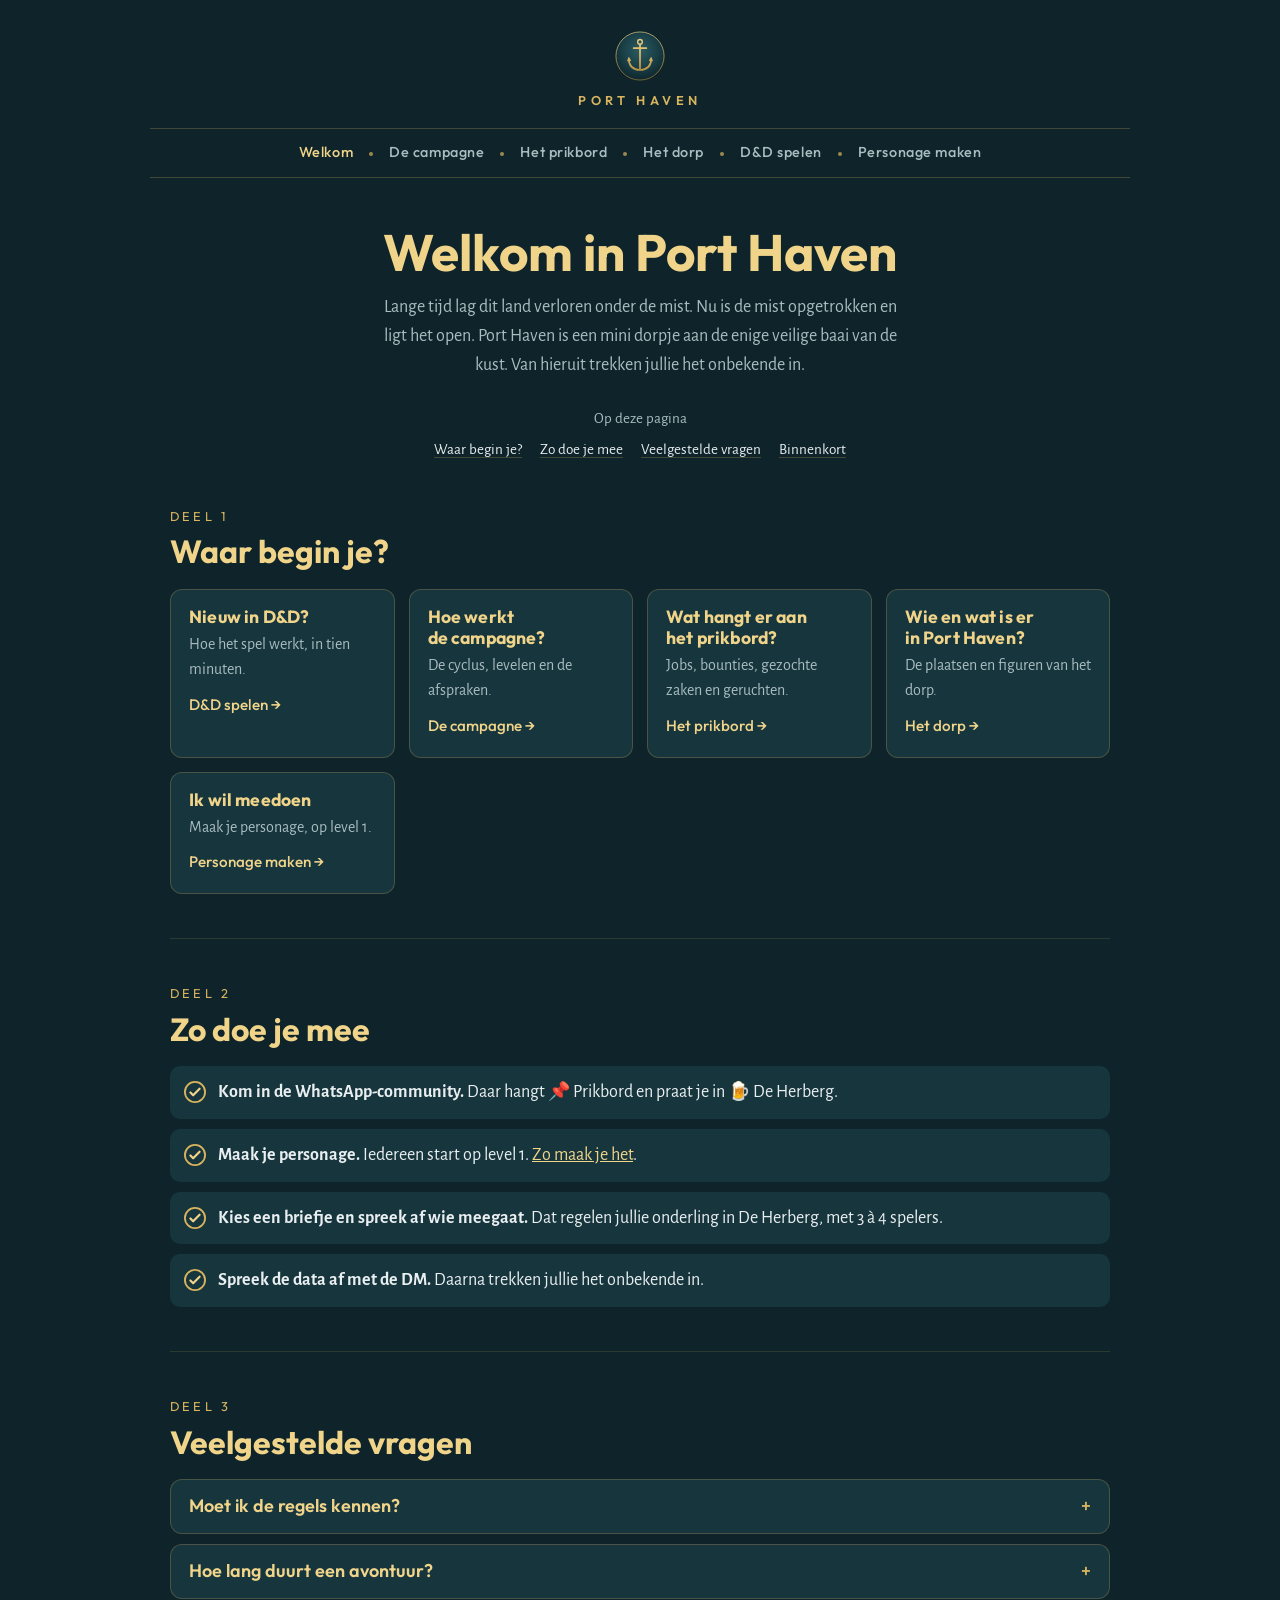
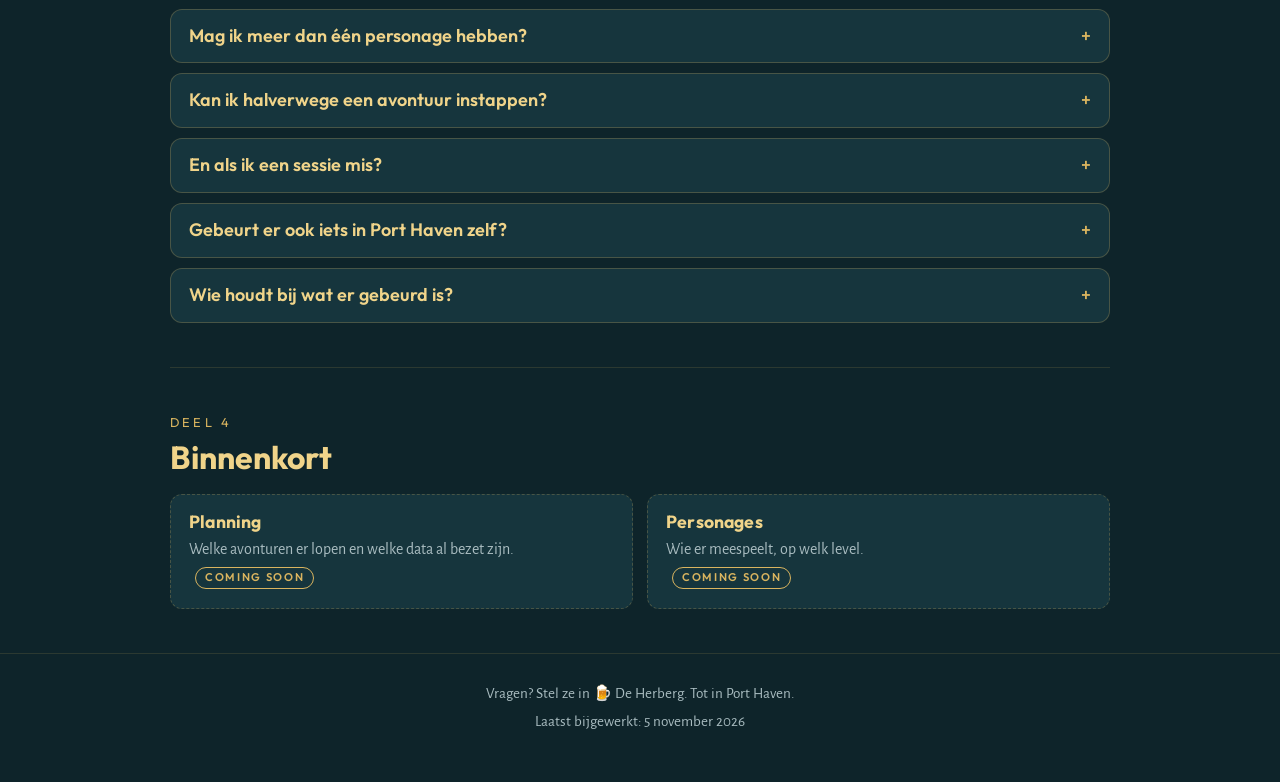
==== commit c5ba6830: "feat: pagina Het dorp met plaatsen en figuren - Nieuwe pagina dorp.html: Port Haven, De Volle Pul en" ====
--- a/index.html
+++ b/index.html
@@ -23,7 +23,7 @@
   <a class="home" href="index.html"><img src="emblem.svg" alt=""><span class="wordmark">Port Haven</span></a>
   <nav aria-label="Hoofdmenu">
     <button class="menu-toggle" type="button" aria-expanded="false">Menu</button>
-    <ul><li><a class="page" href="index.html" aria-current="page">Welkom</a></li><li><a class="page" href="campagne.html">De campagne</a></li><li><a class="page" href="prikbord.html">Het prikbord</a></li><li><a class="page" href="beginners.html">D&amp;D spelen</a></li><li><a class="page" href="personage.html">Personage maken</a></li></ul>
+    <ul><li><a class="page" href="index.html" aria-current="page">Welkom</a></li><li><a class="page" href="campagne.html">De campagne</a></li><li><a class="page" href="prikbord.html">Het prikbord</a></li><li><a class="page" href="dorp.html">Het dorp</a></li><li><a class="page" href="beginners.html">D&amp;D spelen</a></li><li><a class="page" href="personage.html">Personage maken</a></li></ul>
   </nav>
 </header>
 
@@ -36,8 +36,9 @@
   <h2>Waar begin je?</h2>
   <div class="grid">
     <a class="card" href="beginners.html"><h3>Nieuw in D&amp;D?</h3><p>Hoe het spel werkt, in tien minuten.</p><span class="more">D&amp;D spelen →</span></a>
-    <a class="card" href="campagne.html"><h3>Hoe werkt de campagne?</h3><p>De cyclus, het dorp, levelen en de afspraken.</p><span class="more">De campagne →</span></a>
+    <a class="card" href="campagne.html"><h3>Hoe werkt de campagne?</h3><p>De cyclus, levelen en de afspraken.</p><span class="more">De campagne →</span></a>
     <a class="card" href="prikbord.html"><h3>Wat hangt er aan het prikbord?</h3><p>Jobs, bounties, gezochte zaken en geruchten.</p><span class="more">Het prikbord →</span></a>
+    <a class="card" href="dorp.html"><h3>Wie en wat is er in Port Haven?</h3><p>De plaatsen en figuren van het dorp.</p><span class="more">Het dorp →</span></a>
     <a class="card" href="personage.html"><h3>Ik wil meedoen</h3><p>Maak je personage, op level 1.</p><span class="more">Personage maken →</span></a>
   </div>
 </section>
--- a/style.css
+++ b/style.css
@@ -113,7 +113,7 @@
 .grid { display: grid; gap: var(--space-14); grid-template-columns: repeat(auto-fit, minmax(220px, 1fr)); margin-top: var(--space-18); }
 .card { background: var(--sea-2); border: 1px solid var(--line); border-radius: var(--radius-lg); padding: var(--space-16) var(--space-18); position: relative; }
 .card p { margin: 0; color: var(--ink-dim); font-size: 1rem; }
-.card.has-badge { padding-top: var(--space-44); }
+.card.has-badge, .turn .card { padding-top: var(--space-44); }
 .badge { position: absolute; top: var(--space-12); left: var(--space-18); font-family: var(--display); font-size: 0.75rem; letter-spacing: 0.15em; text-transform: uppercase; color: var(--sea); background: var(--gold); border-radius: var(--radius-pill); padding: 2px var(--space-10); }
 .badge.opt { background: transparent; color: var(--gold); border: 1px solid var(--gold); }
 
@@ -272,6 +272,26 @@
   .signboard nav, .onpage, .roller, .calc, footer { display: none; }
   .card, .cycle li, .note, details { break-inside: avoid; box-shadow: none; }
   .note { transform: none; border: 1px solid #ccc; }
-  .faq details { display: block; }
   a { color: inherit; text-decoration: none; }
 }
+
+/* het dorp: plaatsen en figuren */
+.places { display: grid; gap: var(--space-28); margin-top: var(--space-18); }
+.place { display: grid; grid-template-columns: minmax(0, 3fr) minmax(0, 2fr); gap: var(--space-22); align-items: center; }
+.place:nth-child(even) { grid-template-columns: minmax(0, 2fr) minmax(0, 3fr); }
+.place:nth-child(even) img { order: 2; }
+.place img, .figure img { width: 100%; height: auto; display: block; border-radius: var(--radius-note); }
+.place h3, .figure h3 { font-size: 1.35rem; }
+.place p, .figure p { color: var(--ink-dim); }
+.place .here { font-size: 0.95rem; margin: 0; }
+.figures { display: grid; gap: var(--space-22); margin-top: var(--space-18); }
+.figure { display: grid; grid-template-columns: 240px minmax(0, 1fr); gap: var(--space-22); align-items: center; background: var(--sea-2); border: 1px solid var(--line); border-radius: var(--radius-lg); padding: var(--space-18); }
+.figure .role { font-family: var(--display); font-weight: 500; color: var(--gold); margin: 0 0 var(--space-10); }
+.figure blockquote { margin: 0; font-style: italic; color: var(--gold-soft); font-size: 1.15rem; }
+@media (max-width: 760px) {
+  .place, .place:nth-child(even) { grid-template-columns: 1fr; }
+  .place:nth-child(even) img { order: 0; }
+  .figure { grid-template-columns: 1fr; }
+  .figure img { max-width: 260px; margin: 0 auto; }
+}
+@media print { .place img, .figure img { max-width: 50%; } .figure { border: 1px solid #ccc; } }
